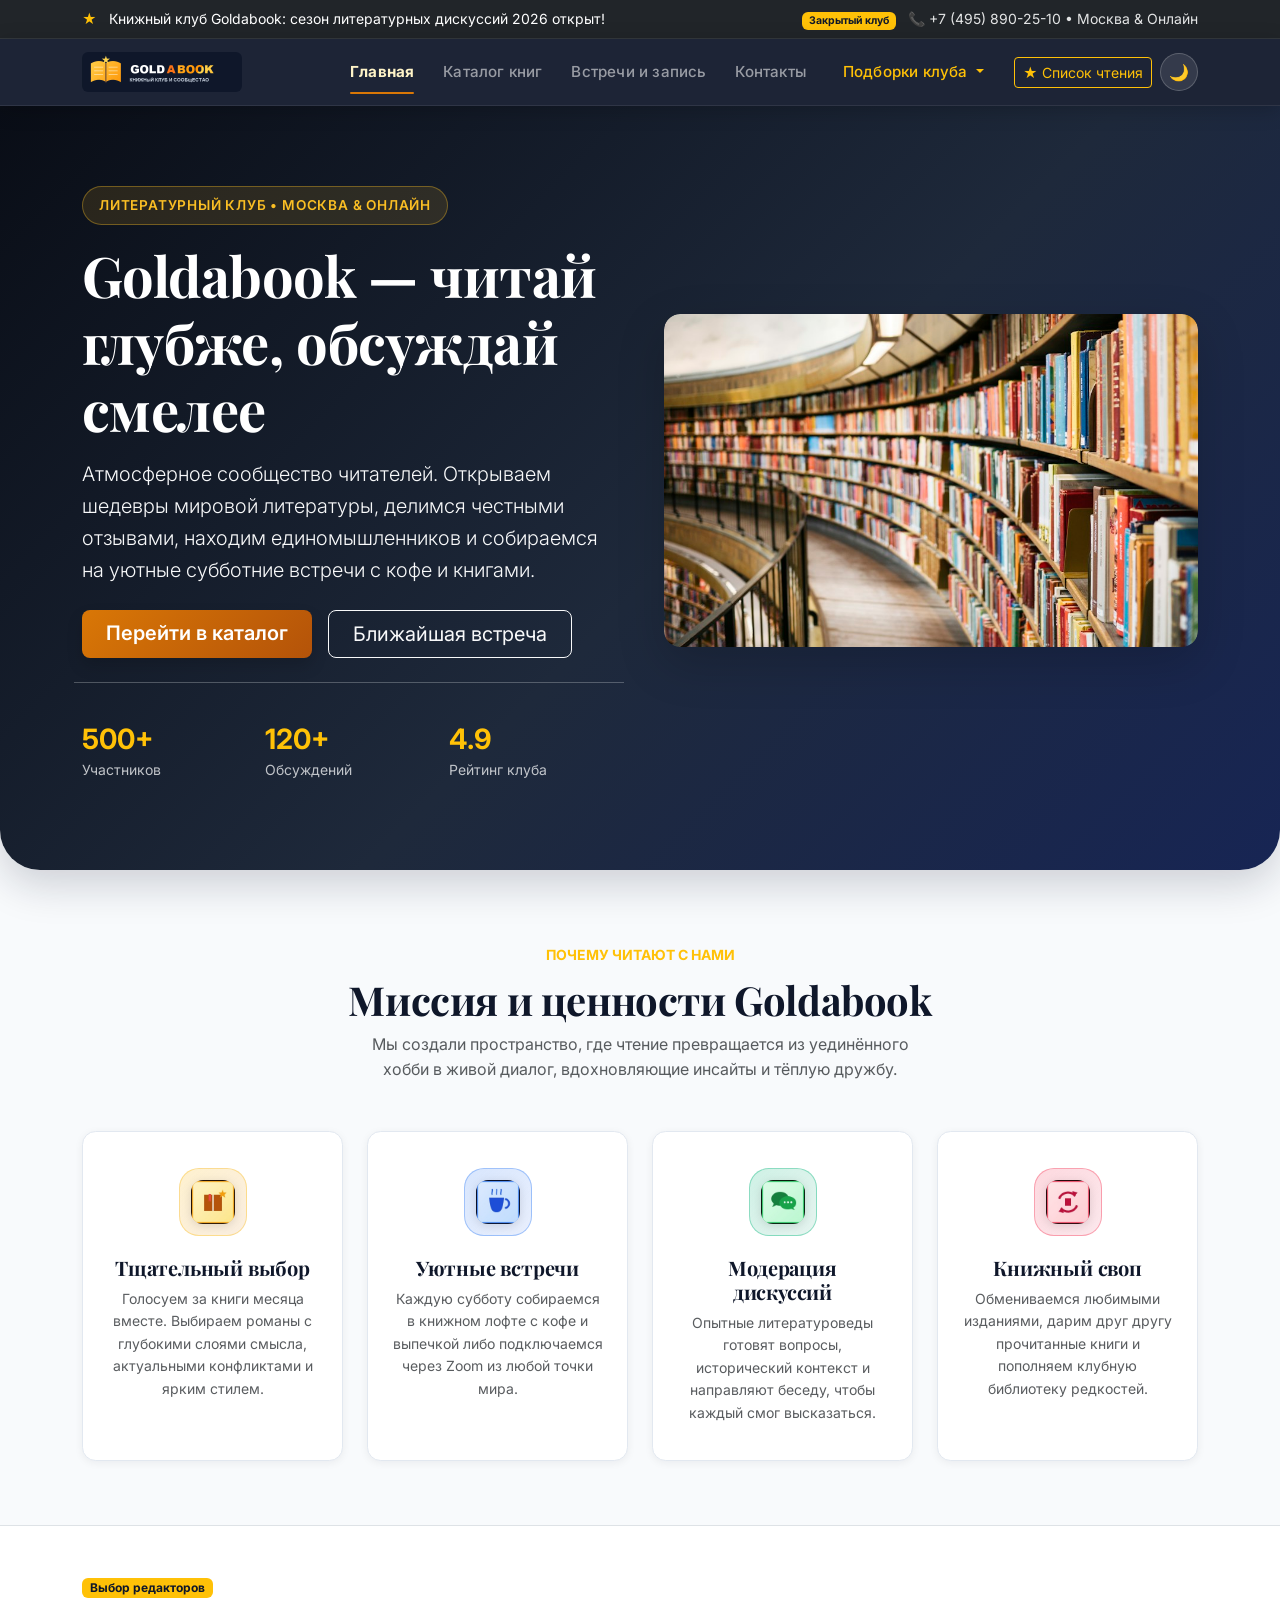
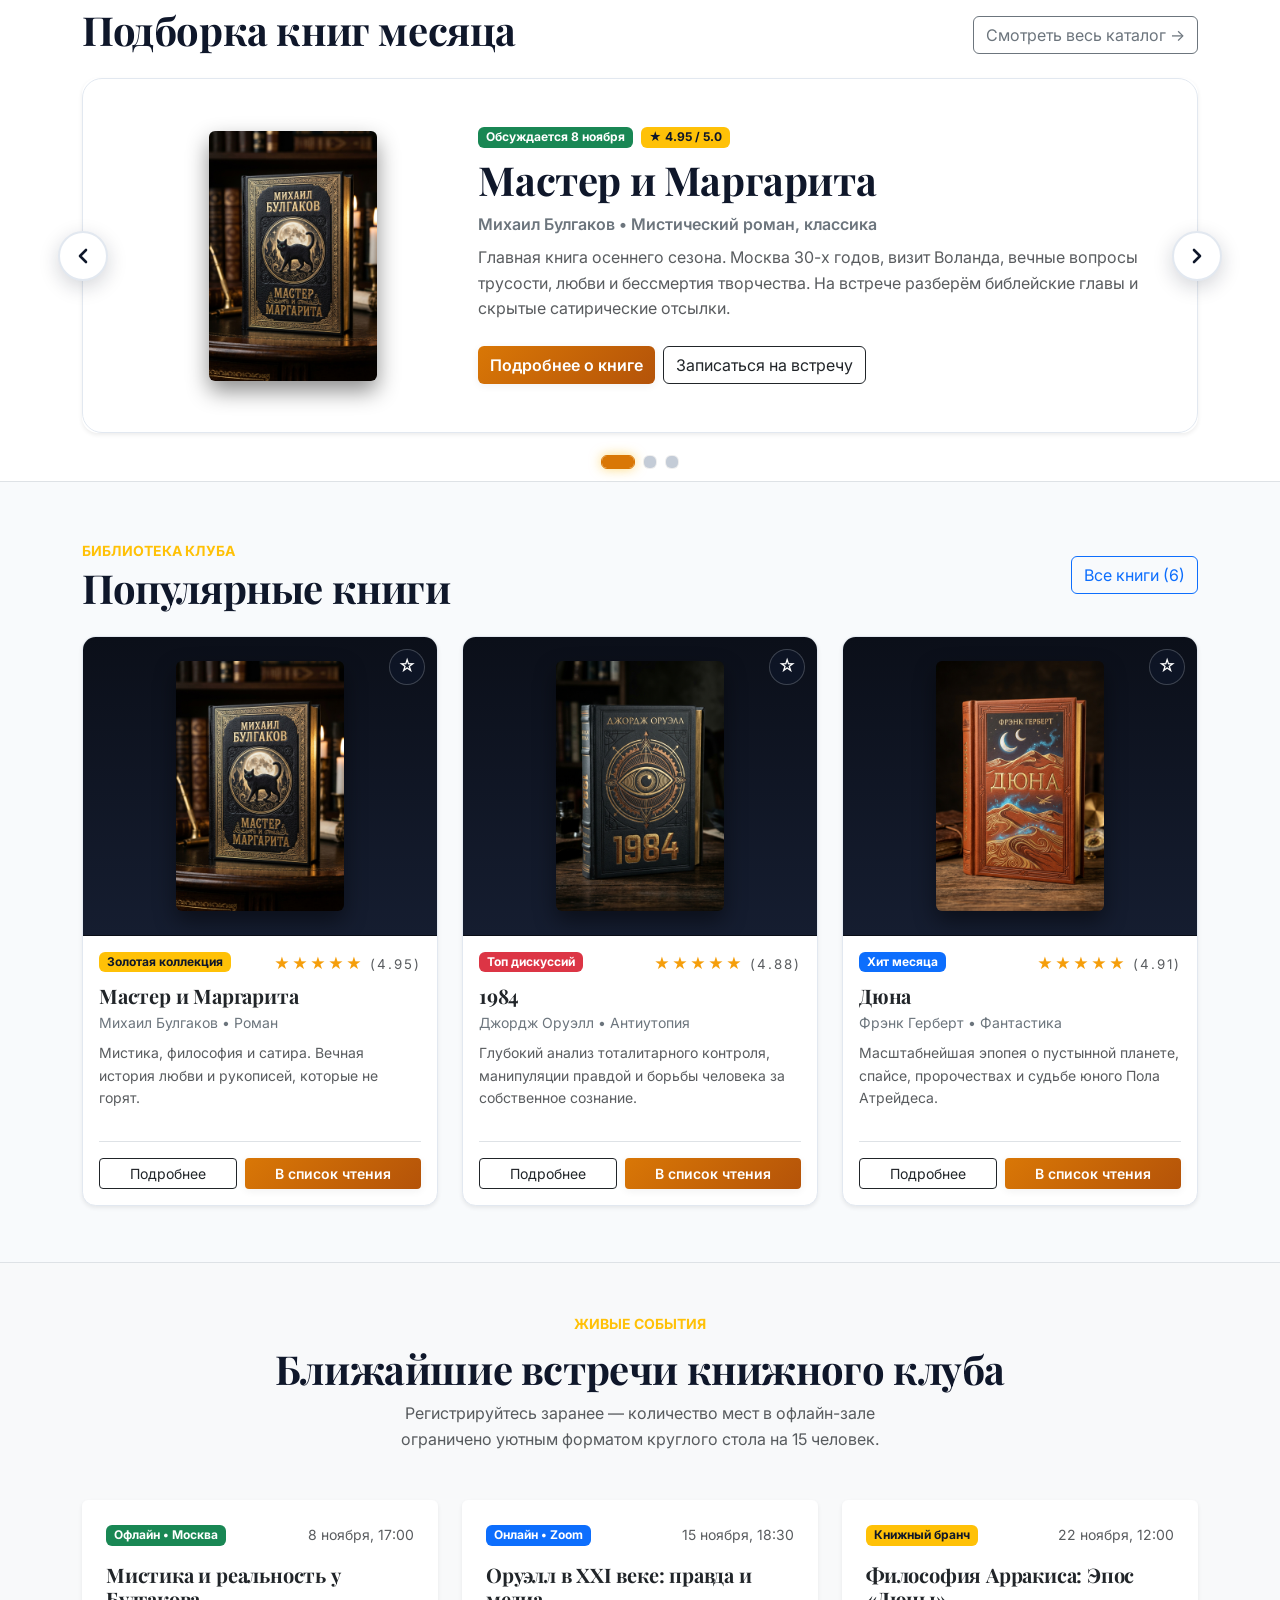
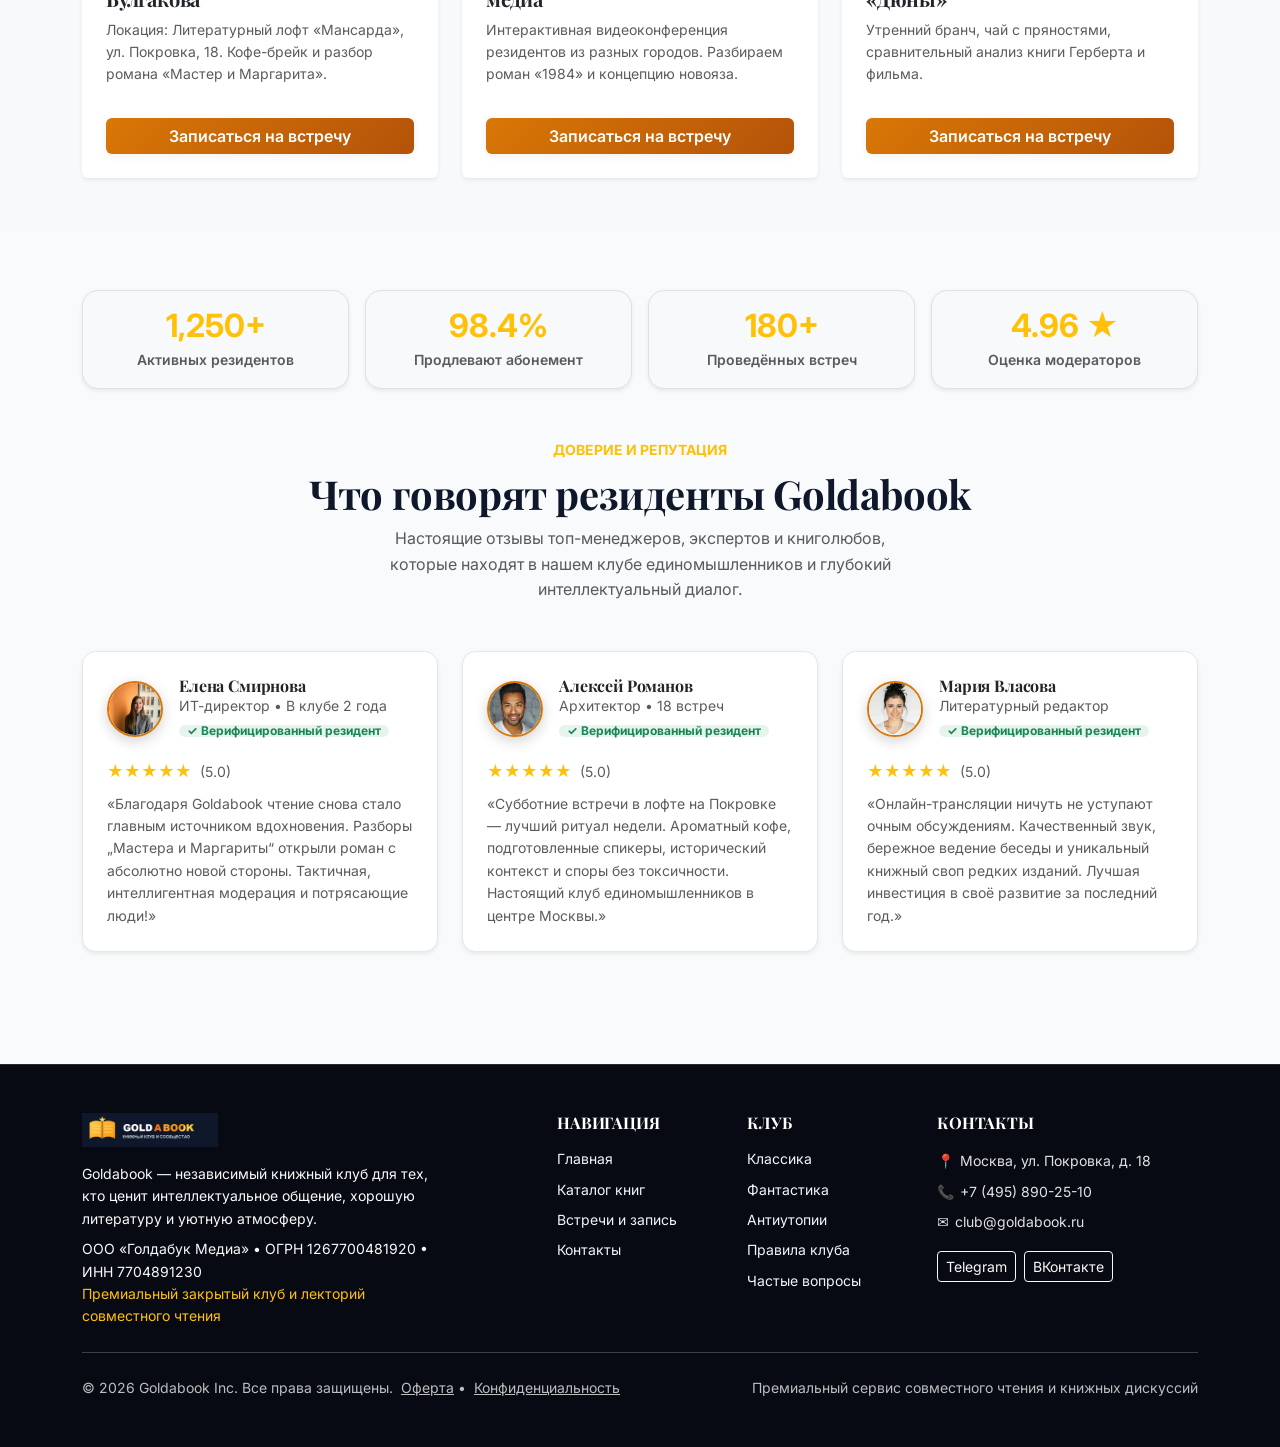
==== index.html @ 5cd73434 "feat(nav): make footer contact info and topbar phone clickable to navigate to contacts page" ====
﻿<!DOCTYPE html>
<html lang="ru">
<head>
  <meta charset="UTF-8">
  <meta name="viewport" content="width=device-width, initial-scale=1.0">
  <meta name="color-scheme" content="light dark">
  <!-- Предотвращение белой вспышки (Anti-FOUC): мгновенная установка темы ДО рендеринга стилей -->
  <script>
    (function() {
      try {
        var t = localStorage.getItem('goldabook-theme') || 
          (window.matchMedia('(prefers-color-scheme: dark)').matches ? 'dark' : 'light');
        document.documentElement.setAttribute('data-bs-theme', t);
      } catch(e) {}
    })();
  </script>
  <meta name="description" content="Goldabook — адаптивный сайт книжного клуба с подборками, рецензиями читателей и записью на регулярные встречи.">
  <meta name="author" content="Goldabook Inc.">
  <title>Goldabook — Главная | Книжный клуб и читательское сообщество</title>

  <!-- Локальное подключение Bootstrap (выполнение повышенного требования без CDN) -->
  <link rel="stylesheet" href="vendor/bootstrap/css/bootstrap.min.css">
  
  <!-- Собственные стили (подключаются строго после Bootstrap) -->
  <link rel="stylesheet" href="css/custom.css">
</head>
<body>
  <!-- Доступность: ссылка для быстрого перехода к контенту -->
  <a href="#main-content" class="skip-link">Перейти к основному содержимому</a>

  <!-- Верхняя информационная полоса (Хедер) -->
  <header class="bg-dark text-white py-2 border-bottom border-secondary border-opacity-25 small">
    <div class="container">
      <div class="row align-items-center g-2">
        <div class="col-12 col-md-7 text-center text-md-start">
          <span class="text-warning me-2">★</span>
          <span>Книжный клуб Goldabook: сезон литературных дискуссий 2026 открыт!</span>
        </div>
        <div class="col-12 col-md-5 text-center text-md-end">
          <span class="badge bg-warning text-dark me-2">Закрытый клуб</span>
          <a href="contacts.html" class="topbar-contact-link" title="Перейти на страницу контактов">📞 +7 (495) 890-25-10 • Москва &amp; Онлайн</a>
        </div>
      </div>
    </div>
  </header>

  <!-- Навигационная панель (Navbar) -->
  <nav class="navbar navbar-expand-lg navbar-dark bg-dark sticky-top" aria-label="Основная навигация">
    <div class="container">
      <a class="navbar-brand d-flex align-items-center gap-2" href="index.html">
        <img src="images/logo.jpg" alt="Логотип книжного клуба Goldabook" height="38">
      </a>
      
      <button 
        class="navbar-toggler" 
        type="button" 
        data-bs-toggle="collapse" 
        data-bs-target="#mainNavbar" 
        aria-controls="mainNavbar" 
        aria-expanded="false" 
        aria-label="Переключить навигацию"
      >
        <span class="navbar-toggler-icon"></span>
      </button>

      <div class="collapse navbar-collapse" id="mainNavbar">
        <ul class="navbar-nav ms-auto mb-2 mb-lg-0 align-items-lg-center">
          <li class="nav-item">
            <a class="nav-link active" aria-current="page" href="index.html">Главная</a>
          </li>
          <li class="nav-item">
            <a class="nav-link" href="catalog.html">Каталог книг</a>
          </li>
          
          <li class="nav-item">
            <a class="nav-link" href="order.html">Встречи и запись</a>
          </li>
          <li class="nav-item">
            <a class="nav-link" href="contacts.html">Контакты</a>
          </li>
          <li class="nav-item dropdown ms-lg-2">
            <a 
              class="nav-link dropdown-toggle btn btn-sm btn-outline-warning text-warning px-3 py-1 mt-2 mt-lg-0" 
              href="#" 
              id="navbarDropdown" 
              role="button" 
              data-bs-toggle="dropdown" 
              aria-expanded="false"
            >
              Подборки клуба
            </a>
            <ul class="dropdown-menu dropdown-menu-end shadow" aria-labelledby="navbarDropdown">
              <li><a class="dropdown-item" href="catalog.html?genre=classic">Золотая классика</a></li>
              <li><a class="dropdown-item" href="catalog.html?genre=scifi">Научная фантастика</a></li>
              <li><a class="dropdown-item" href="catalog.html?genre=dystopia">Антиутопии</a></li>
              <li><hr class="dropdown-divider"></li>
              <li><a class="dropdown-item" href="order.html">Расписание встреч</a></li>
              <li><a class="dropdown-item" href="#" data-bs-toggle="modal" data-bs-target="#quickOrderModal">Быстрая запись в клуб</a></li>
            </ul>
          </li>
          <li class="nav-item ms-lg-3 mt-2 mt-lg-0 d-flex align-items-center gap-2">
            <button class="btn btn-sm btn-outline-warning bookmarks-btn text-warning position-relative px-2 py-1" type="button" aria-label="Список чтения" title="Ваш список чтения">
              ★ <span class="d-none d-xl-inline">Список чтения</span>
              <span class="bookmarks-badge" style="display: none;">0</span>
            </button>
            <button class="theme-toggle-btn" type="button" aria-label="Переключить тему оформления" title="Светлая/Тёмная тема">
              🌙
            </button>
          </li>
        </ul>
      </div>
    </div>
  </nav>

  <!-- Основной контент страницы -->
  <main id="main-content">
    
    <!-- Hero-блок на 12-колоночной Bootstrap-сетке -->
    <section class="hero-section text-white">
      <div class="container">
        <div class="row align-items-center g-5">
          <div class="col-12 col-lg-6 text-center text-lg-start">
            <div class="mb-3">
              <span class="hero-badge">Литературный клуб • Москва &amp; Онлайн</span>
            </div>
            <h1 class="display-4 fw-bold mb-3">
              Goldabook — читай глубже, обсуждай смелее
            </h1>
            <p class="lead text-light opacity-90 mb-4">
              Атмосферное сообщество читателей. Открываем шедевры мировой литературы, 
              делимся честными отзывами, находим единомышленников и собираемся на уютные субботние встречи с кофе и книгами.
            </p>
            <div class="d-flex flex-column flex-sm-row gap-3 justify-content-center justify-content-lg-start hero-buttons">
              <a href="catalog.html" class="btn btn-gold btn-lg px-4 shadow">
                Перейти в каталог
              </a>
              <a href="order.html" class="btn btn-outline-light btn-lg px-4">
                Ближайшая встреча
              </a>
            </div>
            <!-- Быстрые метрики -->
            <div class="row pt-4 mt-4 border-top border-light border-opacity-25 text-center text-sm-start g-3">
              <div class="col-4">
                <div class="h3 fw-bold text-warning mb-0">500+</div>
                <small class="text-light opacity-75">Участников</small>
              </div>
              <div class="col-4">
                <div class="h3 fw-bold text-warning mb-0">120+</div>
                <small class="text-light opacity-75">Обсуждений</small>
              </div>
              <div class="col-4">
                <div class="h3 fw-bold text-warning mb-0">4.9</div>
                <small class="text-light opacity-75">Рейтинг клуба</small>
              </div>
            </div>
          </div>
          <div class="col-12 col-lg-6 text-center">
            <div class="position-relative d-inline-block shadow-lg rounded-4 overflow-hidden">
              <img 
                src="images/club-atmosphere.jpg" style="object-fit: cover; aspect-ratio: 16/10;" 
                alt="Атмосфера встреч книжного клуба Goldabook" 
                class="img-fluid rounded-4"
                width="560" 
                height="390"
              >
            </div>
          </div>
        </div>
      </div>
    </section>

    <!-- Миссия и преимущества клуба (блок колонок) -->
    <section class="container my-5 py-3" aria-labelledby="mission-heading">
      <div class="text-center mb-5">
        <span class="text-uppercase fw-bold text-warning small tracking-wide">Почему читают с нами</span>
        <h2 id="mission-heading" class="h1 fw-bold mt-2">Миссия и ценности Goldabook</h2>
        <p class="text-muted col-lg-6 mx-auto">
          Мы создали пространство, где чтение превращается из уединённого хобби в живой диалог, вдохновляющие инсайты и тёплую дружбу.
        </p>
      </div>

            <div class="row g-4">
        <div class="col-12 col-md-6 col-lg-3">
          <div class="feature-box text-center">
            <div class="feature-icon-circle icon-circle-gold mx-auto">
              <img src="images/icon-selection.jpg" alt="Иконка: Тщательный выбор" width="38" height="38" class="feature-icon-img" loading="lazy">
            </div>
            <h3 class="h5 fw-bold">Тщательный выбор</h3>
            <p class="text-muted small mb-0">
              Голосуем за книги месяца вместе. Выбираем романы с глубокими слоями смысла, актуальными конфликтами и ярким стилем.
            </p>
          </div>
        </div>

        <div class="col-12 col-md-6 col-lg-3">
          <div class="feature-box text-center">
            <div class="feature-icon-circle icon-circle-blue mx-auto">
              <img src="images/icon-coffee.jpg" alt="Иконка: Уютные встречи" width="38" height="38" class="feature-icon-img" loading="lazy">
            </div>
            <h3 class="h5 fw-bold">Уютные встречи</h3>
            <p class="text-muted small mb-0">
              Каждую субботу собираемся в книжном лофте с кофе и выпечкой либо подключаемся через Zoom из любой точки мира.
            </p>
          </div>
        </div>

        <div class="col-12 col-md-6 col-lg-3">
          <div class="feature-box text-center">
            <div class="feature-icon-circle icon-circle-green mx-auto">
              <img src="images/icon-discussion.jpg" alt="Иконка: Модерация дискуссий" width="38" height="38" class="feature-icon-img" loading="lazy">
            </div>
            <h3 class="h5 fw-bold">Модерация дискуссий</h3>
            <p class="text-muted small mb-0">
              Опытные литературоведы готовят вопросы, исторический контекст и направляют беседу, чтобы каждый смог высказаться.
            </p>
          </div>
        </div>

        <div class="col-12 col-md-6 col-lg-3">
          <div class="feature-box text-center">
            <div class="feature-icon-circle icon-circle-rose mx-auto">
              <img src="images/icon-swap.jpg" alt="Иконка: Книжный своп" width="38" height="38" class="feature-icon-img" loading="lazy">
            </div>
            <h3 class="h5 fw-bold">Книжный своп</h3>
            <p class="text-muted small mb-0">
              Обмениваемся любимыми изданиями, дарим друг другу прочитанные книги и пополняем клубную библиотеку редкостей.
            </p>
          </div>
        </div>
      </div>

    </section>

    <!-- Подборка месяца (Интерактивная Bootstrap Карусель) -->
    <section class="bg-white py-5 border-top border-bottom" aria-labelledby="carousel-heading">
      <div class="container">
        <div class="d-flex flex-column flex-md-row justify-content-between align-items-md-end mb-4">
          <div>
            <span class="badge bg-warning text-dark mb-2">Выбор редакторов</span>
            <h2 id="carousel-heading" class="h1 fw-bold mb-0">Подборка книг месяца</h2>
          </div>
          <a href="catalog.html" class="btn btn-outline-secondary mt-3 mt-md-0">
            Смотреть весь каталог &rarr;
          </a>
        </div>

        <!-- Bootstrap Carousel -->
        <div id="monthlyBooksCarousel" class="carousel slide" data-bs-ride="carousel">
          <div class="carousel-indicators">
            <button type="button" data-bs-target="#monthlyBooksCarousel" data-bs-slide-to="0" class="active" aria-current="true" aria-label="Слайд 1: Мастер и Маргарита"></button>
            <button type="button" data-bs-target="#monthlyBooksCarousel" data-bs-slide-to="1" aria-label="Слайд 2: 1984"></button>
            <button type="button" data-bs-target="#monthlyBooksCarousel" data-bs-slide-to="2" aria-label="Слайд 3: Дюна"></button>
          </div>

          <div class="carousel-inner shadow-sm rounded-4">
            <!-- Слайд 1 -->
            <div class="carousel-item active carousel-book-item">
              <div class="row align-items-center g-4 p-lg-4">
                <div class="col-12 col-md-4 text-center">
                  <img src="images/book-master.jpg" alt="Обложка книги Мастер и Маргарита" class="book-cover-img img-fluid">
                </div>
                <div class="col-12 col-md-8">
                  <div class="d-flex gap-2 mb-2">
                    <span class="badge bg-success">Обсуждается 8 ноября</span>
                    <span class="badge bg-warning text-dark">★ 4.95 / 5.0</span>
                  </div>
                  <h3 class="display-6 fw-bold">Мастер и Маргарита</h3>
                  <p class="text-secondary fw-semibold mb-2">Михаил Булгаков • Мистический роман, классика</p>
                  <p class="text-muted">
                    Главная книга осеннего сезона. Москва 30-х годов, визит Воланда, вечные вопросы трусости, 
                    любви и бессмертия творчества. На встрече разберём библейские главы и скрытые сатирические отсылки.
                  </p>
                  <div class="d-flex flex-wrap gap-2 mt-4">
                    <button type="button" class="btn btn-gold btn-open-book-modal" data-bs-toggle="modal" data-bs-target="#bookDetailsModal" data-book-id="master">Подробнее о книге</button>
                    <a href="order.html" class="btn btn-outline-dark">Записаться на встречу</a>
                  </div>
                </div>
              </div>
            </div>

            <!-- Слайд 2 -->
            <div class="carousel-item carousel-book-item">
              <div class="row align-items-center g-4 p-lg-4">
                <div class="col-12 col-md-4 text-center">
                  <img src="images/book-1984.jpg" alt="Обложка книги 1984" class="book-cover-img img-fluid">
                </div>
                <div class="col-12 col-md-8">
                  <div class="d-flex gap-2 mb-2">
                    <span class="badge bg-danger">Обсуждается 15 ноября</span>
                    <span class="badge bg-warning text-dark">★ 4.88 / 5.0</span>
                  </div>
                  <h3 class="display-6 fw-bold">1984</h3>
                  <p class="text-secondary fw-semibold mb-2">Джордж Оруэлл • Антиутопия, социально-политический роман</p>
                  <p class="text-muted">
                    Культовое предупреждение человечеству о контроле мыслей, двоемыслии и цензуре. 
                    На встрече обсудим, как оруэлловские метафоры отзываются в цифровую эпоху XXI века.
                  </p>
                  <div class="d-flex flex-wrap gap-2 mt-4">
                    <button type="button" class="btn btn-gold btn-open-book-modal" data-bs-toggle="modal" data-bs-target="#bookDetailsModal" data-book-id="master">Подробнее о книге</button>
                    <a href="order.html" class="btn btn-outline-dark">Записаться на встречу</a>
                  </div>
                </div>
              </div>
            </div>

            <!-- Слайд 3 -->
            <div class="carousel-item carousel-book-item">
              <div class="row align-items-center g-4 p-lg-4">
                <div class="col-12 col-md-4 text-center">
                  <img src="images/book-dune.jpg" alt="Обложка книги Дюна" class="book-cover-img img-fluid">
                </div>
                <div class="col-12 col-md-8">
                  <div class="d-flex gap-2 mb-2">
                    <span class="badge bg-primary">Обсуждается 22 ноября</span>
                    <span class="badge bg-warning text-dark">★ 4.91 / 5.0</span>
                  </div>
                  <h3 class="display-6 fw-bold">Дюна</h3>
                  <p class="text-secondary fw-semibold mb-2">Фрэнк Герберт • Научная фантастика, эпос</p>
                  <p class="text-muted">
                    Великая космоопера об экологии Арракиса, политических интригах Великих Домов и природе лидерства. 
                    Сравним первоисточник с экранизациями Дени Вильнёва.
                  </p>
                  <div class="d-flex flex-wrap gap-2 mt-4">
                    <button type="button" class="btn btn-gold btn-open-book-modal" data-bs-toggle="modal" data-bs-target="#bookDetailsModal" data-book-id="master">Подробнее о книге</button>
                    <a href="order.html" class="btn btn-outline-dark">Записаться на встречу</a>
                  </div>
                </div>
              </div>
            </div>
          </div>

          <!-- Кнопки управления каруселью -->
          <button class="carousel-control-prev" type="button" data-bs-target="#monthlyBooksCarousel" data-bs-slide="prev" aria-label="Предыдущая книга">
            <svg xmlns="http://www.w3.org/2000/svg" width="24" height="24" viewBox="0 0 24 24" fill="none" stroke="currentColor" stroke-width="2.5" stroke-linecap="round" stroke-linejoin="round" aria-hidden="true">
              <polyline points="15 18 9 12 15 6"></polyline>
            </svg>
            <span class="visually-hidden">Предыдущий</span>
          </button>
          <button class="carousel-control-next" type="button" data-bs-target="#monthlyBooksCarousel" data-bs-slide="next" aria-label="Следующая книга">
            <svg xmlns="http://www.w3.org/2000/svg" width="24" height="24" viewBox="0 0 24 24" fill="none" stroke="currentColor" stroke-width="2.5" stroke-linecap="round" stroke-linejoin="round" aria-hidden="true">
              <polyline points="9 18 15 12 9 6"></polyline>
            </svg>
            <span class="visually-hidden">Следующий</span>
          </button>
        </div>
      </div>
    </section>

    <!-- Сетка популярных книг (компоненты Bootstrap Card) -->
    <section class="container my-5 py-2" aria-labelledby="popular-heading">
      <div class="d-flex justify-content-between align-items-center mb-4">
        <div>
          <span class="text-uppercase fw-bold text-warning small tracking-wide">Библиотека клуба</span>
          <h2 id="popular-heading" class="h1 fw-bold mb-0">Популярные книги</h2>
        </div>
        <a href="catalog.html" class="btn btn-outline-primary">
          Все книги (6)
        </a>
      </div>

      <div class="row g-4">
        <!-- Карточка 1 -->
        <div class="col-12 col-md-6 col-lg-4">
          <article class="card h-100 shadow-sm book-card"><div class="book-cover-wrap"><button class="btn-bookmark" data-book-id="master" data-book-title="Мастер и Маргарита" type="button" aria-label="Добавить в список чтения" title="В список чтения">☆</button><img src="images/book-master.jpg" class="book-cover-img" alt="Обложка: Мастер и Маргарита">
            </div>
            <div class="card-body d-flex flex-column">
              <div class="d-flex justify-content-between align-items-start mb-2">
                <span class="badge bg-warning text-dark">Золотая коллекция</span>
                <span class="rating-stars">★★★★★ <small class="text-muted">(4.95)</small></span>
              </div>
              <h3 class="card-title h5 fw-bold mb-1">Мастер и Маргарита</h3>
              <p class="text-secondary small mb-2">Михаил Булгаков • Роман</p>
              <p class="card-text text-muted small flex-grow-1">
                Мистика, философия и сатира. Вечная история любви и рукописей, которые не горят.
              </p>
              <div class="d-flex gap-2 mt-3 pt-3 border-top">
                <button type="button" class="btn btn-outline-dark btn-sm flex-fill btn-open-book-modal" data-bs-toggle="modal" data-bs-target="#bookDetailsModal">Подробнее</button>
                <button 
                  type="button" 
                  class="btn btn-gold btn-sm flex-fill" 
                  data-bs-toggle="modal" 
                  data-bs-target="#quickOrderModal"
                  data-book="Мастер и Маргарита"
                >
                  В список чтения
                </button>
              </div>
            </div>
          </article>
        </div>

        <!-- Карточка 2 -->
        <div class="col-12 col-md-6 col-lg-4">
          <article class="card h-100 shadow-sm book-card"><div class="book-cover-wrap"><button class="btn-bookmark" data-book-id="1984" data-book-title="1984" type="button" aria-label="Добавить в список чтения" title="В список чтения">☆</button><img src="images/book-1984.jpg" class="book-cover-img" alt="Обложка: 1984">
            </div>
            <div class="card-body d-flex flex-column">
              <div class="d-flex justify-content-between align-items-start mb-2">
                <span class="badge bg-danger">Топ дискуссий</span>
                <span class="rating-stars">★★★★★ <small class="text-muted">(4.88)</small></span>
              </div>
              <h3 class="card-title h5 fw-bold mb-1">1984</h3>
              <p class="text-secondary small mb-2">Джордж Оруэлл • Антиутопия</p>
              <p class="card-text text-muted small flex-grow-1">
                Глубокий анализ тоталитарного контроля, манипуляции правдой и борьбы человека за собственное сознание.
              </p>
              <div class="d-flex gap-2 mt-3 pt-3 border-top">
                <button type="button" class="btn btn-outline-dark btn-sm flex-fill btn-open-book-modal" data-bs-toggle="modal" data-bs-target="#bookDetailsModal">Подробнее</button>
                <button 
                  type="button" 
                  class="btn btn-gold btn-sm flex-fill" 
                  data-bs-toggle="modal" 
                  data-bs-target="#quickOrderModal"
                  data-book="1984"
                >
                  В список чтения
                </button>
              </div>
            </div>
          </article>
        </div>

        <!-- Карточка 3 -->
        <div class="col-12 col-md-6 col-lg-4">
          <article class="card h-100 shadow-sm book-card"><div class="book-cover-wrap"><button class="btn-bookmark" data-book-id="dune" data-book-title="Дюна" type="button" aria-label="Добавить в список чтения" title="В список чтения">☆</button><img src="images/book-dune.jpg" class="book-cover-img" alt="Обложка: Дюна">
            </div>
            <div class="card-body d-flex flex-column">
              <div class="d-flex justify-content-between align-items-start mb-2">
                <span class="badge bg-primary">Хит месяца</span>
                <span class="rating-stars">★★★★★ <small class="text-muted">(4.91)</small></span>
              </div>
              <h3 class="card-title h5 fw-bold mb-1">Дюна</h3>
              <p class="text-secondary small mb-2">Фрэнк Герберт • Фантастика</p>
              <p class="card-text text-muted small flex-grow-1">
                Масштабнейшая эпопея о пустынной планете, спайсе, пророчествах и судьбе юного Пола Атрейдеса.
              </p>
              <div class="d-flex gap-2 mt-3 pt-3 border-top">
                <button type="button" class="btn btn-outline-dark btn-sm flex-fill btn-open-book-modal" data-bs-toggle="modal" data-bs-target="#bookDetailsModal">Подробнее</button>
                <button 
                  type="button" 
                  class="btn btn-gold btn-sm flex-fill" 
                  data-bs-toggle="modal" 
                  data-bs-target="#quickOrderModal"
                  data-book="Дюна"
                >
                  В список чтения
                </button>
              </div>
            </div>
          </article>
        </div>
      </div>
    </section>

    <!-- Ближайшие встречи клуба -->
    <section class="bg-light py-5 border-top" aria-labelledby="meetings-heading">
      <div class="container">
        <div class="text-center mb-5">
          <span class="text-uppercase fw-bold text-warning small tracking-wide">Живые события</span>
          <h2 id="meetings-heading" class="h1 fw-bold mt-2">Ближайшие встречи книжного клуба</h2>
          <p class="text-muted col-lg-6 mx-auto">
            Регистрируйтесь заранее — количество мест в офлайн-зале ограничено уютным форматом круглого стола на 15 человек.
          </p>
        </div>

        <div class="row g-4">
          <div class="col-12 col-lg-4">
            <div class="card h-100 border-0 shadow-sm p-4">
              <div class="d-flex justify-content-between align-items-center mb-3">
                <span class="badge bg-success">Офлайн • Москва</span>
                <span class="text-muted small">8 ноября, 17:00</span>
              </div>
              <h3 class="h5 fw-bold">Мистика и реальность у Булгакова</h3>
              <p class="text-muted small">
                Локация: Литературный лофт «Мансарда», ул. Покровка, 18. Кофе-брейк и разбор романа «Мастер и Маргарита».
              </p>
              <div class="mt-auto pt-3">
                <a href="order.html" class="btn btn-gold w-100">Записаться на встречу</a>
              </div>
            </div>
          </div>

          <div class="col-12 col-lg-4">
            <div class="card h-100 border-0 shadow-sm p-4">
              <div class="d-flex justify-content-between align-items-center mb-3">
                <span class="badge bg-primary">Онлайн • Zoom</span>
                <span class="text-muted small">15 ноября, 18:30</span>
              </div>
              <h3 class="h5 fw-bold">Оруэлл в XXI веке: правда и медиа</h3>
              <p class="text-muted small">
                Интерактивная видеоконференция резидентов из разных городов. Разбираем роман «1984» и концепцию новояза.
              </p>
              <div class="mt-auto pt-3">
                <a href="order.html" class="btn btn-gold w-100">Записаться на встречу</a>
              </div>
            </div>
          </div>

          <div class="col-12 col-lg-4">
            <div class="card h-100 border-0 shadow-sm p-4">
              <div class="d-flex justify-content-between align-items-center mb-3">
                <span class="badge bg-warning text-dark">Книжный бранч</span>
                <span class="text-muted small">22 ноября, 12:00</span>
              </div>
              <h3 class="h5 fw-bold">Философия Арракиса: Эпос «Дюны»</h3>
              <p class="text-muted small">
                Утренний бранч, чай с пряностями, сравнительный анализ книги Герберта и фильма.
              </p>
              <div class="mt-auto pt-3">
                <a href="order.html" class="btn btn-gold w-100">Записаться на встречу</a>
              </div>
            </div>
          </div>
        </div>
      </div>
    </section>

    <!-- Блок доверия и отзывы резидентов клуба (Trust & Social Proof) -->
    <section class="container my-5 py-3" aria-labelledby="reviews-heading">
      
      <!-- Метрики доверия клуба -->
      <div class="row g-3 mb-5 text-center">
        <div class="col-6 col-md-3">
          <div class="p-3 rounded-4 bg-light h-100 border shadow-sm">
            <div class="h2 fw-bold text-warning mb-1">1,250+</div>
            <div class="small fw-semibold text-muted">Активных резидентов</div>
          </div>
        </div>
        <div class="col-6 col-md-3">
          <div class="p-3 rounded-4 bg-light h-100 border shadow-sm">
            <div class="h2 fw-bold text-warning mb-1">98.4%</div>
            <div class="small fw-semibold text-muted">Продлевают абонемент</div>
          </div>
        </div>
        <div class="col-6 col-md-3">
          <div class="p-3 rounded-4 bg-light h-100 border shadow-sm">
            <div class="h2 fw-bold text-warning mb-1">180+</div>
            <div class="small fw-semibold text-muted">Проведённых встреч</div>
          </div>
        </div>
        <div class="col-6 col-md-3">
          <div class="p-3 rounded-4 bg-light h-100 border shadow-sm">
            <div class="h2 fw-bold text-warning mb-1">4.96 ★</div>
            <div class="small fw-semibold text-muted">Оценка модераторов</div>
          </div>
        </div>
      </div>

      <div class="text-center mb-5">
        <span class="text-uppercase fw-bold text-warning small tracking-wide">Доверие и репутация</span>
        <h2 id="reviews-heading" class="h1 fw-bold mt-2">Что говорят резиденты Goldabook</h2>
        <p class="text-muted col-lg-6 mx-auto">
          Настоящие отзывы топ-менеджеров, экспертов и книголюбов, которые находят в нашем клубе единомышленников и глубокий интеллектуальный диалог.
        </p>
      </div>

      <!-- Карточки отзывов с реальными фотографиями -->
      <div class="row g-4">
        <!-- Отзыв 1 -->
        <div class="col-12 col-md-4">
          <div class="card h-100 shadow-sm p-4 review-card">
            <div class="d-flex align-items-center gap-3 mb-3">
              <img src="images/avatar-1.jpg" alt="Фото: Елена Смирнова" class="avatar-img" width="56" height="56">
              <div>
                <h3 class="h6 fw-bold mb-0">Елена Смирнова</h3>
                <small class="text-muted d-block">ИТ-директор • В клубе 2 года</small>
                <span class="badge bg-success bg-opacity-10 text-success small px-2 py-0">✓ Верифицированный резидент</span>
              </div>
            </div>
            <div class="text-warning mb-2 fs-6">★★★★★ <small class="text-muted ms-1">(5.0)</small></div>
            <p class="text-muted small mb-0">
              «Благодаря Goldabook чтение снова стало главным источником вдохновения. Разборы „Мастера и Маргариты“ открыли роман с абсолютно новой стороны. Тактичная, интеллигентная модерация и потрясающие люди!»
            </p>
          </div>
        </div>

        <!-- Отзыв 2 -->
        <div class="col-12 col-md-4">
          <div class="card h-100 shadow-sm p-4 review-card">
            <div class="d-flex align-items-center gap-3 mb-3">
              <img src="images/avatar-2.jpg" alt="Фото: Алексей Романов" class="avatar-img" width="56" height="56">
              <div>
                <h3 class="h6 fw-bold mb-0">Алексей Романов</h3>
                <small class="text-muted d-block">Архитектор • 18 встреч</small>
                <span class="badge bg-success bg-opacity-10 text-success small px-2 py-0">✓ Верифицированный резидент</span>
              </div>
            </div>
            <div class="text-warning mb-2 fs-6">★★★★★ <small class="text-muted ms-1">(5.0)</small></div>
            <p class="text-muted small mb-0">
              «Субботние встречи в лофте на Покровке — лучший ритуал недели. Ароматный кофе, подготовленные спикеры, исторический контекст и споры без токсичности. Настоящий клуб единомышленников в центре Москвы.»
            </p>
          </div>
        </div>

        <!-- Отзыв 3 -->
        <div class="col-12 col-md-4">
          <div class="card h-100 shadow-sm p-4 review-card">
            <div class="d-flex align-items-center gap-3 mb-3">
              <img src="images/avatar-3.jpg" alt="Фото: Мария Власова" class="avatar-img" width="56" height="56">
              <div>
                <h3 class="h6 fw-bold mb-0">Мария Власова</h3>
                <small class="text-muted d-block">Литературный редактор</small>
                <span class="badge bg-success bg-opacity-10 text-success small px-2 py-0">✓ Верифицированный резидент</span>
              </div>
            </div>
            <div class="text-warning mb-2 fs-6">★★★★★ <small class="text-muted ms-1">(5.0)</small></div>
            <p class="text-muted small mb-0">
              «Онлайн-трансляции ничуть не уступают очным обсуждениям. Качественный звук, бережное ведение беседы и уникальный книжный своп редких изданий. Лучшая инвестиция в своё развитие за последний год.»
            </p>
          </div>
        </div>
      </div>
    </section>

  </main>

  <!-- Модальное окно быстрой заявки (Bootstrap Modal) -->
  <div 
    class="modal fade" 
    id="quickOrderModal" 
    tabindex="-1" 
    aria-labelledby="quickOrderModalLabel" 
    aria-hidden="true"
  >
    <div class="modal-dialog modal-dialog-centered">
      <div class="modal-content shadow">
        <div class="modal-header bg-dark text-white">
          <h2 class="modal-title h5" id="quickOrderModalLabel">Быстрая запись в клуб Goldabook</h2>
          <button type="button" class="btn-close btn-close-white" data-bs-dismiss="modal" aria-label="Закрыть"></button>
        </div>
        <div class="modal-body p-4">
          <div class="alert alert-info py-2 small" role="alert">
            Оставьте контакты, и куратор клуба свяжется с вами в течение часа для подтверждения записи.
          </div>
          <form action="order.html" method="get">
            <div class="mb-3">
              <label for="quick-name" class="form-label">Ваше имя *</label>
              <input type="text" class="form-control" id="quick-name" name="name" placeholder="Например, Михаил" required>
            </div>
            <div class="mb-3">
              <label for="quick-phone" class="form-label">Телефон *</label>
              <div class="input-group">
                <span class="input-group-text">+7</span>
                <input type="tel" class="form-control" id="quick-phone" name="phone" placeholder="999 123-45-67" required>
              </div>
            </div>
            <div class="mb-3">
              <label for="quick-format" class="form-label">Формат участия</label>
              <select class="form-select" id="quick-format" name="format">
                <option value="offline" selected>Офлайн в Москве (Покровка, 18)</option>
                <option value="online">Онлайн-дискуссия в Zoom</option>
                <option value="reading-list">Только добавление в список чтения</option>
              </select>
            </div>
            <div class="form-check mb-3">
              <input class="form-check-input" type="checkbox" id="quick-agree" required checked>
              <label class="form-check-label small" for="quick-agree">
                Согласен(на) на обработку персональных данных
              </label>
            </div>
            <div class="d-flex justify-content-end gap-2">
              <button type="button" class="btn btn-secondary" data-bs-dismiss="modal">Отмена</button>
              <button type="submit" class="btn btn-gold">Подтвердить заявку</button>
            </div>
          </form>
        </div>
      </div>
    </div>
  </div>

  <!-- Подвал сайта (Footer на Bootstrap-сетке) -->
  <footer class="py-5 mt-5">
    <div class="container">
      <div class="row g-4 align-items-start">
        <div class="col-12 col-md-4">
          <img src="images/logo.jpg" alt="Goldabook" height="34" class="mb-3">
          <p class="small text-light text-opacity-90 mb-2">
            Goldabook — независимый книжный клуб для тех, кто ценит интеллектуальное общение, хорошую литературу и уютную атмосферу.
          </p>
          <p class="small text-light text-opacity-90 mb-0">
            ООО «Голдабук Медиа» • ОГРН 1267700481920 • ИНН 7704891230<br>
            <span class="text-warning">Премиальный закрытый клуб и лекторий совместного чтения</span>
          </p>
        </div>
        <div class="col-6 col-md-2 offset-md-1">
          <h3 class="h6 text-white text-uppercase fw-bold mb-3">Навигация</h3>
          <ul class="list-unstyled small mb-0">
            <li class="mb-2"><a href="index.html">Главная</a></li>
            <li class="mb-2"><a href="catalog.html">Каталог книг</a></li>
                        <li class="mb-2"><a href="order.html">Встречи и запись</a></li>
            <li class="mb-2"><a href="contacts.html">Контакты</a></li>
          </ul>
        </div>
        <div class="col-6 col-md-2">
          <h3 class="h6 text-white text-uppercase fw-bold mb-3">Клуб</h3>
          <ul class="list-unstyled small mb-0">
            <li class="mb-2"><a href="catalog.html?genre=classic">Классика</a></li>
            <li class="mb-2"><a href="catalog.html?genre=scifi">Фантастика</a></li>
            <li class="mb-2"><a href="catalog.html?genre=dystopia">Антиутопии</a></li>
            <li class="mb-2"><a href="order.html">Правила клуба</a></li>
            <li class="mb-2"><a href="contacts.html#faq">Частые вопросы</a></li>
          </ul>
        </div>
                <div class="col-12 col-md-3">
          <h3 class="h6 text-uppercase fw-bold mb-3">
            <a href="contacts.html" class="footer-contact-title" title="Перейти на страницу контактов">Контакты</a>
          </h3>
          <ul class="list-unstyled small mb-3">
            <li class="mb-1">
              <a href="contacts.html" class="footer-contact-link" title="Перейти на страницу контактов (адрес лофта)">
                <span>📍</span>
                <span>Москва, ул. Покровка, д. 18</span>
              </a>
            </li>
            <li class="mb-1">
              <a href="contacts.html" class="footer-contact-link" title="Перейти на страницу контактов (телефон)">
                <span>📞</span>
                <span>+7 (495) 890-25-10</span>
              </a>
            </li>
            <li class="mb-1">
              <a href="contacts.html" class="footer-contact-link" title="Перейти на страницу контактов (электронная почта)">
                <span>✉️</span>
                <span>club@goldabook.ru</span>
              </a>
            </li>
          </ul>
          <div class="d-flex gap-2">
            <a href="https://telegram.org" class="btn btn-outline-light btn-sm" target="_blank" rel="noopener">Telegram</a>
            <a href="https://vk.com" class="btn btn-outline-light btn-sm" target="_blank" rel="noopener">ВКонтакте</a>
          </div>
        </div>
      </div>
      <div class="pt-4 mt-4 border-top border-secondary border-opacity-50 d-flex flex-column flex-sm-row justify-content-between align-items-center small text-light text-opacity-75">
        <p class="mb-0">&copy; 2026 Goldabook Inc. Все права защищены. <a href="order.html" class="text-light text-opacity-75 text-decoration-underline ms-1">Оферта</a> • <a href="contacts.html" class="text-light text-opacity-75 text-decoration-underline ms-1">Конфиденциальность</a></p>
        <p class="mb-0 mt-2 mt-sm-0">Премиальный сервис совместного чтения и книжных дискуссий</p>
      </div>
    </div>
  </footer>

  <!-- Локальное подключение скрипта Bootstrap Bundle (включает Popper) -->
  <script src="vendor/bootstrap/js/bootstrap.bundle.min.js"></script>
  <script src="js/app.js"></script>
  <!-- ==============================================================================
       Модальное окно: Детальная карточка книги (Bootstrap Modal XL)
       Включает: Nav-Tabs (темы, отзывы, цитаты), Table-Responsive, Accordion (FAQ)
       ============================================================================== -->
  <div class="modal fade" id="bookDetailsModal" tabindex="-1" aria-labelledby="bookDetailsModalLabel" aria-hidden="true">
    <div class="modal-dialog modal-xl modal-dialog-centered modal-dialog-scrollable">
      <div class="modal-content shadow-lg border-0">
        <div class="modal-header bg-dark text-white border-bottom border-warning border-2">
          <div class="d-flex align-items-center gap-2">
            <span class="badge bg-warning text-dark text-uppercase">Клубное издание</span>
            <h2 class="modal-title h5 mb-0" id="bookDetailsModalLabel">Мастер и Маргарита — М. А. Булгаков</h2>
          </div>
          <button type="button" class="btn-close btn-close-white" data-bs-dismiss="modal" aria-label="Закрыть"></button>
        </div>

        <div class="modal-body p-4 bg-light">
          <!-- Верхний блок книги: Обложка и аннотация -->
          <div class="row g-4 align-items-center mb-4 bg-white p-3 p-md-4 rounded-3 shadow-sm border">
            <div class="col-12 col-md-4 text-center">
              <div class="book-cover-wrap rounded-3 position-relative d-inline-block shadow">
                <img 
                  id="modal-book-img"
                  src="images/book-master.jpg" 
                  alt="Обложка книги" 
                  class="img-fluid rounded" 
                  style="max-height: 380px; width: auto; object-fit: cover;"
                >
              </div>
              <div class="d-flex justify-content-between align-items-center mt-3 px-2">
                <span class="badge bg-success" id="modal-book-status">В библиотеке клуба (8 экз.)</span>
                <span class="rating-stars text-warning fw-bold" id="modal-book-rating">★★★★★ 4.95</span>
              </div>
            </div>

            <div class="col-12 col-md-8">
              <div class="d-flex flex-wrap gap-2 mb-2">
                <span class="badge bg-warning text-dark" id="modal-book-badge1">Книга месяца (Ноябрь 2026)</span>
                <span class="badge bg-dark" id="modal-book-badge2">Золотая коллекция</span>
                <span class="badge bg-secondary" id="modal-book-genre">Классика XX века</span>
              </div>

              <h3 class="display-6 fw-bold mb-1" id="modal-book-title">Мастер и Маргарита</h3>
              <p class="h5 text-muted fw-normal mb-3" id="modal-book-author">Михаил Афанасьевич Булгаков</p>

              <!-- Alert о встрече -->
              <div class="alert alert-warning border-warning border-opacity-50 d-flex align-items-center gap-2 mb-3 py-2" role="alert">
                <span class="fs-4">☕</span>
                <div class="small">
                  <strong>Ближайшая встреча клуба:</strong> Суббота в 17:00 (Москва, ул. Покровка, 18).
                  Осталось <strong id="modal-book-seats">4 свободных места</strong> за круглым столом.
                </div>
              </div>

              <p class="text-secondary mb-4" id="modal-book-desc">
                Вершина отечественной прозы XX столетия. Загадочный роман, сочетающий в себе евангельскую историю Понтия Пилата, 
                колкую сатиру на советскую Москву 1930-х годов, трагическую любовь Мастера и пронзительную верность Маргариты.
              </p>

              <!-- Кнопки действий -->
              <div class="d-flex flex-wrap gap-2 pt-2 border-top">
                <a href="order.html" class="btn btn-gold px-4 shadow-sm">
                  Записаться на обсуждение
                </a>
                <button type="button" class="btn btn-outline-dark px-3 modal-bookmark-toggle">
                  ★ В список чтения
                </button>
                <button type="button" class="btn btn-outline-secondary px-3" data-bs-dismiss="modal">
                  Закрыть
                </button>
              </div>
            </div>
          </div>

          <!-- Интерактивные вкладки (Bootstrap Nav-Tabs) -->
          <div class="card shadow-sm border-0 mb-4 bg-white">
            <div class="card-header bg-white pt-3 border-bottom-0">
              <ul class="nav nav-tabs card-header-tabs" id="modalDetailTabs" role="tablist">
                <li class="nav-item" role="presentation">
                  <button class="nav-link active" id="modal-desc-tab" data-bs-toggle="tab" data-bs-target="#modal-desc-pane" type="button" role="tab" aria-controls="modal-desc-pane" aria-selected="true">
                    Темы для обсуждения
                  </button>
                </li>
                <li class="nav-item" role="presentation">
                  <button class="nav-link" id="modal-reviews-tab" data-bs-toggle="tab" data-bs-target="#modal-reviews-pane" type="button" role="tab" aria-controls="modal-reviews-pane" aria-selected="false">
                    Отзывы читателей (3)
                  </button>
                </li>
                <li class="nav-item" role="presentation">
                  <button class="nav-link" id="modal-quotes-tab" data-bs-toggle="tab" data-bs-target="#modal-quotes-pane" type="button" role="tab" aria-controls="modal-quotes-pane" aria-selected="false">
                    Цитаты и тезисы
                  </button>
                </li>
              </ul>
            </div>

            <div class="card-body p-4">
              <div class="tab-content" id="modalDetailTabsContent">
                <!-- Вкладка 1: Темы для обсуждения -->
                <div class="tab-pane fade show active" id="modal-desc-pane" role="tabpanel" aria-labelledby="modal-desc-tab">
                  <h4 class="h6 fw-bold mb-3">Вопросы, подготовленные модератором к субботней встрече:</h4>
                  <ol class="text-secondary small lh-lg mb-3">
                    <li><strong>Природа зла у Воланда:</strong> Почему сатана в трактовке Булгакова выступает скорее блюстителем космической справедливости, чем источником хаоса?</li>
                    <li><strong>Трусость как главный порок:</strong> Почему в романе именно трусость Понтия Пилата названа самым тяжким грехом?</li>
                    <li><strong>Судьба Мастера:</strong> Заслужил ли Мастер свет или покой? В чём глубинная разница между этими состояниями?</li>
                    <li><strong>Москва 30-х годов:</strong> Сеанс в Варьете как проверка человеческой природы — что изменилось сегодня?</li>
                    <li><strong>Сила Маргариты:</strong> Жертвенность, ведьминский полёт или отчаянная попытка спасти творца?</li>
                  </ol>
                  <div class="alert alert-light border small text-muted mb-0">
                    💡 Совет куратора: обратите особое внимание на 2-ю и 16-ю главы (Суд Пилата и Казнь).
                  </div>
                </div>

                <!-- Вкладка 2: Отзывы читателей -->
                <div class="tab-pane fade" id="modal-reviews-pane" role="tabpanel" aria-labelledby="modal-reviews-tab">
                  <div class="d-flex flex-column gap-3">
                    <div class="p-3 rounded bg-light border-start border-warning border-4">
                      <div class="d-flex align-items-center gap-3 mb-2">
                        <img src="images/avatar-4.jpg" alt="Фото: Константин Лазарев" class="avatar-img" width="42" height="42" style="width: 42px; height: 42px;">
                        <div>
                          <strong class="d-block small">Константин Лазарев</strong>
                          <small class="text-muted">Обсуждали в октябре • Член клуба 2 года</small>
                        </div>
                        <span class="rating-stars small ms-auto text-warning">★★★★★ 5.0</span>
                      </div>
                      <p class="mb-0 small text-secondary">
                        «Перечитывал роман в четвёртый раз специально к встрече. Разбор Пилатовых глав был просто потрясающим!»
                      </p>
                    </div>

                    <div class="p-3 rounded bg-light border-start border-warning border-4">
                      <div class="d-flex align-items-center gap-3 mb-2">
                        <img src="images/avatar-1.jpg" alt="Фото: Анна Васильева" class="avatar-img" width="42" height="42" style="width: 42px; height: 42px;">
                        <div>
                          <strong class="d-block small">Анна Васильева</strong>
                          <small class="text-muted">Резидент • 12 встреч</small>
                        </div>
                        <span class="rating-stars small ms-auto text-warning">★★★★★ 5.0</span>
                      </div>
                      <p class="mb-0 small text-secondary">
                        «Очень боялась, что не смогу сформулировать мысли, но беседа выстроена так бережно, что чувствуешь уверенность.»
                      </p>
                    </div>

                    <div class="p-3 rounded bg-light border-start border-warning border-4">
                      <div class="d-flex align-items-center gap-3 mb-2">
                        <img src="images/avatar-2.jpg" alt="Фото: Дмитрий Серов" class="avatar-img" width="42" height="42" style="width: 42px; height: 42px;">
                        <div>
                          <strong class="d-block small">Дмитрий Серов</strong>
                          <small class="text-muted">Архитектор • Резидент</small>
                        </div>
                        <span class="rating-stars small ms-auto text-warning">★★★★☆ 4.8</span>
                      </div>
                      <p class="mb-0 small text-secondary">
                        «Великолепный литературный вечер! Отдельное спасибо за чай с пряниками и проекцию архивных фото Москвы.»
                      </p>
                    </div>
                  </div>
                </div>

                <!-- Вкладка 3: Цитаты и тезисы -->
                <div class="tab-pane fade" id="modal-quotes-pane" role="tabpanel" aria-labelledby="modal-quotes-tab">
                  <div class="d-flex flex-column gap-2">
                    <blockquote class="blockquote p-3 bg-light rounded border-start border-warning border-4 mb-2">
                      <p class="mb-1 fst-italic small">«Рукописи не горят.»</p>
                      <footer class="blockquote-footer small mt-1">Воланд, глава 24</footer>
                      <button class="btn btn-sm btn-outline-warning btn-copy-quote mt-2" type="button" data-quote="Рукописи не горят. — М. Булгаков">
                        Копировать цитату
                      </button>
                    </blockquote>

                    <blockquote class="blockquote p-3 bg-light rounded border-start border-warning border-4 mb-2">
                      <p class="mb-1 fst-italic small">«Трусость, несомненно, один из самых страшных пороков... это самый страшный порок.»</p>
                      <footer class="blockquote-footer small mt-1">Иешуа и Понтий Пилат</footer>
                      <button class="btn btn-sm btn-outline-warning btn-copy-quote mt-2" type="button" data-quote="Трусость, несомненно, один из самых страшных пороков. — М. Булгаков">
                        Копировать цитату
                      </button>
                    </blockquote>

                    <blockquote class="blockquote p-3 bg-light rounded border-start border-warning border-4 mb-0">
                      <p class="mb-1 fst-italic small">«Никогда и ничего не просите! Сами предложат и сами всё дадут!»</p>
                      <footer class="blockquote-footer small mt-1">Воланд Маргарите</footer>
                      <button class="btn btn-sm btn-outline-warning btn-copy-quote mt-2" type="button" data-quote="Никогда и ничего не просите! Сами предложат и сами всё дадут! — М. Булгаков">
                        Копировать цитату
                      </button>
                    </blockquote>
                  </div>
                </div>
              </div>
            </div>
          </div>

          <!-- Таблица характеристик (Bootstrap Table-Responsive) -->
          <div class="card shadow-sm border-0 mb-4 bg-white p-3">
            <h4 class="h6 fw-bold mb-3">Паспорт клубного издания и регламент</h4>
            <div class="table-responsive">
              <table class="table table-sm table-striped table-bordered align-middle mb-0">
                <tbody class="small">
                  <tr>
                    <th scope="row" style="width: 35%;">Автор</th>
                    <td id="modal-spec-author">Михаил Афанасьевич Булгаков</td>
                  </tr>
                  <tr>
                    <th scope="row">Жанр</th>
                    <td id="modal-spec-genre">Философский роман, мистика, магический реализм</td>
                  </tr>
                  <tr>
                    <th scope="row">Формат издания</th>
                    <td>Твёрдый переплёт, коллекционная серия Goldabook (480 стр.)</td>
                  </tr>
                  <tr>
                    <th scope="row">Дата ближайшей встречи</th>
                    <td class="text-warning fw-bold">Суббота, 17:00 (Москва, лофт на Покровке, 18)</td>
                  </tr>
                  <tr>
                    <th scope="row">Модератор</th>
                    <td>Алексей Романов (филолог, выпускник МГУ)</td>
                  </tr>
                </tbody>
              </table>
            </div>
          </div>

          <!-- Аккордеон: FAQ по встрече (Bootstrap Accordion) -->
          <div class="card shadow-sm border-0 bg-white p-3">
            <h4 class="h6 fw-bold mb-3">Частые вопросы по встрече книжного клуба</h4>
            <div class="accordion accordion-flush" id="modalAccordionFaq">
              
              <div class="accordion-item">
                <h5 class="accordion-header" id="modalFaqHead1">
                  <button class="accordion-button collapsed py-2 small fw-semibold" type="button" data-bs-toggle="collapse" data-bs-target="#modalFaqCol1" aria-expanded="false" aria-controls="modalFaqCol1">
                    1. Что делать, если я не успел(а) дочитать книгу до конца?
                  </button>
                </h5>
                <div id="modalFaqCol1" class="accordion-collapse collapse" aria-labelledby="modalFaqHead1" data-bs-parent="#modalAccordionFaq">
                  <div class="accordion-body text-secondary small pt-1 pb-3">
                    Приходите обязательно! Первые 30 минут посвящены общей историко-культурной концепции эпохи и разбору первых глав, поэтому вы легко включитесь в общую беседу.
                  </div>
                </div>
              </div>

              <div class="accordion-item">
                <h5 class="accordion-header" id="modalFaqHead2">
                  <button class="accordion-button collapsed py-2 small fw-semibold" type="button" data-bs-toggle="collapse" data-bs-target="#modalFaqCol2" aria-expanded="false" aria-controls="modalFaqCol2">
                    2. Обязательно ли высказываться публично перед всеми?
                  </button>
                </h5>
                <div id="modalFaqCol2" class="accordion-collapse collapse" aria-labelledby="modalFaqHead2" data-bs-parent="#modalAccordionFaq">
                  <div class="accordion-body text-secondary small pt-1 pb-3">
                    Нет, у нас свободный и бережный формат. Вы можете просто слушать других резидентов, пить авторский кофе и вступить в диалог только тогда, когда почувствуете желание поделиться мыслью.
                  </div>
                </div>
              </div>

              <div class="accordion-item">
                <h5 class="accordion-header" id="modalFaqHead3">
                  <button class="accordion-button collapsed py-2 small fw-semibold" type="button" data-bs-toggle="collapse" data-bs-target="#modalFaqCol3" aria-expanded="false" aria-controls="modalFaqCol3">
                    3. Что входит в билет и нужно ли что-то брать с собой?
                  </button>
                </h5>
                <div id="modalFaqCol3" class="accordion-collapse collapse" aria-labelledby="modalFaqHead3" data-bs-parent="#modalAccordionFaq">
                  <div class="accordion-body text-secondary small pt-1 pb-3">
                    В билет включено всё: участие в 2,5-часовой сессии с модератором, свежесваренный кофе, листовой чай, угощения и памятка с вопросами. С собой возьмите только экземпляр книги (бумажный или электронный) и хорошее настроение.
                  </div>
                </div>
              </div>

              <div class="accordion-item">
                <h5 class="accordion-header" id="modalFaqHead4">
                  <button class="accordion-button collapsed py-2 small fw-semibold" type="button" data-bs-toggle="collapse" data-bs-target="#modalFaqCol4" aria-expanded="false" aria-controls="modalFaqCol4">
                    4. Предоставляет ли клуб печатный экземпляр произведения?
                  </button>
                </h5>
                <div id="modalFaqCol4" class="accordion-collapse collapse" aria-labelledby="modalFaqHead4" data-bs-parent="#modalAccordionFaq">
                  <div class="accordion-body text-secondary small pt-1 pb-3">
                    Да, в нашей библиотеке хранится от 6 до 10 экземпляров каждого обсуждаемого романа. Резиденты могут заранее зарезервировать экземпляр или приобрести коллекционное издание со скидкой 15%.
                  </div>
                </div>
              </div>

              <div class="accordion-item">
                <h5 class="accordion-header" id="modalFaqHead5">
                  <button class="accordion-button collapsed py-2 small fw-semibold" type="button" data-bs-toggle="collapse" data-bs-target="#modalFaqCol5" aria-expanded="false" aria-controls="modalFaqCol5">
                    5. Будут ли спойлеры во время дискуссии?
                  </button>
                </h5>
                <div id="modalFaqCol5" class="accordion-collapse collapse" aria-labelledby="modalFaqHead5" data-bs-parent="#modalAccordionFaq">
                  <div class="accordion-body text-secondary small pt-1 pb-3">
                    В первой части встречи (до кофе-брейка) дискуссия строится строго без спойлеров финала. Во второй части мы анализируем развязку произведения, о чём модератор обязательно предупреждает участников заранее.
                  </div>
                </div>
              </div>

            </div>
          </div>

        </div>

        <div class="modal-footer bg-white border-top">
          <button type="button" class="btn btn-secondary" data-bs-dismiss="modal">Закрыть</button>
          <a href="order.html" class="btn btn-gold">Забронировать место на встрече</a>
        </div>
      </div>
    </div>
  </div>

</body>
</html>
---- css/custom.css ----
﻿/* ==========================================================================
   Goldabook Pro -- Intellectual Book Club & Literary Platform
   Design System & High Contrast WCAG AAA Styles
   Commercial Edition: Goldabook Media Platform (c) 2026
   ========================================================================== */

@import url('https://fonts.googleapis.com/css2?family=Inter:wght@300;400;500;600;700&family=Playfair+Display:ital,wght@0,500;0,600;0,700;1,400;1,600&display=swap');

:root {
  --gb-font-heading: 'Playfair Display', Georgia, 'Times New Roman', serif;
  --gb-font-body: 'Inter', system-ui, -apple-system, sans-serif;

  /* Фирменная палитра: глубокий грифель + золотой янтарь */
  --gb-gold: #d97706;
  --gb-gold-hover: #b45309;
  --gb-gold-light: #fef3c7;
  --gb-gold-glow: rgba(217, 119, 6, 0.25);
  --gb-gold-border: rgba(217, 119, 6, 0.4);

  /* Светлая тема (Light Mode): Четкий визуальный контраст между фоном и карточками */
  --gb-bg-body: #f8fafc;
  --gb-card-bg: #ffffff;
  --gb-card-border: #e2e8f0;
  --gb-text-main: #0f172a;       /* Slate 900 - глубокий темный цвет для текста */
  --gb-text-muted: #475569;      /* Slate 600 - контрастность 5.5:1 (WCAG AA) */
  --gb-subtle-bg: #f1f5f9;

  --gb-radius: 0.85rem;
  --gb-radius-sm: 0.5rem;
  --gb-radius-lg: 1.25rem;

  --gb-shadow-sm: 0 2px 8px rgba(15, 23, 42, 0.06);
  --gb-shadow-md: 0 8px 24px rgba(15, 23, 42, 0.09);
  --gb-shadow-lg: 0 16px 36px rgba(15, 23, 42, 0.14);
}

/* ==========================================================================
   Тёмная тема (Dark Mode): Чёткие границы, яркий текст, никакого слияния
   ========================================================================== */
[data-bs-theme="dark"] {
  --gb-bg-body: #090d16;          /* Полночный грифель */
  --gb-card-bg: #131b2e;          /* Темный индиго для карточек */
  --gb-card-border: rgba(255, 255, 255, 0.12);
  --gb-text-main: #f8fafc;        /* Белоснежный четкий текст */
  --gb-text-muted: #94a3b8;       /* Светло-серый Slate 400 */
  --gb-subtle-bg: rgba(255, 255, 255, 0.05);

  --gb-gold: #fbbf24;             /* Яркий золотой для идеальной читаемости на темном */
  --gb-gold-hover: #f59e0b;
  --gb-gold-light: rgba(251, 191, 36, 0.18);
  --gb-gold-glow: rgba(251, 191, 36, 0.3);
  --gb-gold-border: rgba(251, 191, 36, 0.5);

  background-color: var(--gb-bg-body) !important;
  color: var(--gb-text-main) !important;
}

/* ==========================================================================
   Базовые стили и типографика
   ========================================================================== */
html {
  color-scheme: light dark;
}

html[data-bs-theme="dark"] {
  background-color: #090d16 !important;
  color-scheme: dark;
}

html[data-bs-theme="light"] {
  background-color: #f8fafc !important;
  color-scheme: light;
}

body {
  min-height: 100vh;
  display: flex;
  flex-direction: column;
  background-color: var(--gb-bg-body);
  color: var(--gb-text-main);
  font-family: var(--gb-font-body);
  font-size: 1rem;
  line-height: 1.6;
  scroll-behavior: smooth;
}

/* Плавная анимация только при ручном переключении пользователем, не при загрузке страницы */
body.theme-animating {
  transition: background-color 0.25s ease, color 0.25s ease;
}

h1, h2, h3, h4, .display-4, .display-5, .navbar-brand {
  font-family: var(--gb-font-heading);
  letter-spacing: -0.01em;
}

main {
  flex: 1 0 auto;
}

/* Доступность: видимый фокус */
a:focus-visible,
button:focus-visible,
input:focus-visible,
select:focus-visible,
textarea:focus-visible {
  outline: 3px solid var(--gb-gold) !important;
  outline-offset: 3px !important;
  box-shadow: 0 0 0 4px var(--gb-gold-glow) !important;
}

.skip-link {
  position: absolute;
  top: -100px;
  left: 1rem;
  background: var(--gb-gold);
  color: #ffffff;
  padding: 0.6rem 1.25rem;
  z-index: 9999;
  font-weight: 600;
  border-radius: 0 0 8px 8px;
  text-decoration: none;
  box-shadow: var(--gb-shadow-md);
  transition: top 0.25s cubic-bezier(0.16, 1, 0.3, 1);
}

.skip-link:focus {
  top: 0;
}

/* ==========================================================================
   Устранение слияния цветов в Тёмной теме (Dark Theme Fixes)
   ========================================================================== */
[data-bs-theme="dark"] body {
  background-color: var(--gb-bg-body) !important;
  color: var(--gb-text-main) !important;
}

/* Карточки */
[data-bs-theme="dark"] .bg-white,
[data-bs-theme="dark"] .card {
  background-color: var(--gb-card-bg) !important;
  color: var(--gb-text-main) !important;
  border-color: var(--gb-card-border) !important;
}

/* Ссылки заголовков книг в каталоге и на главной */
.book-title-link {
  color: var(--gb-text-main);
  text-decoration: none;
  transition: color 0.2s ease;
}

.book-title-link:hover {
  color: var(--gb-gold);
}

[data-bs-theme="dark"] .book-title-link {
  color: #f8fafc !important;
}

[data-bs-theme="dark"] .book-title-link:hover {
  color: var(--gb-gold) !important;
}

/* Устраняем невидимый черный текст (.text-dark) в темной теме */
[data-bs-theme="dark"] .text-dark:not(.badge):not(.btn-warning):not(.btn-gold) {
  color: #f8fafc !important;
}

[data-bs-theme="dark"] a.text-dark {
  color: #f8fafc !important;
}

[data-bs-theme="dark"] a.text-dark:hover {
  color: var(--gb-gold) !important;
}

/* Сохраняем читаемость на светлых желтых бейджах */
.badge.bg-warning.text-dark,
.badge.bg-info.text-dark {
  color: #0f172a !important;
  font-weight: 700;
}

/* Кнопки btn-outline-dark на темном фоне */
[data-bs-theme="dark"] .btn-outline-dark {
  color: #e2e8f0 !important;
  border-color: rgba(255, 255, 255, 0.3) !important;
  background-color: transparent !important;
}

[data-bs-theme="dark"] .btn-outline-dark:hover {
  background-color: rgba(255, 255, 255, 0.12) !important;
  color: var(--gb-gold) !important;
  border-color: var(--gb-gold) !important;
}

[data-bs-theme="dark"] .btn-outline-warning.text-dark {
  color: var(--gb-gold) !important;
  border-color: var(--gb-gold) !important;
}

/* Информационные плашки bg-light */
[data-bs-theme="dark"] .bg-light {
  background-color: var(--gb-subtle-bg) !important;
  color: #cbd5e1 !important;
  border: 1px solid rgba(255, 255, 255, 0.08) !important;
}

[data-bs-theme="dark"] .bg-light strong {
  color: #f8fafc !important;
}

/* Секции сайта */
[data-bs-theme="dark"] section.bg-white,
[data-bs-theme="dark"] section.bg-light {
  background-color: var(--gb-bg-body) !important;
  border-color: rgba(255, 255, 255, 0.08) !important;
}

/* Поля ввода и формы */
[data-bs-theme="dark"] .form-control,
[data-bs-theme="dark"] .form-select {
  background-color: #0f172a !important;
  border-color: rgba(255, 255, 255, 0.2) !important;
  color: #f8fafc !important;
}

[data-bs-theme="dark"] .form-control:focus,
[data-bs-theme="dark"] .form-select:focus {
  border-color: var(--gb-gold) !important;
  box-shadow: 0 0 0 0.25rem var(--gb-gold-glow) !important;
}

[data-bs-theme="dark"] .form-control::placeholder {
  color: #64748b !important;
}

[data-bs-theme="dark"] .input-group-text {
  background-color: #1e293b !important;
  border-color: rgba(255, 255, 255, 0.2) !important;
  color: #e2e8f0 !important;
}

/* Хлебные крошки */
[data-bs-theme="dark"] nav[aria-label="breadcrumb"],
[data-bs-theme="dark"] .breadcrumb {
  background-color: #0f172a !important;
  border-color: rgba(255, 255, 255, 0.08) !important;
}

[data-bs-theme="dark"] .breadcrumb-item a {
  color: #94a3b8 !important;
}

[data-bs-theme="dark"] .breadcrumb-item.active {
  color: #f8fafc !important;
}

/* Таблицы */
[data-bs-theme="dark"] .table {
  color: #e2e8f0 !important;
}

[data-bs-theme="dark"] .table-gold th {
  background-color: #1e293b !important;
  color: #f8fafc !important;
  border-color: rgba(255, 255, 255, 0.1) !important;
}

[data-bs-theme="dark"] .table td {
  background-color: var(--gb-card-bg) !important;
  color: #e2e8f0 !important;
  border-color: rgba(255, 255, 255, 0.08) !important;
}

/* Аккордеон */
[data-bs-theme="dark"] .accordion-item {
  background-color: var(--gb-card-bg) !important;
  border-color: var(--gb-card-border) !important;
}

[data-bs-theme="dark"] .accordion-button {
  background-color: var(--gb-card-bg) !important;
  color: #f8fafc !important;
}

[data-bs-theme="dark"] .accordion-button:not(.collapsed) {
  background-color: var(--gb-gold-light) !important;
  color: var(--gb-gold) !important;
}

[data-bs-theme="dark"] .accordion-body {
  color: #cbd5e1 !important;
}

/* Выпадающие меню */
[data-bs-theme="dark"] .dropdown-menu {
  background-color: #1e293b !important;
  border-color: rgba(255, 255, 255, 0.15) !important;
  color: #f8fafc !important;
}

[data-bs-theme="dark"] .dropdown-item {
  color: #cbd5e1 !important;
}

[data-bs-theme="dark"] .dropdown-item:hover,
[data-bs-theme="dark"] .dropdown-item:focus {
  background-color: rgba(251, 191, 36, 0.15) !important;
  color: var(--gb-gold) !important;
}

/* Модальные окна */
[data-bs-theme="dark"] .modal-content {
  background-color: var(--gb-card-bg) !important;
  color: var(--gb-text-main) !important;
  border: 1px solid rgba(255, 255, 255, 0.15) !important;
}

/* ==========================================================================
   Навигация (Navbar)
   ========================================================================== */
.navbar {
  background-color: rgba(15, 23, 42, 0.94) !important;
  backdrop-filter: blur(12px);
  -webkit-backdrop-filter: blur(12px);
  box-shadow: 0 4px 20px rgba(0, 0, 0, 0.2);
  border-bottom: 1px solid rgba(255, 255, 255, 0.08);
}

.navbar-brand img {
  height: 40px;
  width: auto;
  border-radius: 6px;
  transition: transform 0.25s ease;
}

.navbar-brand:hover img {
  transform: scale(1.05);
}

.nav-link {
  font-family: var(--gb-font-body);
  font-weight: 500;
  font-size: 0.95rem;
  letter-spacing: 0.2px;
  padding: 0.6rem 0.9rem !important;
  border-radius: 6px;
  transition: color 0.2s ease, background-color 0.2s ease;
}

.nav-link:hover {
  color: #fbbf24 !important;
}

.nav-link.active {
  color: #fef3c7 !important;
  font-weight: 700;
  position: relative;
}

.nav-link.active::after {
  content: '';
  position: absolute;
  bottom: 0;
  left: 0.9rem;
  right: 0.9rem;
  height: 2px;
  background-color: var(--gb-gold);
  border-radius: 2px;
}

/* Кнопка переключения темы */
.theme-toggle-btn {
  background: rgba(255, 255, 255, 0.1);
  border: 1px solid rgba(255, 255, 255, 0.2);
  color: #f8fafc;
  width: 38px;
  height: 38px;
  border-radius: 50%;
  display: inline-flex;
  align-items: center;
  justify-content: center;
  cursor: pointer;
  transition: all 0.2s ease;
}

.theme-toggle-btn:hover {
  background: rgba(255, 255, 255, 0.25);
  transform: rotate(15deg);
  color: #fbbf24;
}

/* Кнопка закладок в шапке */
.bookmarks-btn {
  position: relative;
  transition: transform 0.2s ease;
}

.bookmarks-btn:hover {
  transform: scale(1.05);
}

.bookmarks-badge {
  position: absolute;
  top: -4px;
  right: -6px;
  background-color: var(--gb-gold);
  color: #ffffff;
  font-size: 0.7rem;
  font-weight: 700;
  padding: 0.2em 0.5em;
  border-radius: 10px;
}

/* ==========================================================================
   Hero-секция
   ========================================================================== */
.hero-section {
  background: linear-gradient(135deg, #090d16 0%, #1e293b 55%, #172554 100%);
  color: #ffffff;
  padding: 5rem 0 5.5rem;
  border-radius: 0 0 2.5rem 2.5rem;
  margin-bottom: 3.5rem;
  box-shadow: 0 15px 40px rgba(15, 23, 42, 0.18);
  position: relative;
  overflow: hidden;
}

.hero-badge {
  background: rgba(251, 191, 36, 0.12);
  color: #fbbf24;
  border: 1px solid rgba(251, 191, 36, 0.35);
  font-size: 0.85rem;
  font-weight: 600;
  letter-spacing: 0.8px;
  text-transform: uppercase;
  padding: 0.45rem 1rem;
  border-radius: 2rem;
  display: inline-flex;
  align-items: center;
  gap: 0.4rem;
}


/* ==========================================================================
   Миссия и ценности: Карточки преимуществ (Feature Box)
   ========================================================================== */
.feature-box {
  background: var(--gb-card-bg);
  border: 1px solid var(--gb-card-border);
  border-radius: var(--gb-radius);
  padding: 2.25rem 1.5rem;
  height: 100%;
  display: flex;
  flex-direction: column;
  align-items: center;
  text-align: center;
  transition: transform 0.28s cubic-bezier(0.16, 1, 0.3, 1), box-shadow 0.28s ease, border-color 0.28s ease;
  position: relative;
  overflow: hidden;
  box-shadow: var(--gb-shadow-sm);
}

.feature-box:hover {
  transform: translateY(-6px);
  box-shadow: 0 16px 32px rgba(15, 23, 42, 0.08);
  border-color: rgba(251, 191, 36, 0.45);
}

[data-bs-theme="dark"] .feature-box {
  background: var(--gb-card-bg);
  border-color: var(--gb-card-border);
}

[data-bs-theme="dark"] .feature-box:hover {
  box-shadow: 0 18px 40px rgba(0, 0, 0, 0.5), 0 0 20px rgba(251, 191, 36, 0.12);
  border-color: rgba(251, 191, 36, 0.4);
}

.feature-icon-circle {
  width: 68px;
  height: 68px;
  border-radius: 20px;
  display: inline-flex;
  align-items: center;
  justify-content: center;
  margin-bottom: 1.25rem;
  transition: transform 0.32s cubic-bezier(0.34, 1.56, 0.64, 1), box-shadow 0.3s ease;
}

.feature-box:hover .feature-icon-circle {
  transform: scale(1.1) rotate(-3deg);
}

.feature-icon-img {
  width: 44px;
  height: 44px;
  border-radius: 12px;
  display: block;
  object-fit: cover;
  filter: drop-shadow(0 2px 5px rgba(0, 0, 0, 0.12));
}

.icon-circle-gold {
  background: linear-gradient(135deg, rgba(251, 191, 36, 0.22), rgba(217, 119, 6, 0.12));
  border: 1px solid rgba(251, 191, 36, 0.4);
}
.feature-box:hover .icon-circle-gold {
  box-shadow: 0 8px 24px rgba(251, 191, 36, 0.35);
}

.icon-circle-blue {
  background: linear-gradient(135deg, rgba(59, 130, 246, 0.2), rgba(37, 99, 235, 0.1));
  border: 1px solid rgba(59, 130, 246, 0.4);
}
.feature-box:hover .icon-circle-blue {
  box-shadow: 0 8px 24px rgba(59, 130, 246, 0.35);
}

.icon-circle-green {
  background: linear-gradient(135deg, rgba(16, 185, 129, 0.2), rgba(5, 150, 105, 0.1));
  border: 1px solid rgba(16, 185, 129, 0.4);
}
.feature-box:hover .icon-circle-green {
  box-shadow: 0 8px 24px rgba(16, 185, 129, 0.35);
}

.icon-circle-rose {
  background: linear-gradient(135deg, rgba(244, 63, 94, 0.2), rgba(225, 29, 72, 0.1));
  border: 1px solid rgba(244, 63, 94, 0.4);
}
.feature-box:hover .icon-circle-rose {
  box-shadow: 0 8px 24px rgba(244, 63, 94, 0.35);
}

/* ==========================================================================
   Карусель подборки месяца
   ========================================================================== */
#monthlyBooksCarousel {
  position: relative;
}

.carousel-book-item {
  background: var(--gb-card-bg);
  border-radius: 1.25rem;
  border: 1px solid var(--gb-card-border);
  padding: 1.5rem;
  transition: all 0.3s ease;
}

[data-bs-theme="dark"] .carousel-book-item {
  background: var(--gb-card-bg) !important;
  border-color: var(--gb-card-border) !important;
}

/* Индикаторы слайдов */
.carousel-indicators {
  margin-bottom: -2.25rem;
  gap: 0.5rem;
  align-items: center;
}

.carousel-indicators [data-bs-target] {
  background-color: #94a3b8 !important;
  width: 12px;
  height: 12px;
  border-radius: 6px;
  margin: 0;
  border: 1px solid rgba(0, 0, 0, 0.12);
  opacity: 0.55;
  transition: width 0.3s cubic-bezier(0.16, 1, 0.3, 1), background-color 0.25s ease, opacity 0.25s ease, transform 0.25s ease;
}

.carousel-indicators [data-bs-target].active {
  background-color: var(--gb-gold) !important;
  width: 32px;
  border-radius: 6px;
  opacity: 1 !important;
  border-color: var(--gb-gold);
  box-shadow: 0 0 12px rgba(251, 191, 36, 0.6);
}

[data-bs-theme="dark"] .carousel-indicators [data-bs-target] {
  background-color: rgba(255, 255, 255, 0.3) !important;
  border: 1px solid rgba(255, 255, 255, 0.4);
}

[data-bs-theme="dark"] .carousel-indicators [data-bs-target].active {
  background-color: var(--gb-gold) !important;
  border-color: var(--gb-gold);
  box-shadow: 0 0 16px rgba(251, 191, 36, 0.7);
}

/* Кнопки перелистывания (Стрелки карусели) */
.carousel-control-prev,
.carousel-control-next {
  position: absolute;
  top: 50%;
  transform: translateY(-50%);
  bottom: auto;
  width: 50px;
  height: 50px;
  border-radius: 50%;
  background-color: #ffffff !important;
  border: 2px solid var(--gb-card-border) !important;
  color: #0f172a !important;
  box-shadow: 0 6px 20px rgba(15, 23, 42, 0.18) !important;
  opacity: 1 !important;
  z-index: 10;
  display: inline-flex;
  align-items: center;
  justify-content: center;
  padding: 0;
  cursor: pointer;
  transition: transform 0.25s cubic-bezier(0.16, 1, 0.3, 1), background-color 0.2s ease, border-color 0.2s ease, box-shadow 0.2s ease, color 0.2s ease;
}

.carousel-control-prev {
  left: -24px;
}

.carousel-control-next {
  right: -24px;
}

.carousel-control-prev svg,
.carousel-control-next svg {
  width: 24px;
  height: 24px;
  stroke: currentColor;
  stroke-width: 2.6;
  transition: transform 0.2s ease;
}

.carousel-control-prev:hover svg {
  transform: translateX(-3px);
}

.carousel-control-next:hover svg {
  transform: translateX(3px);
}

.carousel-control-prev:hover,
.carousel-control-next:hover,
.carousel-control-prev:focus,
.carousel-control-next:focus {
  background-color: var(--gb-gold) !important;
  border-color: var(--gb-gold) !important;
  color: #ffffff !important;
  transform: translateY(-50%) scale(1.12);
  box-shadow: 0 10px 28px rgba(217, 119, 6, 0.5) !important;
  opacity: 1 !important;
}

/* Кнопки перелистывания в тёмной теме */
[data-bs-theme="dark"] .carousel-control-prev,
[data-bs-theme="dark"] .carousel-control-next {
  background-color: #1e293b !important;
  border: 2px solid rgba(251, 191, 36, 0.55) !important;
  color: #f8fafc !important;
  box-shadow: 0 8px 24px rgba(0, 0, 0, 0.55), 0 0 16px rgba(251, 191, 36, 0.25) !important;
}

[data-bs-theme="dark"] .carousel-control-prev:hover,
[data-bs-theme="dark"] .carousel-control-next:hover,
[data-bs-theme="dark"] .carousel-control-prev:focus,
[data-bs-theme="dark"] .carousel-control-next:focus {
  background-color: var(--gb-gold) !important;
  border-color: var(--gb-gold) !important;
  color: #0f172a !important;
  box-shadow: 0 12px 32px rgba(251, 191, 36, 0.6), 0 0 24px rgba(251, 191, 36, 0.45) !important;
}

/* Мобильная адаптивность */
@media (max-width: 991.98px) {
  .carousel-control-prev {
    left: 8px;
    width: 42px;
    height: 42px;
  }
  .carousel-control-next {
    right: 8px;
    width: 42px;
    height: 42px;
  }
  .carousel-control-prev svg,
  .carousel-control-next svg {
    width: 20px;
    height: 20px;
  }
}
/* ==========================================================================
   Карточки книг (Book Card)
   ========================================================================== */
.book-card {
  position: relative;
  transition: transform 0.3s cubic-bezier(0.16, 1, 0.3, 1), box-shadow 0.3s ease, border-color 0.3s ease;
  border-radius: var(--gb-radius);
  border: 1px solid var(--gb-card-border);
  overflow: hidden;
  background: var(--gb-card-bg);
  box-shadow: var(--gb-shadow-sm);
}

.book-card:hover {
  transform: translateY(-8px) scale(1.01);
  box-shadow: var(--gb-shadow-lg), 0 0 20px rgba(217, 119, 6, 0.15) !important;
  border-color: var(--gb-gold-border);
}

.book-cover-wrap {
  background: linear-gradient(180deg, #0b0f19 0%, #151d30 100%);
  padding: 1.5rem 1rem;
  display: flex;
  align-items: center;
  justify-content: center;
  position: relative;
  overflow: hidden;
  border-bottom: 1px solid rgba(0, 0, 0, 0.08);
}

.book-cover-img {
  max-height: 250px;
  width: auto;
  border-radius: 6px;
  box-shadow: 0 10px 22px rgba(0, 0, 0, 0.45);
  transition: transform 0.35s cubic-bezier(0.16, 1, 0.3, 1);
}

.book-card:hover .book-cover-img {
  transform: scale(1.06) rotate(-1deg);
}

.book-cover-large {
  max-height: 440px;
  width: auto;
  border-radius: 12px;
  box-shadow: 0 14px 34px rgba(0, 0, 0, 0.45);
}

/* Кнопка закладки */
.btn-bookmark {
  position: absolute;
  top: 12px;
  right: 12px;
  background: rgba(15, 23, 42, 0.7);
  backdrop-filter: blur(8px);
  border: 1px solid rgba(255, 255, 255, 0.2);
  color: #ffffff;
  width: 36px;
  height: 36px;
  border-radius: 50%;
  display: flex;
  align-items: center;
  justify-content: center;
  font-size: 1.1rem;
  cursor: pointer;
  z-index: 5;
  transition: all 0.2s ease;
}

.btn-bookmark:hover {
  background: var(--gb-gold);
  color: #ffffff;
  transform: scale(1.1);
}

.btn-bookmark.active {
  background: var(--gb-gold);
  color: #ffffff;
  box-shadow: 0 0 12px rgba(217, 119, 6, 0.6);
}

/* ==========================================================================
   Кнопки
   ========================================================================== */
.btn-gold {
  background: linear-gradient(135deg, #d97706 0%, #b45309 100%);
  color: #ffffff !important;
  border: none;
  font-weight: 600;
  box-shadow: var(--gb-shadow-sm);
}

.btn-gold:hover,
.btn-gold:focus {
  background: linear-gradient(135deg, #b45309 0%, #92400e 100%);
  color: #ffffff !important;
  transform: translateY(-2px);
  box-shadow: 0 8px 20px rgba(217, 119, 6, 0.35);
}

.btn-outline-gold {
  color: var(--gb-gold);
  border: 2px solid var(--gb-gold);
  background: transparent;
  font-weight: 600;
}

.btn-outline-gold:hover,
.btn-outline-gold:focus {
  background-color: var(--gb-gold);
  color: #ffffff !important;
  transform: translateY(-2px);
  box-shadow: 0 8px 20px rgba(217, 119, 6, 0.35);
}

.rating-stars {
  color: #f59e0b;
  letter-spacing: 2px;
  font-size: 0.95rem;
}

/* ==========================================================================
   Интерактивная пагинация (Pagination)
   ========================================================================== */
.pagination {
  gap: 8px;
}

.page-link {
  color: var(--gb-text-main) !important;
  background-color: var(--gb-card-bg) !important;
  border: 1px solid var(--gb-card-border) !important;
  border-radius: 8px !important;
  font-weight: 600;
  padding: 0.6rem 1.1rem;
  transition: all 0.2s ease;
  min-width: 44px;
  text-align: center;
}

.page-link:hover {
  background-color: var(--gb-gold) !important;
  border-color: var(--gb-gold) !important;
  color: #ffffff !important;
  transform: translateY(-2px);
  box-shadow: 0 4px 14px rgba(217, 119, 6, 0.35);
}

.page-item.active .page-link {
  background-color: var(--gb-gold) !important;
  border-color: var(--gb-gold) !important;
  color: #ffffff !important;
  font-weight: 700;
  box-shadow: 0 4px 16px rgba(217, 119, 6, 0.45);
}

.page-item.disabled .page-link {
  opacity: 0.4;
  pointer-events: none;
  background-color: transparent !important;
  border-color: var(--gb-card-border) !important;
}

[data-bs-theme="dark"] .page-link {
  color: #f8fafc !important;
  background-color: #131b2e !important;
  border-color: rgba(255, 255, 255, 0.15) !important;
}

[data-bs-theme="dark"] .page-item.active .page-link {
  background-color: #d97706 !important;
  border-color: #d97706 !important;
  color: #ffffff !important;
}

/* ==========================================================================
   Цитаты и билеты
   ========================================================================== */
.quote-card {
  position: relative;
  background: var(--gb-card-bg);
  border-left: 4px solid var(--gb-gold);
  padding: 1.5rem;
  border-radius: var(--gb-radius-sm);
  box-shadow: var(--gb-shadow-sm);
  margin-bottom: 1.25rem;
}

.quote-copy-btn {
  position: absolute;
  top: 1rem;
  right: 1rem;
  font-size: 0.85rem;
}

.ticket-card {
  border: 2px dashed var(--gb-gold);
  background: linear-gradient(135deg, #fef3c7 0%, #ffffff 100%);
  border-radius: var(--gb-radius);
  padding: 2rem;
  color: #1e293b;
  position: relative;
}

[data-bs-theme="dark"] .ticket-card {
  background: linear-gradient(135deg, #1e293b 0%, #0f172a 100%);
  color: #f8fafc;
  border-color: #fbbf24;
}

.ticket-barcode {
  font-family: monospace;
  letter-spacing: 5px;
  font-weight: 700;
  color: var(--gb-gold);
  font-size: 1.1rem;
}

/* Кнопка «Наверх» */
.back-to-top-btn {
  position: fixed;
  bottom: 24px;
  right: 24px;
  width: 46px;
  height: 46px;
  border-radius: 50%;
  background: #0f172a;
  color: #fbbf24;
  border: 1px solid rgba(251, 191, 36, 0.35);
  box-shadow: var(--gb-shadow-lg);
  display: flex;
  align-items: center;
  justify-content: center;
  font-size: 1.2rem;
  cursor: pointer;
  opacity: 0;
  visibility: hidden;
  transform: translateY(15px);
  transition: all 0.3s cubic-bezier(0.16, 1, 0.3, 1);
  z-index: 1040;
}

.back-to-top-btn.visible {
  opacity: 1;
  visibility: visible;
  transform: translateY(0);
}

.back-to-top-btn:hover {
  background: var(--gb-gold);
  color: #ffffff;
  transform: translateY(-4px);
}

/* Подвал */
footer {
  background-color: #070a12 !important;
  color: #e2e8f0;
  border-top: 1px solid rgba(255, 255, 255, 0.12);
  margin-top: auto;
}

footer .text-muted {
  color: #94a3b8 !important;
}

footer a {
  color: #f1f5f9;
  text-decoration: none;
  transition: color 0.2s ease;
}

footer a:hover,
footer a:focus {
  color: #fbbf24;
}
/* Кликабельные контакты */
.footer-contact-title {
  color: #ffffff !important;
  text-decoration: none;
  transition: color 0.2s ease;
  display: inline-block;
}

.footer-contact-title:hover,
.footer-contact-title:focus {
  color: #fbbf24 !important;
}

.footer-contact-link {
  color: rgba(248, 249, 250, 0.9) !important;
  display: inline-flex;
  align-items: center;
  gap: 0.4rem;
  text-decoration: none;
  transition: color 0.2s ease, transform 0.2s ease;
  padding: 2px 0;
}

.footer-contact-link:hover,
.footer-contact-link:focus {
  color: #fbbf24 !important;
  transform: translateX(4px);
}

.topbar-contact-link {
  color: rgba(248, 249, 250, 0.9) !important;
  text-decoration: none;
  transition: color 0.2s ease;
}

.topbar-contact-link:hover,
.topbar-contact-link:focus {
  color: #fbbf24 !important;
}

@media (max-width: 767.98px) {
  .hero-section {
    padding: 3.5rem 0 4rem;
    text-align: center;
  }
  .hero-buttons {
    display: flex;
    flex-direction: column;
    gap: 0.75rem;
  }
  .hero-buttons .btn {
    width: 100%;
  }
}

/* ==========================================================================
   Блок доверия и отзывы (Trust & Social Proof)
   ========================================================================== */
.review-card {
  background: var(--gb-card-bg);
  border: 1px solid var(--gb-card-border);
  border-radius: var(--gb-radius);
  transition: transform 0.28s cubic-bezier(0.16, 1, 0.3, 1), box-shadow 0.28s ease, border-color 0.28s ease;
  position: relative;
  overflow: hidden;
}

.review-card:hover {
  transform: translateY(-6px);
  box-shadow: 0 16px 32px rgba(15, 23, 42, 0.1);
  border-color: rgba(251, 191, 36, 0.45);
}

[data-bs-theme="dark"] .review-card {
  background: var(--gb-card-bg);
  border-color: var(--gb-card-border);
}

[data-bs-theme="dark"] .review-card:hover {
  box-shadow: 0 18px 36px rgba(0, 0, 0, 0.5), 0 0 20px rgba(251, 191, 36, 0.12);
  border-color: rgba(251, 191, 36, 0.4);
}

.avatar-img {
  width: 56px;
  height: 56px;
  border-radius: 50%;
  object-fit: cover;
  border: 2px solid var(--gb-gold);
  box-shadow: 0 4px 14px rgba(0, 0, 0, 0.18);
  flex-shrink: 0;
  transition: transform 0.25s ease, box-shadow 0.25s ease;
}

.review-card:hover .avatar-img {
  transform: scale(1.08);
  box-shadow: 0 6px 18px rgba(217, 119, 6, 0.35);
}
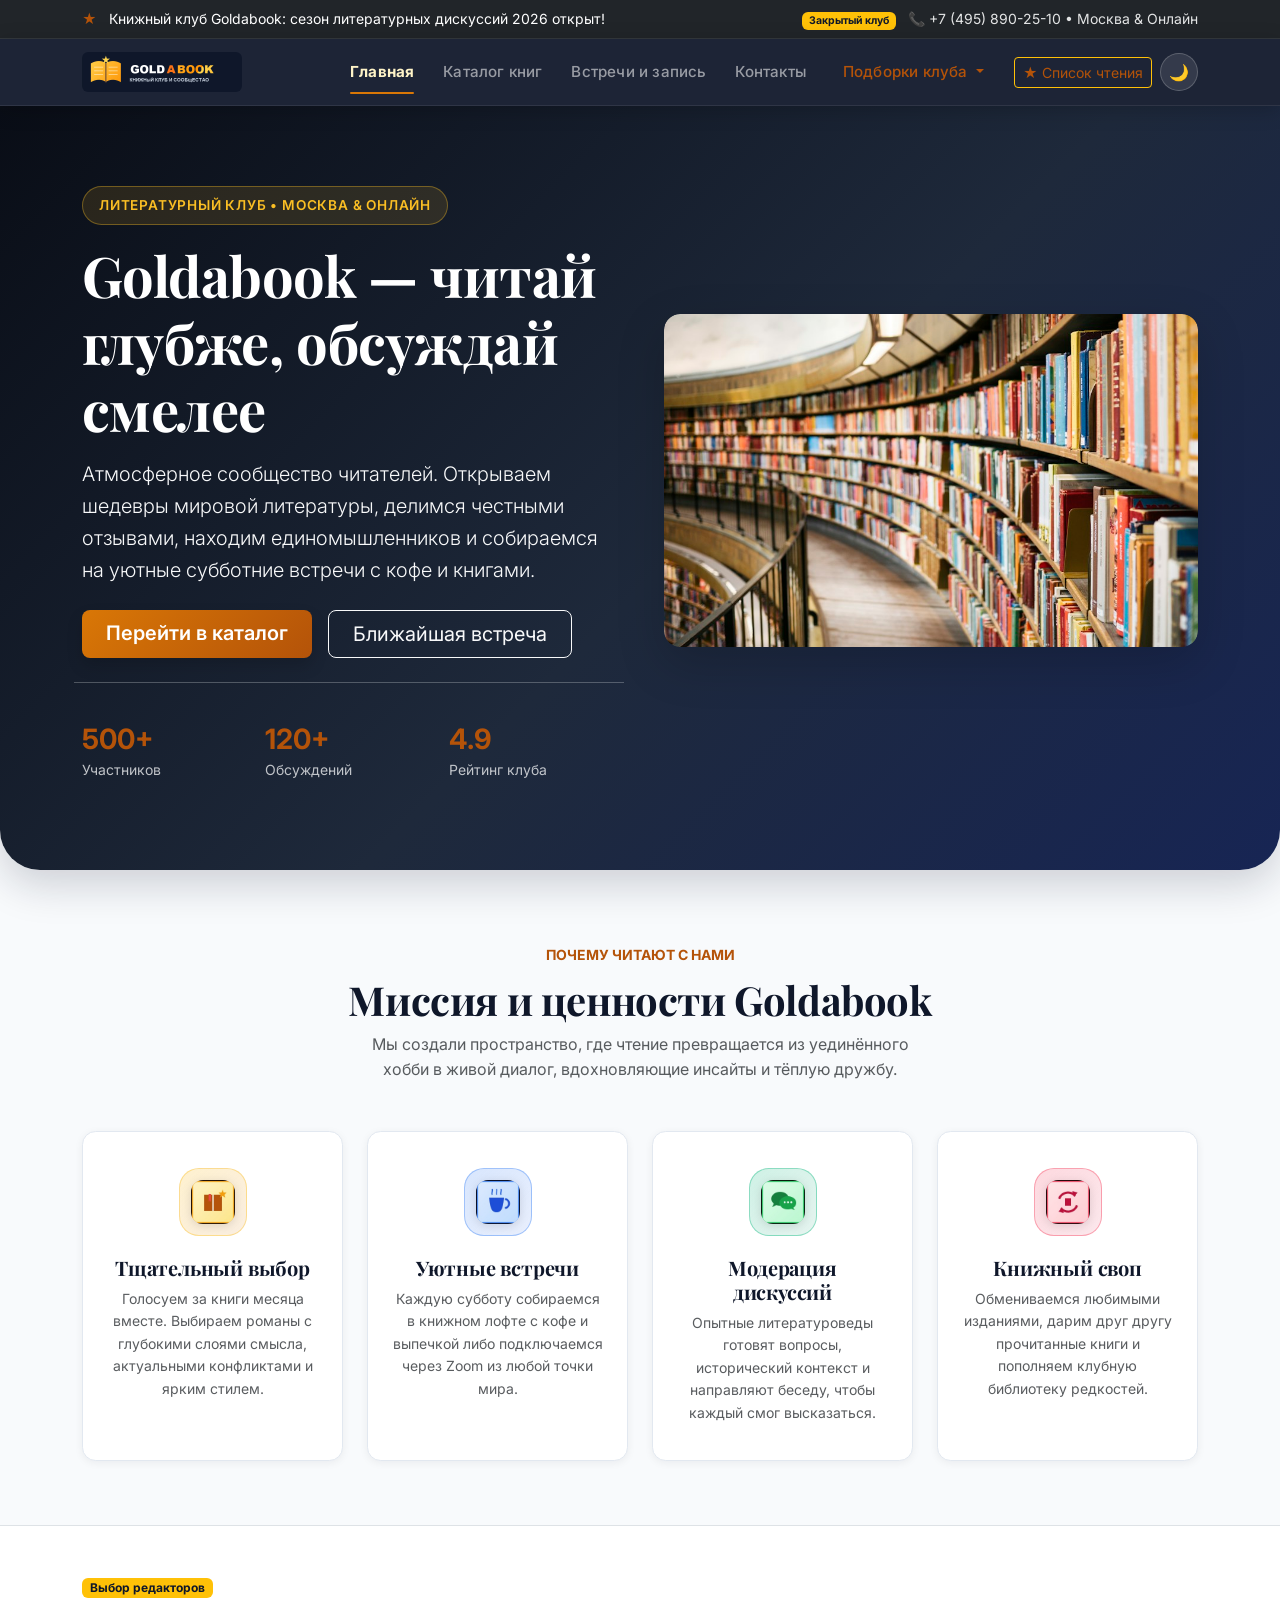
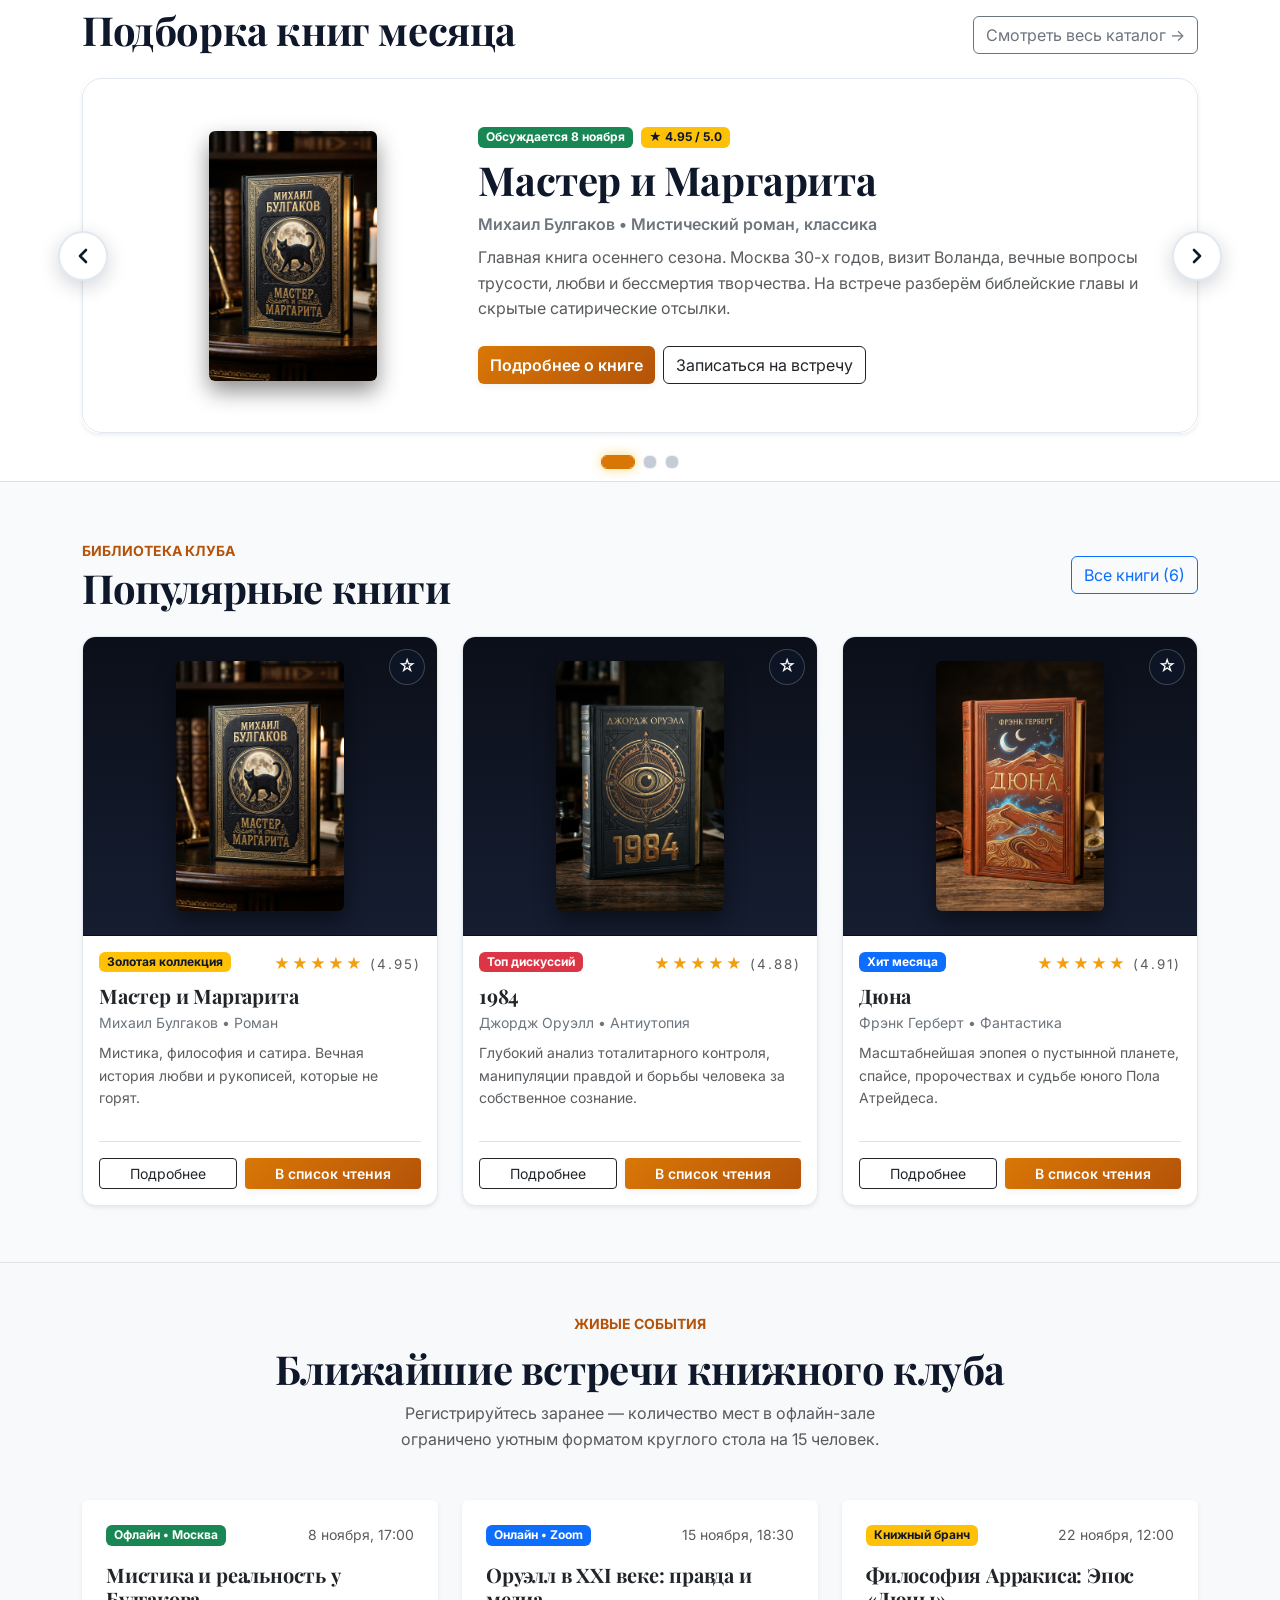
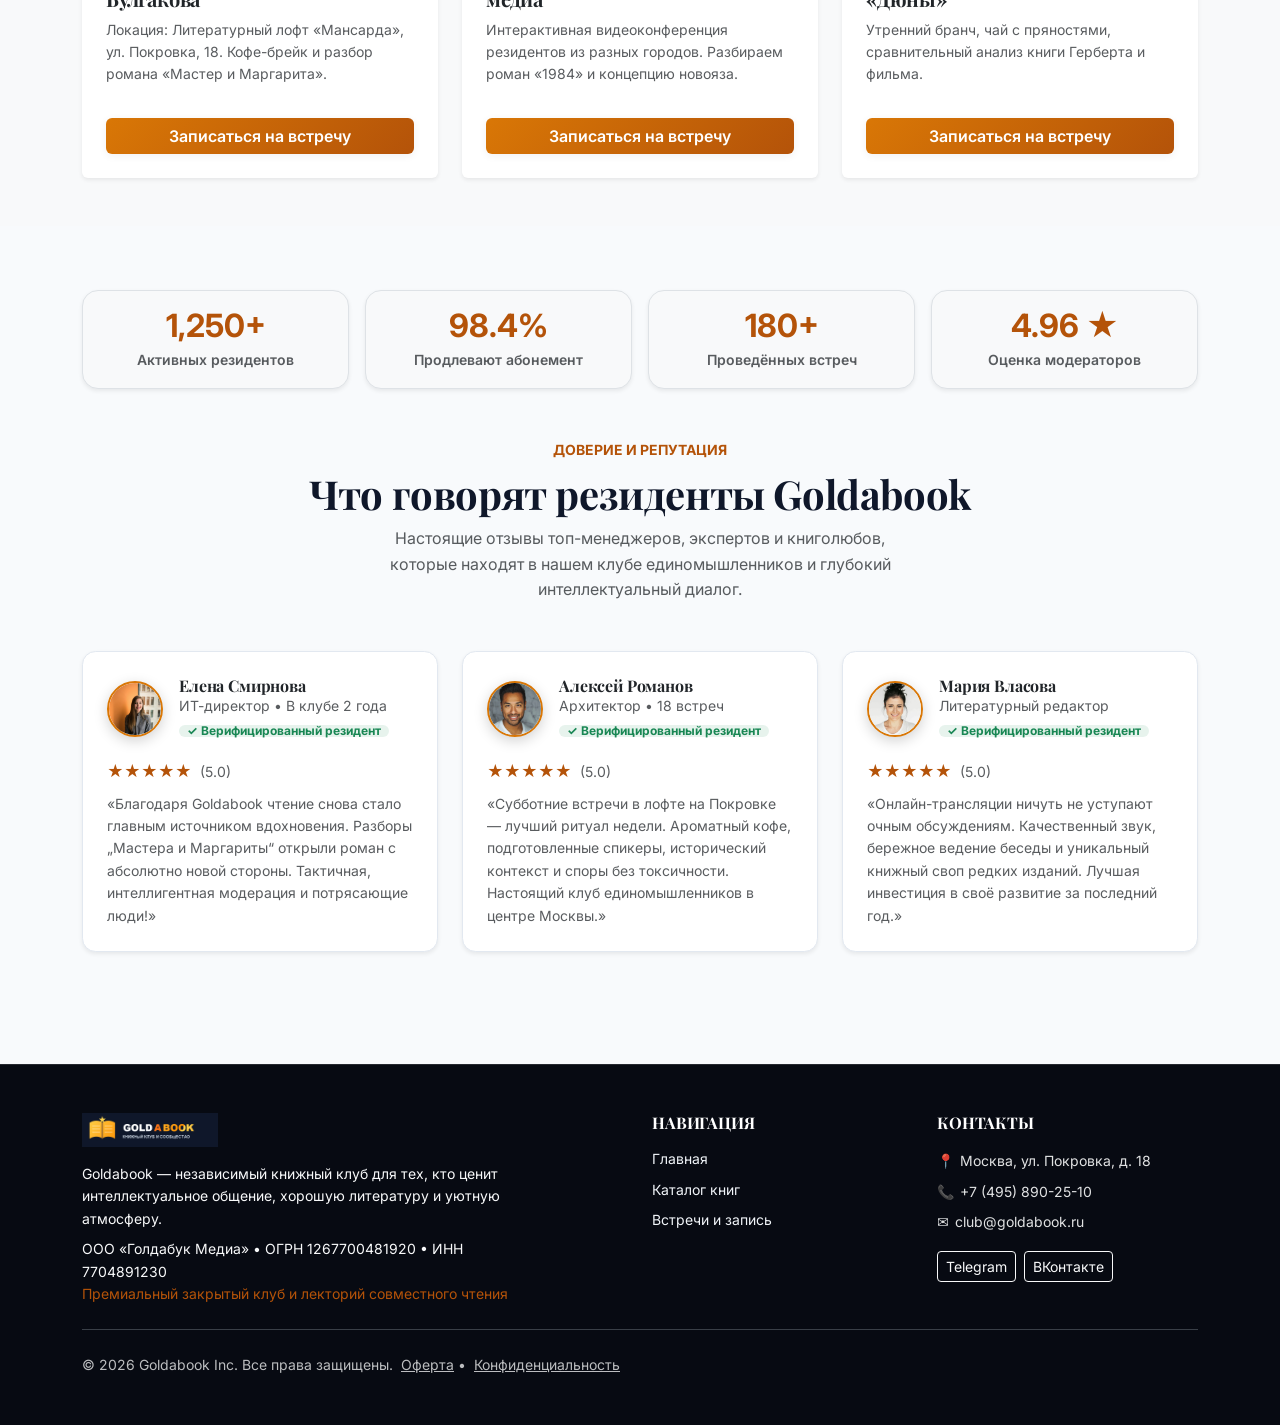
==== commit 01d41272: "refactor(footer): remove circled footer elements, raise back-to-top button with white border and pap" ====
--- a/index.html
+++ b/index.html
@@ -670,8 +670,8 @@
   <!-- Подвал сайта (Footer на Bootstrap-сетке) -->
   <footer class="py-5 mt-5">
     <div class="container">
-      <div class="row g-4 align-items-start">
-        <div class="col-12 col-md-4">
+            <div class="row g-4 justify-content-between align-items-start">
+        <div class="col-12 col-md-5">
           <img src="images/logo.jpg" alt="Goldabook" height="34" class="mb-3">
           <p class="small text-light text-opacity-90 mb-2">
             Goldabook — независимый книжный клуб для тех, кто ценит интеллектуальное общение, хорошую литературу и уютную атмосферу.
@@ -681,26 +681,15 @@
             <span class="text-warning">Премиальный закрытый клуб и лекторий совместного чтения</span>
           </p>
         </div>
-        <div class="col-6 col-md-2 offset-md-1">
+        <div class="col-6 col-md-3 offset-lg-1">
           <h3 class="h6 text-white text-uppercase fw-bold mb-3">Навигация</h3>
           <ul class="list-unstyled small mb-0">
             <li class="mb-2"><a href="index.html">Главная</a></li>
             <li class="mb-2"><a href="catalog.html">Каталог книг</a></li>
-                        <li class="mb-2"><a href="order.html">Встречи и запись</a></li>
-            <li class="mb-2"><a href="contacts.html">Контакты</a></li>
+            <li class="mb-2"><a href="order.html">Встречи и запись</a></li>
           </ul>
         </div>
-        <div class="col-6 col-md-2">
-          <h3 class="h6 text-white text-uppercase fw-bold mb-3">Клуб</h3>
-          <ul class="list-unstyled small mb-0">
-            <li class="mb-2"><a href="catalog.html?genre=classic">Классика</a></li>
-            <li class="mb-2"><a href="catalog.html?genre=scifi">Фантастика</a></li>
-            <li class="mb-2"><a href="catalog.html?genre=dystopia">Антиутопии</a></li>
-            <li class="mb-2"><a href="order.html">Правила клуба</a></li>
-            <li class="mb-2"><a href="contacts.html#faq">Частые вопросы</a></li>
-          </ul>
-        </div>
-                <div class="col-12 col-md-3">
+        <div class="col-12 col-md-3">
           <h3 class="h6 text-uppercase fw-bold mb-3">
             <a href="contacts.html" class="footer-contact-title" title="Перейти на страницу контактов">Контакты</a>
           </h3>
@@ -732,7 +721,7 @@
       </div>
       <div class="pt-4 mt-4 border-top border-secondary border-opacity-50 d-flex flex-column flex-sm-row justify-content-between align-items-center small text-light text-opacity-75">
         <p class="mb-0">&copy; 2026 Goldabook Inc. Все права защищены. <a href="order.html" class="text-light text-opacity-75 text-decoration-underline ms-1">Оферта</a> • <a href="contacts.html" class="text-light text-opacity-75 text-decoration-underline ms-1">Конфиденциальность</a></p>
-        <p class="mb-0 mt-2 mt-sm-0">Премиальный сервис совместного чтения и книжных дискуссий</p>
+        
       </div>
     </div>
   </footer>
@@ -1045,6 +1034,14 @@
     </div>
   </div>
 
+
+  <!-- Кнопка «Наверх» с бумажным самолётиком -->
+  <button class="back-to-top-btn" type="button" aria-label="Вернуться наверх страницы" title="Наверх">
+    <svg width="22" height="22" viewBox="0 0 24 24" fill="none" stroke="#ffffff" stroke-width="2" stroke-linecap="round" stroke-linejoin="round" class="plane-icon" aria-hidden="true">
+      <path d="M22 2L11 13"></path>
+      <path d="M22 2L15 22L11 13L2 9L22 2Z" fill="rgba(255, 255, 255, 0.25)"></path>
+    </svg>
+  </button>
 </body>
 </html>
 
--- a/css/custom.css
+++ b/css/custom.css
@@ -85,7 +85,7 @@
 }
 
 /* Плавная анимация только при ручном переключении пользователем, не при загрузке страницы */
-body.theme-animating {
+body.theme-animating, body.theme-animating *, body.theme-animating *::before, body.theme-animating *::after {
   transition: background-color 0.25s ease, color 0.25s ease;
 }
 
@@ -269,6 +269,7 @@
   border-color: rgba(255, 255, 255, 0.1) !important;
 }
 
+[data-bs-theme="dark"] .table th,
 [data-bs-theme="dark"] .table td {
   background-color: var(--gb-card-bg) !important;
   color: #e2e8f0 !important;
@@ -341,7 +342,7 @@
   transform: scale(1.05);
 }
 
-.nav-link {
+.navbar .nav-link {
   font-family: var(--gb-font-body);
   font-weight: 500;
   font-size: 0.95rem;
@@ -351,17 +352,17 @@
   transition: color 0.2s ease, background-color 0.2s ease;
 }
 
-.nav-link:hover {
+.navbar .nav-link:hover {
   color: #fbbf24 !important;
 }
 
-.nav-link.active {
+.navbar .nav-link.active {
   color: #fef3c7 !important;
   font-weight: 700;
   position: relative;
 }
 
-.nav-link.active::after {
+.navbar .nav-link.active::after {
   content: '';
   position: absolute;
   bottom: 0;
@@ -370,6 +371,44 @@
   height: 2px;
   background-color: var(--gb-gold);
   border-radius: 2px;
+}
+
+/* Вкладки (Nav-Tabs) для модального окна и детального просмотра */
+.nav-tabs .nav-link {
+  color: var(--gb-text-muted);
+  font-weight: 500;
+  border: 1px solid transparent;
+  border-bottom: 2px solid transparent;
+  padding: 0.5rem 1rem !important;
+  border-radius: 0.375rem 0.375rem 0 0;
+  transition: color 0.2s ease, border-color 0.2s ease;
+}
+
+.nav-tabs .nav-link:hover {
+  color: var(--gb-gold);
+  border-color: transparent;
+}
+
+.nav-tabs .nav-link.active {
+  color: var(--gb-gold) !important;
+  font-weight: 700;
+  background-color: transparent !important;
+  border-color: transparent transparent var(--gb-gold) transparent !important;
+  border-bottom: 2px solid var(--gb-gold) !important;
+}
+
+[data-bs-theme="dark"] .nav-tabs {
+  border-bottom-color: rgba(255, 255, 255, 0.12);
+}
+
+[data-bs-theme="dark"] .nav-tabs .nav-link {
+  color: #94a3b8;
+}
+
+[data-bs-theme="dark"] .nav-tabs .nav-link.active {
+  color: #fbbf24 !important;
+  background-color: transparent !important;
+  border-bottom-color: #fbbf24 !important;
 }
 
 /* Кнопка переключения темы */
@@ -911,22 +950,21 @@
   font-size: 1.1rem;
 }
 
-/* Кнопка «Наверх» */
+/* Кнопка «Наверх» (поднята выше, с белой обводкой и бумажным самолётиком) */
 .back-to-top-btn {
   position: fixed;
-  bottom: 24px;
-  right: 24px;
-  width: 46px;
-  height: 46px;
+  bottom: 36px;
+  right: 28px;
+  width: 48px;
+  height: 48px;
   border-radius: 50%;
   background: #0f172a;
-  color: #fbbf24;
-  border: 1px solid rgba(251, 191, 36, 0.35);
-  box-shadow: var(--gb-shadow-lg);
+  color: #ffffff;
+  border: 2px solid #ffffff !important;
+  box-shadow: 0 8px 24px rgba(0, 0, 0, 0.45), 0 0 14px rgba(255, 255, 255, 0.25);
   display: flex;
   align-items: center;
   justify-content: center;
-  font-size: 1.2rem;
   cursor: pointer;
   opacity: 0;
   visibility: hidden;
@@ -935,6 +973,13 @@
   z-index: 1040;
 }
 
+.back-to-top-btn .plane-icon {
+  width: 22px;
+  height: 22px;
+  transform: rotate(-45deg) translate(1px, -1px);
+  transition: transform 0.25s ease;
+}
+
 .back-to-top-btn.visible {
   opacity: 1;
   visibility: visible;
@@ -943,12 +988,18 @@
 
 .back-to-top-btn:hover {
   background: var(--gb-gold);
+  border-color: #ffffff !important;
   color: #ffffff;
   transform: translateY(-4px);
+  box-shadow: 0 12px 28px rgba(217, 119, 6, 0.5), 0 0 16px rgba(255, 255, 255, 0.4);
+}
+
+.back-to-top-btn:hover .plane-icon {
+  transform: rotate(-45deg) translate(3px, -3px);
 }
 
 /* Подвал */
-footer {
+footer:not(.blockquote-footer) {
   background-color: #070a12 !important;
   color: #e2e8f0;
   border-top: 1px solid rgba(255, 255, 255, 0.12);
@@ -1066,4 +1117,51 @@
 .review-card:hover .avatar-img {
   transform: scale(1.08);
   box-shadow: 0 6px 18px rgba(217, 119, 6, 0.35);
+}
+/* ==========================================================================
+   Улучшения контраста и компонентов для Светлой и Тёмной тем
+   ========================================================================== */
+.blockquote-footer {
+  background-color: transparent !important;
+  border-top: none !important;
+  color: var(--gb-text-muted) !important;
+  margin-top: 0.35rem;
+}
+
+/* Аккордеон в светлой теме */
+.accordion-button:not(.collapsed) {
+  background-color: var(--gb-gold-light);
+  color: var(--gb-gold);
+}
+
+.accordion-button:focus {
+  border-color: var(--gb-gold-border);
+  box-shadow: 0 0 0 0.25rem var(--gb-gold-glow);
+}
+
+/* Чекбоксы и радио-кнопки */
+.form-check-input:checked {
+  background-color: var(--gb-gold) !important;
+  border-color: var(--gb-gold) !important;
+}
+
+.form-check-input:focus {
+  border-color: var(--gb-gold) !important;
+  box-shadow: 0 0 0 0.25rem var(--gb-gold-glow) !important;
+}
+
+[data-bs-theme="dark"] .form-check-input {
+  background-color: #0f172a;
+  border-color: rgba(255, 255, 255, 0.25);
+}
+
+/* Высокий контраст золотистого текста в светлой и тёмной темах (WCAG AA) */
+[data-bs-theme="light"] a.text-warning,
+[data-bs-theme="light"] .text-warning:not(.badge) {
+  color: #b45309 !important;
+}
+
+[data-bs-theme="dark"] a.text-warning,
+[data-bs-theme="dark"] .text-warning:not(.badge) {
+  color: #fbbf24 !important;
 }
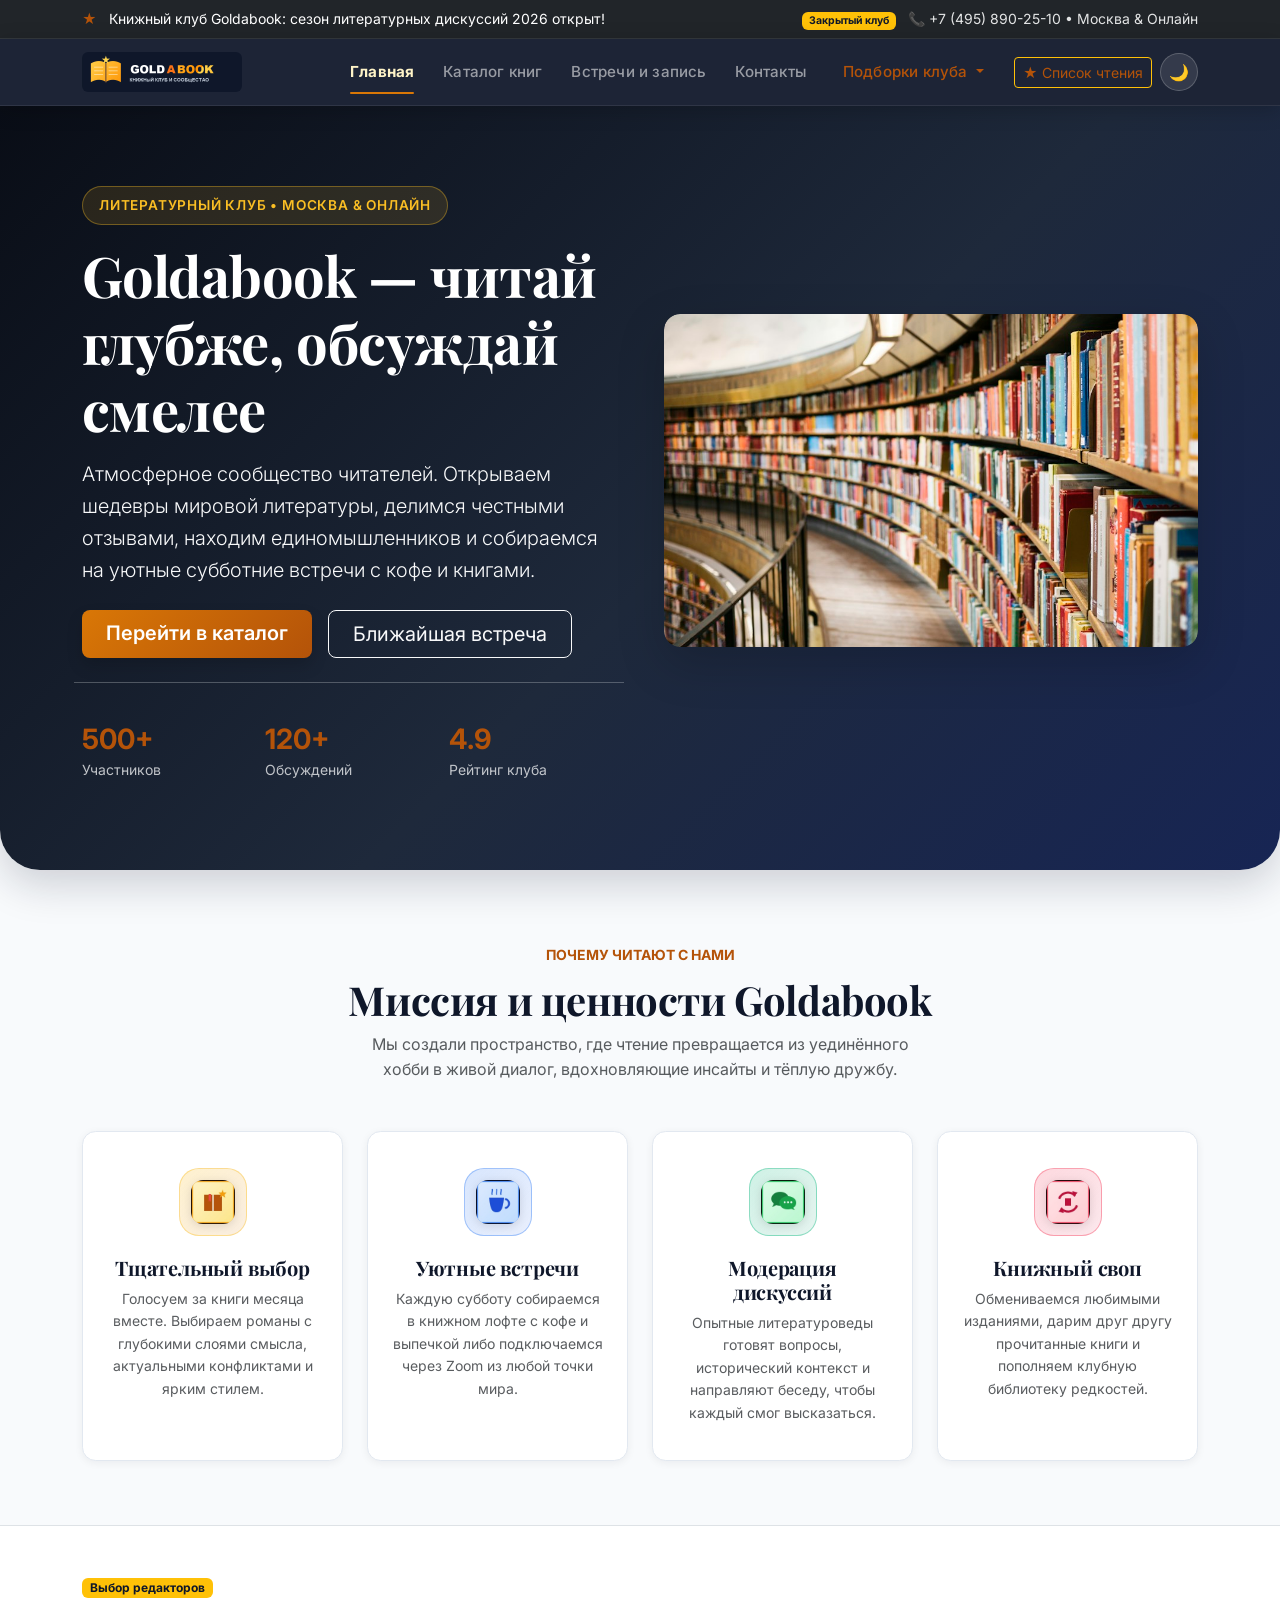
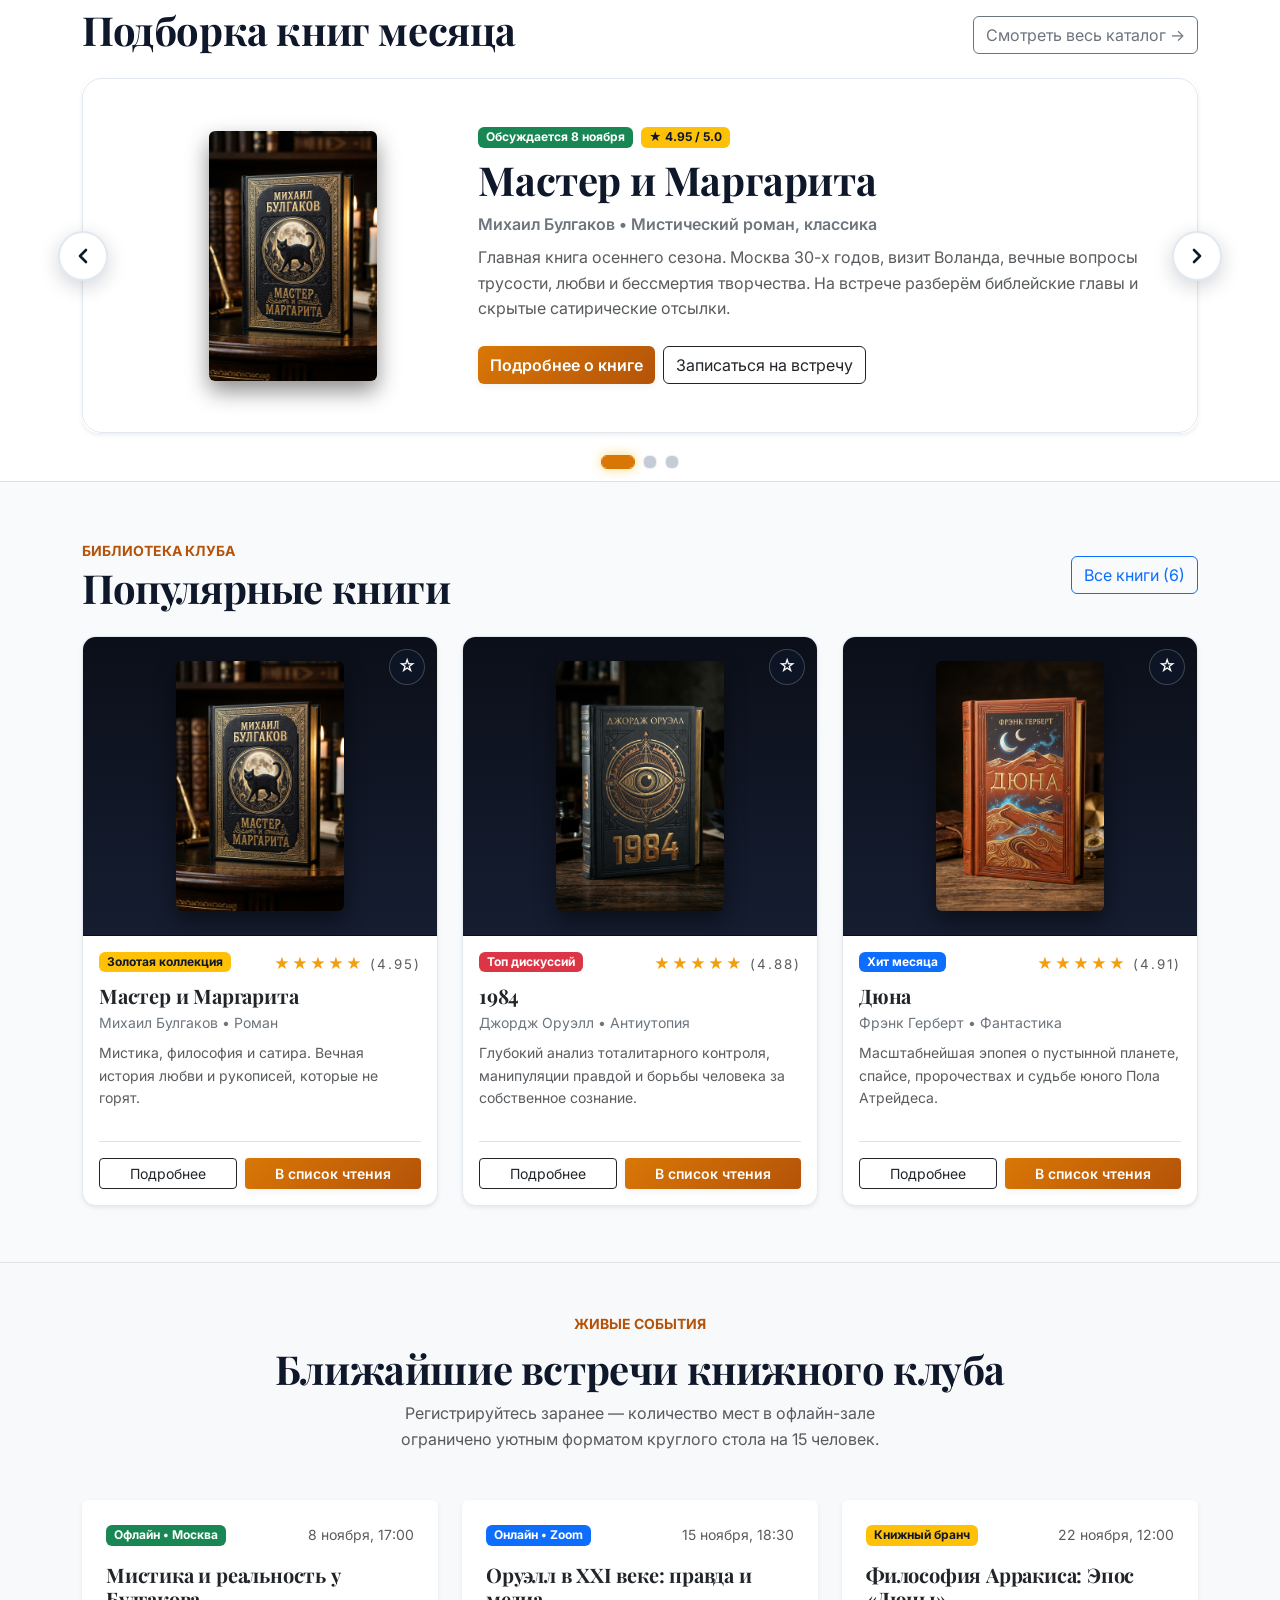
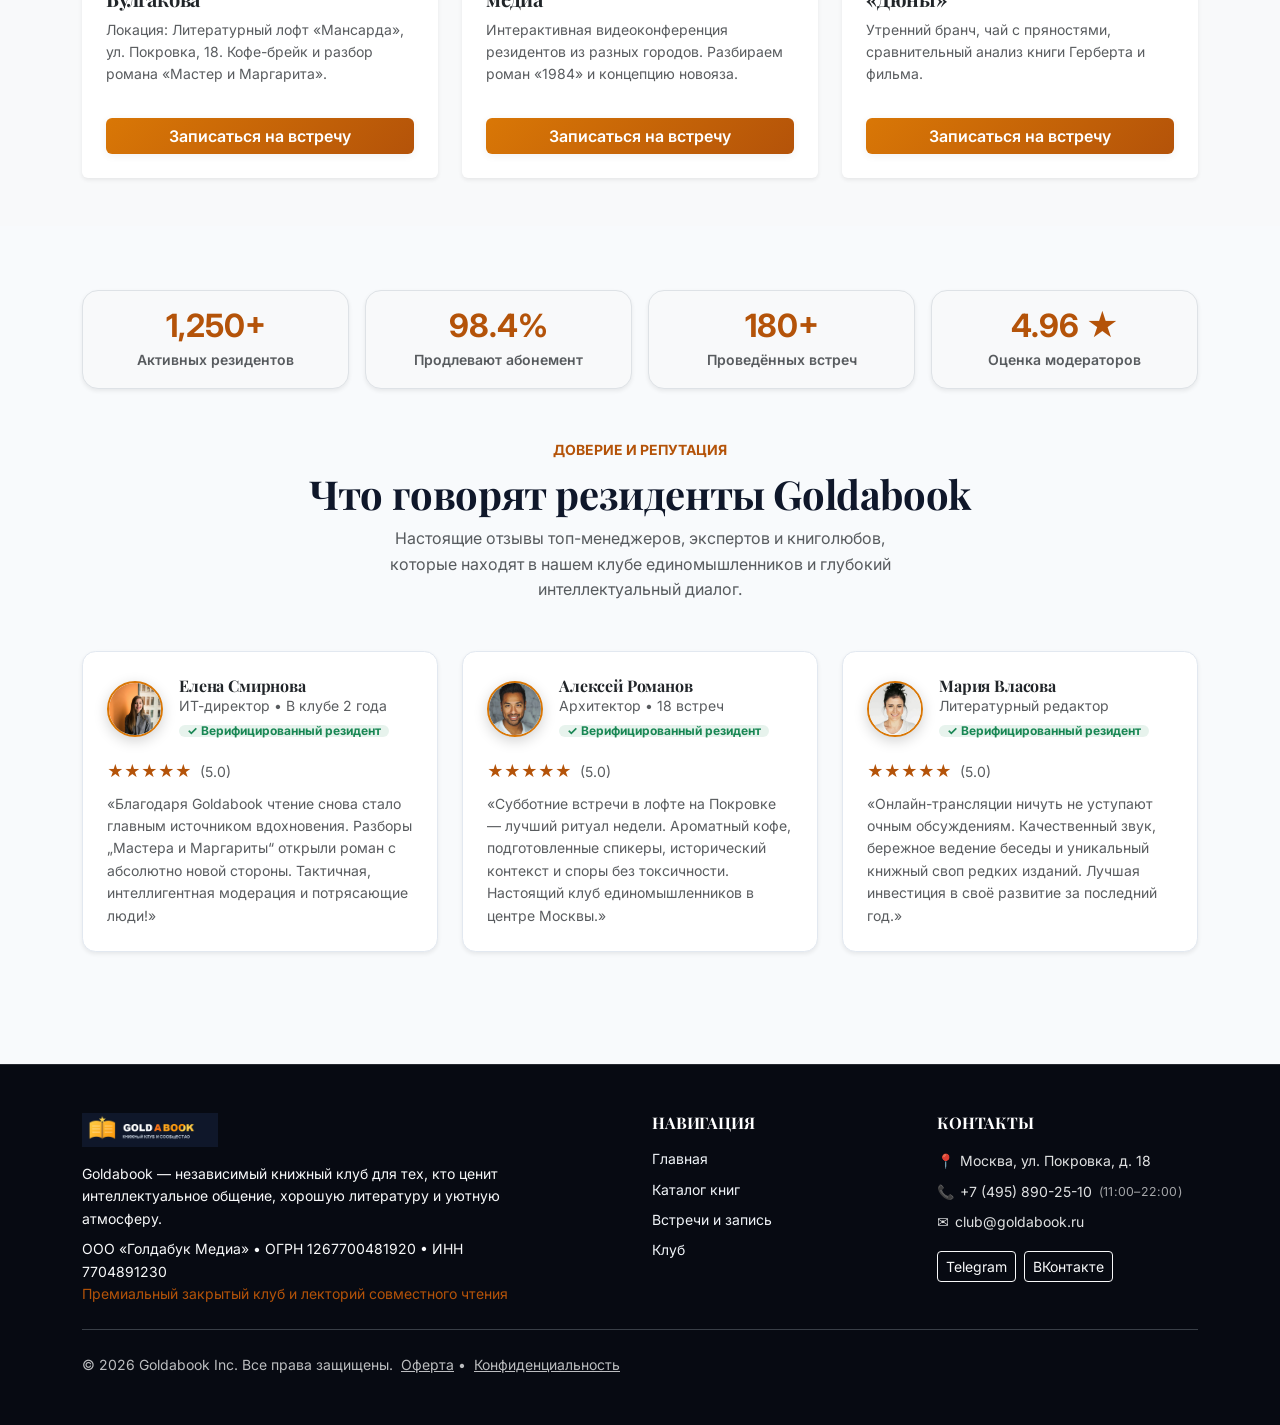
==== commit 99a6aded: "feat(footer): add Club selection link in navigation and working hours next to phone" ====
--- a/index.html
+++ b/index.html
@@ -232,7 +232,7 @@
     </section>
 
     <!-- Подборка месяца (Интерактивная Bootstrap Карусель) -->
-    <section class="bg-white py-5 border-top border-bottom" aria-labelledby="carousel-heading">
+    <section id="monthly-books" class="bg-white py-5 border-top border-bottom" aria-labelledby="carousel-heading">
       <div class="container">
         <div class="d-flex flex-column flex-md-row justify-content-between align-items-md-end mb-4">
           <div>
@@ -687,6 +687,7 @@
             <li class="mb-2"><a href="index.html">Главная</a></li>
             <li class="mb-2"><a href="catalog.html">Каталог книг</a></li>
             <li class="mb-2"><a href="order.html">Встречи и запись</a></li>
+            <li class="mb-2"><a href="index.html#monthly-books">Клуб</a></li>
           </ul>
         </div>
         <div class="col-12 col-md-3">
@@ -704,6 +705,7 @@
               <a href="contacts.html" class="footer-contact-link" title="Перейти на страницу контактов (телефон)">
                 <span>📞</span>
                 <span>+7 (495) 890-25-10</span>
+                <span class="footer-work-hours">(11:00–22:00)</span>
               </a>
             </li>
             <li class="mb-1">
@@ -1037,9 +1039,10 @@
 
   <!-- Кнопка «Наверх» с бумажным самолётиком -->
   <button class="back-to-top-btn" type="button" aria-label="Вернуться наверх страницы" title="Наверх">
-    <svg width="22" height="22" viewBox="0 0 24 24" fill="none" stroke="#ffffff" stroke-width="2" stroke-linecap="round" stroke-linejoin="round" class="plane-icon" aria-hidden="true">
-      <path d="M22 2L11 13"></path>
-      <path d="M22 2L15 22L11 13L2 9L22 2Z" fill="rgba(255, 255, 255, 0.25)"></path>
+    <svg width="24" height="24" viewBox="0 0 24 24" fill="none" class="plane-icon" aria-hidden="true">
+      <path d="M12 2L3 21L12 17Z" fill="rgba(255, 255, 255, 0.45)" stroke="#ffffff" stroke-width="1.8" stroke-linejoin="round"></path>
+      <path d="M12 2L21 21L12 17Z" fill="#ffffff" stroke="#ffffff" stroke-width="1.8" stroke-linejoin="round"></path>
+      <path d="M12 2V17" stroke="#ffffff" stroke-width="1.8" stroke-linecap="round"></path>
     </svg>
   </button>
 </body>
--- a/css/custom.css
+++ b/css/custom.css
@@ -950,18 +950,19 @@
   font-size: 1.1rem;
 }
 
-/* Кнопка «Наверх» (поднята выше, с белой обводкой и бумажным самолётиком) */
+/* Кнопка «Наверх» (белая обводка, самолётик смотрит ровно вверх) */
 .back-to-top-btn {
   position: fixed;
   bottom: 36px;
   right: 28px;
-  width: 48px;
-  height: 48px;
+  width: 50px;
+  height: 50px;
   border-radius: 50%;
   background: #0f172a;
   color: #ffffff;
   border: 2px solid #ffffff !important;
-  box-shadow: 0 8px 24px rgba(0, 0, 0, 0.45), 0 0 14px rgba(255, 255, 255, 0.25);
+  outline: none;
+  box-shadow: 0 8px 24px rgba(0, 0, 0, 0.5), 0 0 12px rgba(255, 255, 255, 0.35);
   display: flex;
   align-items: center;
   justify-content: center;
@@ -974,9 +975,10 @@
 }
 
 .back-to-top-btn .plane-icon {
-  width: 22px;
-  height: 22px;
-  transform: rotate(-45deg) translate(1px, -1px);
+  width: 24px;
+  height: 24px;
+  display: block;
+  transform: none; /* смотрит строго ровно вверх без наклона */
   transition: transform 0.25s ease;
 }
 
@@ -986,16 +988,19 @@
   transform: translateY(0);
 }
 
-.back-to-top-btn:hover {
+.back-to-top-btn:hover,
+.back-to-top-btn:focus {
   background: var(--gb-gold);
+  border: 2px solid #ffffff !important;
   border-color: #ffffff !important;
   color: #ffffff;
   transform: translateY(-4px);
-  box-shadow: 0 12px 28px rgba(217, 119, 6, 0.5), 0 0 16px rgba(255, 255, 255, 0.4);
-}
-
-.back-to-top-btn:hover .plane-icon {
-  transform: rotate(-45deg) translate(3px, -3px);
+  box-shadow: 0 12px 28px rgba(217, 119, 6, 0.55), 0 0 18px rgba(255, 255, 255, 0.5);
+}
+
+.back-to-top-btn:hover .plane-icon,
+.back-to-top-btn:focus .plane-icon {
+  transform: translateY(-3px); /* взлетает строго вверх */
 }
 
 /* Подвал */
@@ -1047,6 +1052,23 @@
 .footer-contact-link:focus {
   color: #fbbf24 !important;
   transform: translateX(4px);
+}
+
+.footer-work-hours {
+  opacity: 0.72;
+  font-size: 0.88em;
+  white-space: nowrap;
+  letter-spacing: 0.02em;
+  transition: opacity 0.2s ease;
+}
+
+.footer-contact-link:hover .footer-work-hours,
+.footer-contact-link:focus .footer-work-hours {
+  opacity: 1;
+}
+
+#monthly-books {
+  scroll-margin-top: 80px;
 }
 
 .topbar-contact-link {
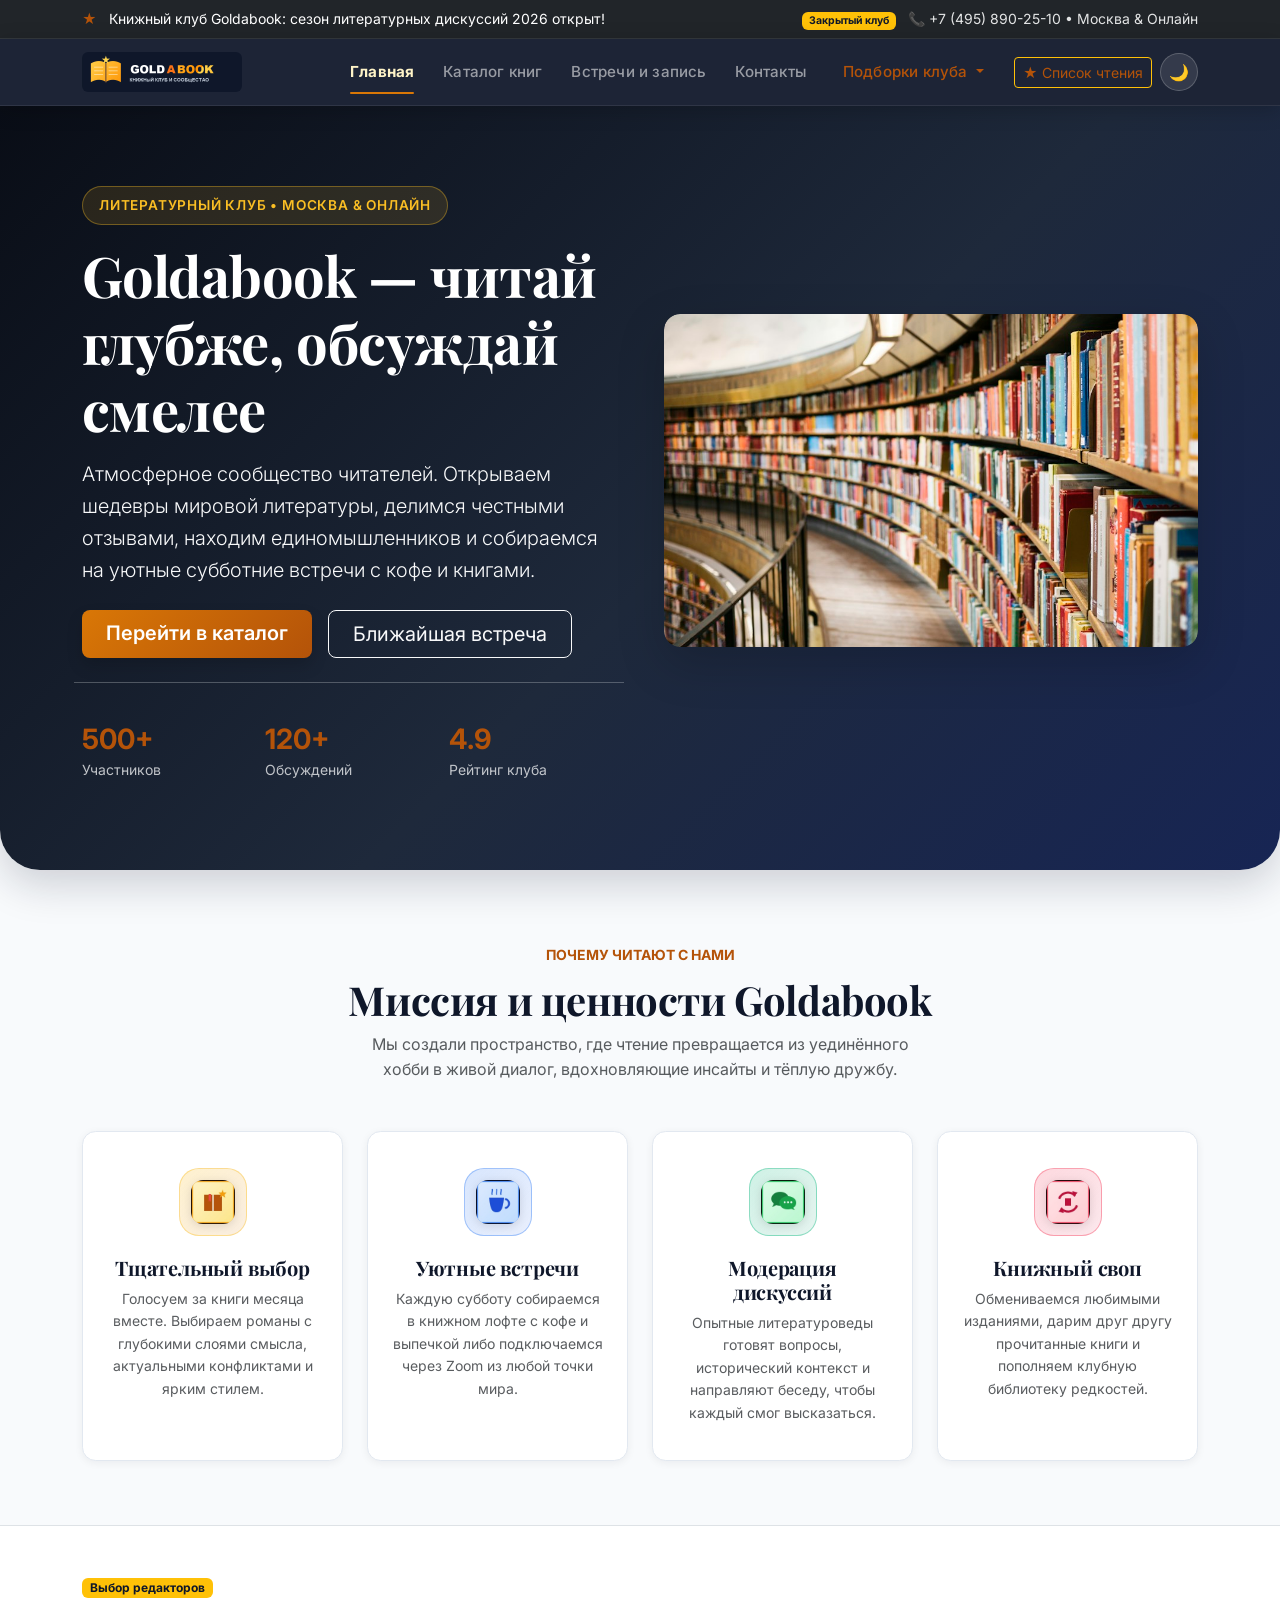
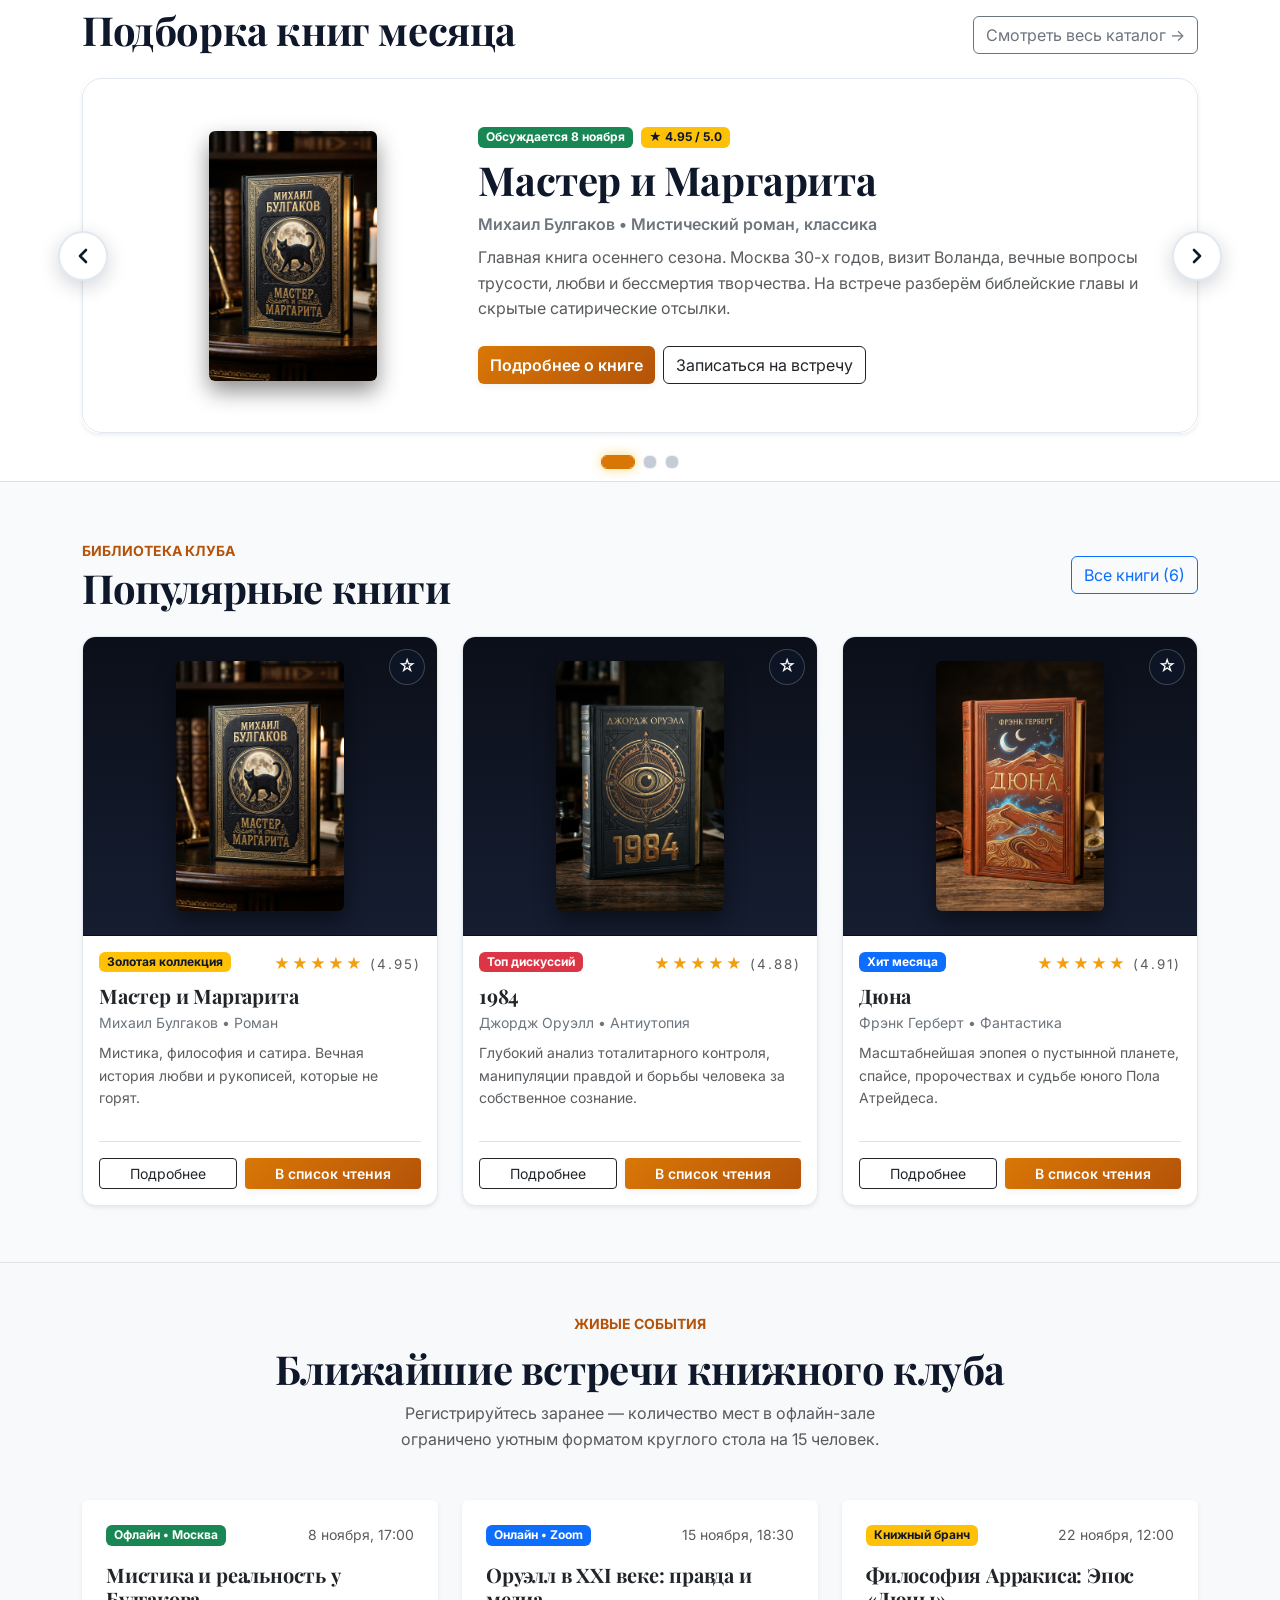
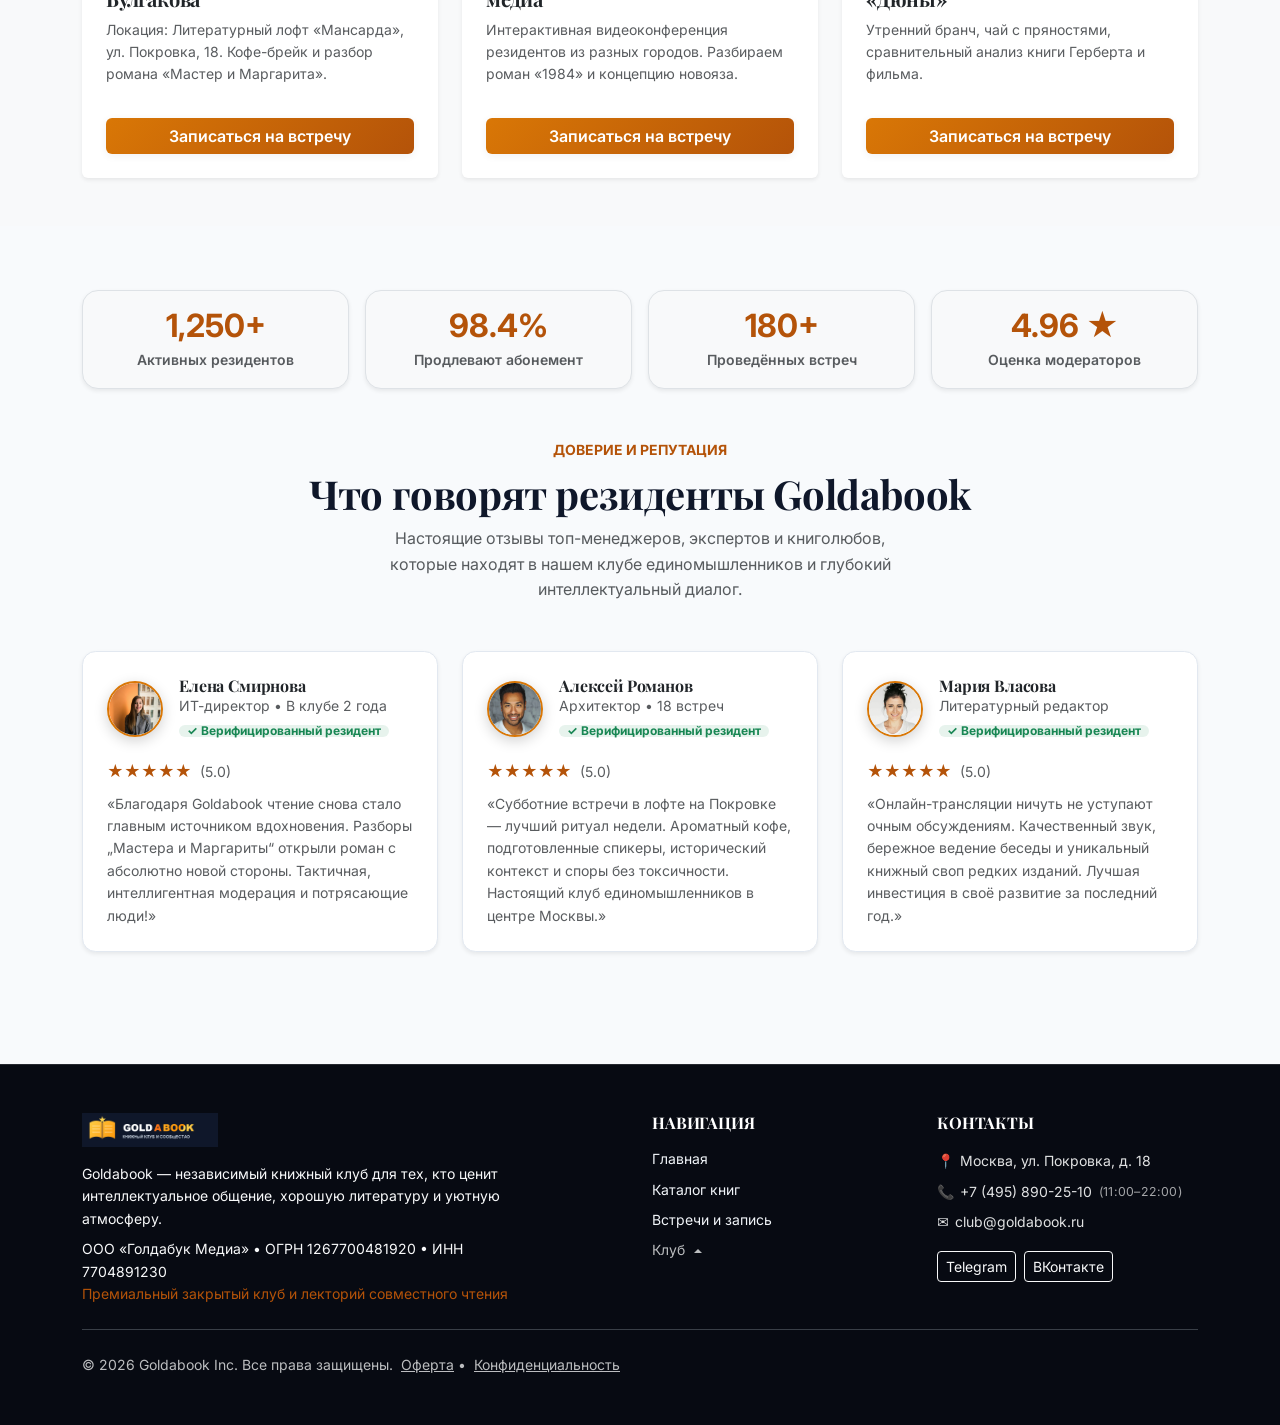
==== commit 60f41446: "feat(footer): turn Club into dropdown menu mirroring Club Collections from header" ====
--- a/index.html
+++ b/index.html
@@ -687,7 +687,20 @@
             <li class="mb-2"><a href="index.html">Главная</a></li>
             <li class="mb-2"><a href="catalog.html">Каталог книг</a></li>
             <li class="mb-2"><a href="order.html">Встречи и запись</a></li>
-            <li class="mb-2"><a href="index.html#monthly-books">Клуб</a></li>
+            <li class="mb-2 dropup">
+              <a class="dropdown-toggle text-decoration-none footer-club-toggle" href="#" role="button" id="footerClubDropdown" data-bs-toggle="dropdown" aria-expanded="false" title="Подборки клуба">
+                Клуб
+              </a>
+              <ul class="dropdown-menu dropdown-menu-dark footer-club-menu shadow" aria-labelledby="footerClubDropdown">
+                <li><h6 class="dropdown-header text-warning fw-bold">Подборки клуба</h6></li>
+                <li><a class="dropdown-item" href="catalog.html?genre=classic">Золотая классика</a></li>
+                <li><a class="dropdown-item" href="catalog.html?genre=scifi">Научная фантастика</a></li>
+                <li><a class="dropdown-item" href="catalog.html?genre=dystopia">Антиутопии</a></li>
+                <li><hr class="dropdown-divider"></li>
+                <li><a class="dropdown-item" href="order.html">Расписание встреч</a></li>
+                <li><a class="dropdown-item" href="#" data-bs-toggle="modal" data-bs-target="#quickOrderModal">Быстрая запись в клуб</a></li>
+              </ul>
+            </li>
           </ul>
         </div>
         <div class="col-12 col-md-3">
--- a/css/custom.css
+++ b/css/custom.css
@@ -1071,6 +1071,44 @@
   scroll-margin-top: 80px;
 }
 
+/* Выпадающее меню «Подборки клуба» в футере */
+.footer-club-toggle {
+  color: rgba(248, 249, 250, 0.75) !important;
+  text-decoration: none;
+  display: inline-flex;
+  align-items: center;
+  gap: 0.35rem;
+  transition: color 0.2s ease;
+  cursor: pointer;
+}
+
+.footer-club-toggle:hover,
+.footer-club-toggle:focus,
+.footer-club-toggle[aria-expanded="true"] {
+  color: #fbbf24 !important;
+}
+
+.footer-club-menu {
+  background-color: #1e293b !important;
+  border: 1px solid rgba(255, 255, 255, 0.15) !important;
+  min-width: 220px;
+  box-shadow: 0 10px 25px -5px rgba(0, 0, 0, 0.5) !important;
+  margin-bottom: 0.5rem;
+}
+
+.footer-club-menu .dropdown-item {
+  color: #cbd5e1 !important;
+  font-size: 0.875rem;
+  padding: 0.45rem 1rem;
+  transition: background-color 0.15s ease, color 0.15s ease;
+}
+
+.footer-club-menu .dropdown-item:hover,
+.footer-club-menu .dropdown-item:focus {
+  background-color: rgba(251, 191, 36, 0.15) !important;
+  color: var(--gb-gold) !important;
+}
+
 .topbar-contact-link {
   color: rgba(248, 249, 250, 0.9) !important;
   text-decoration: none;
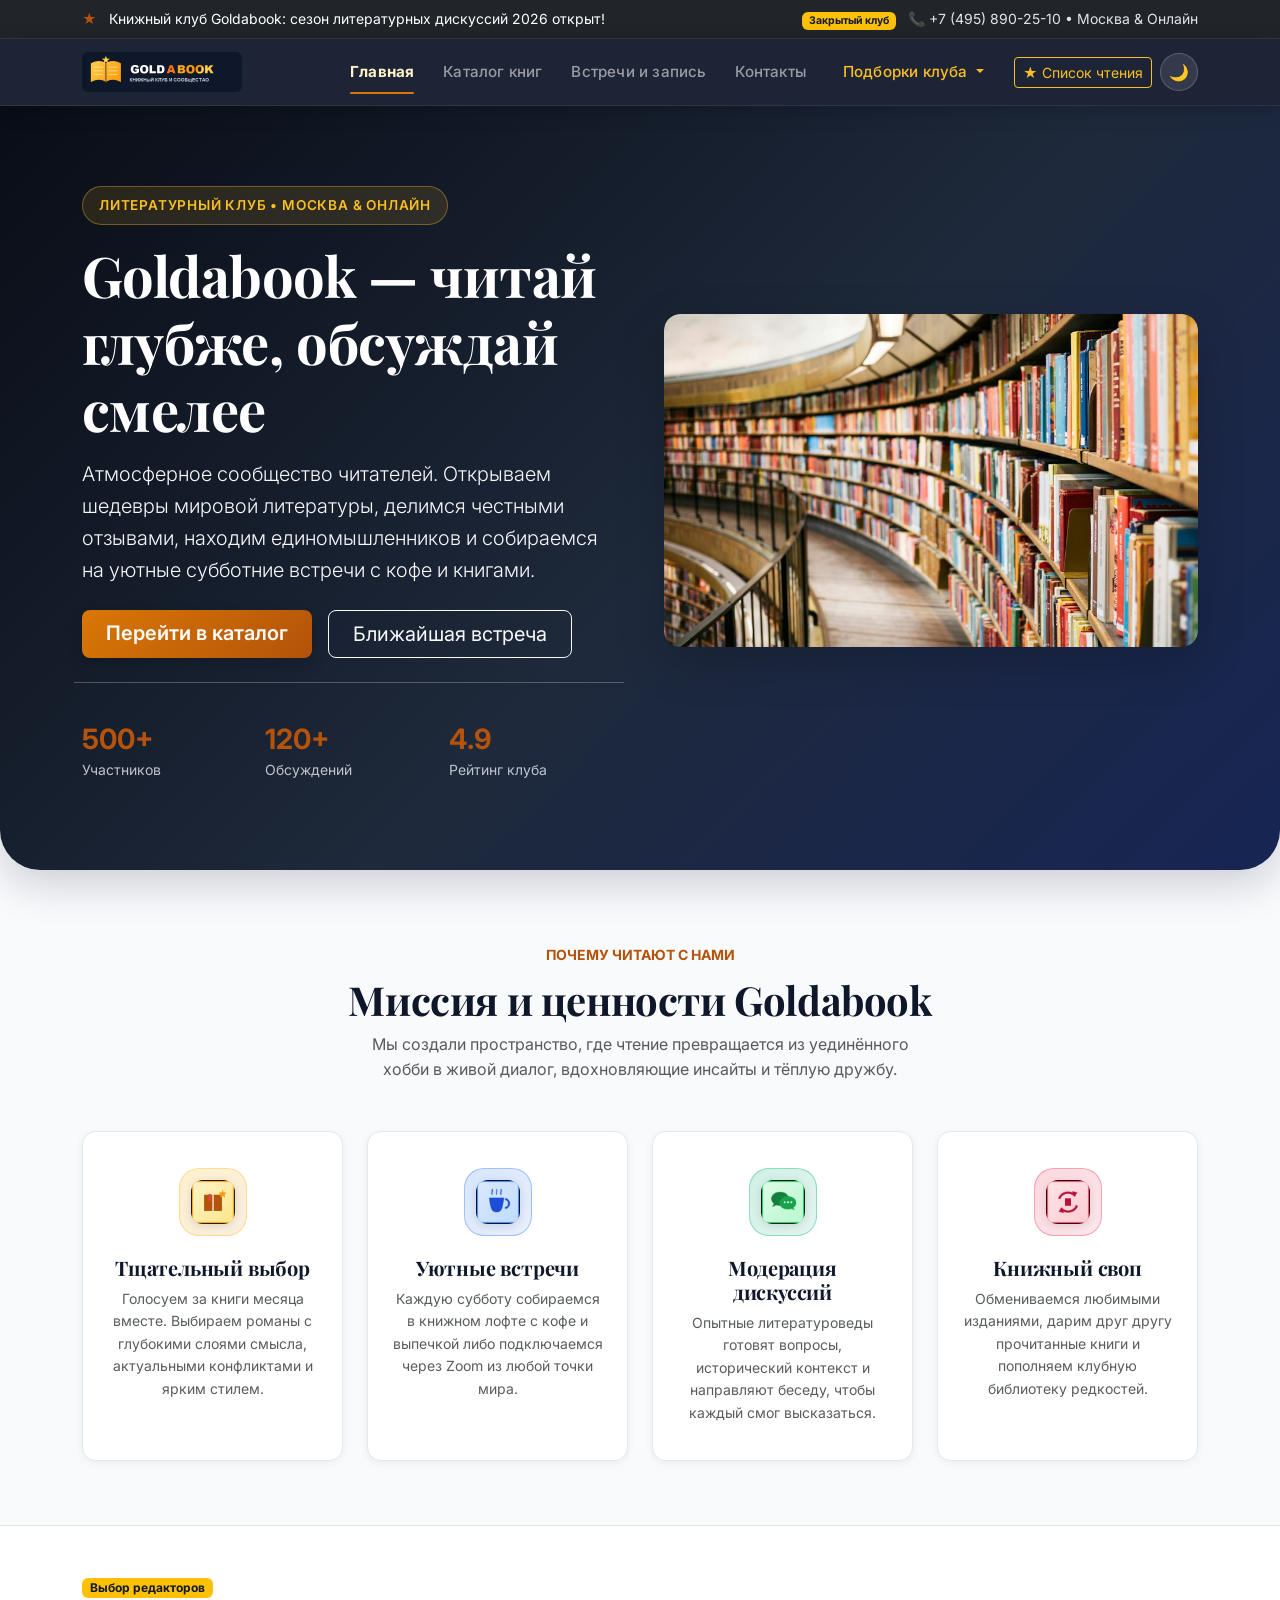
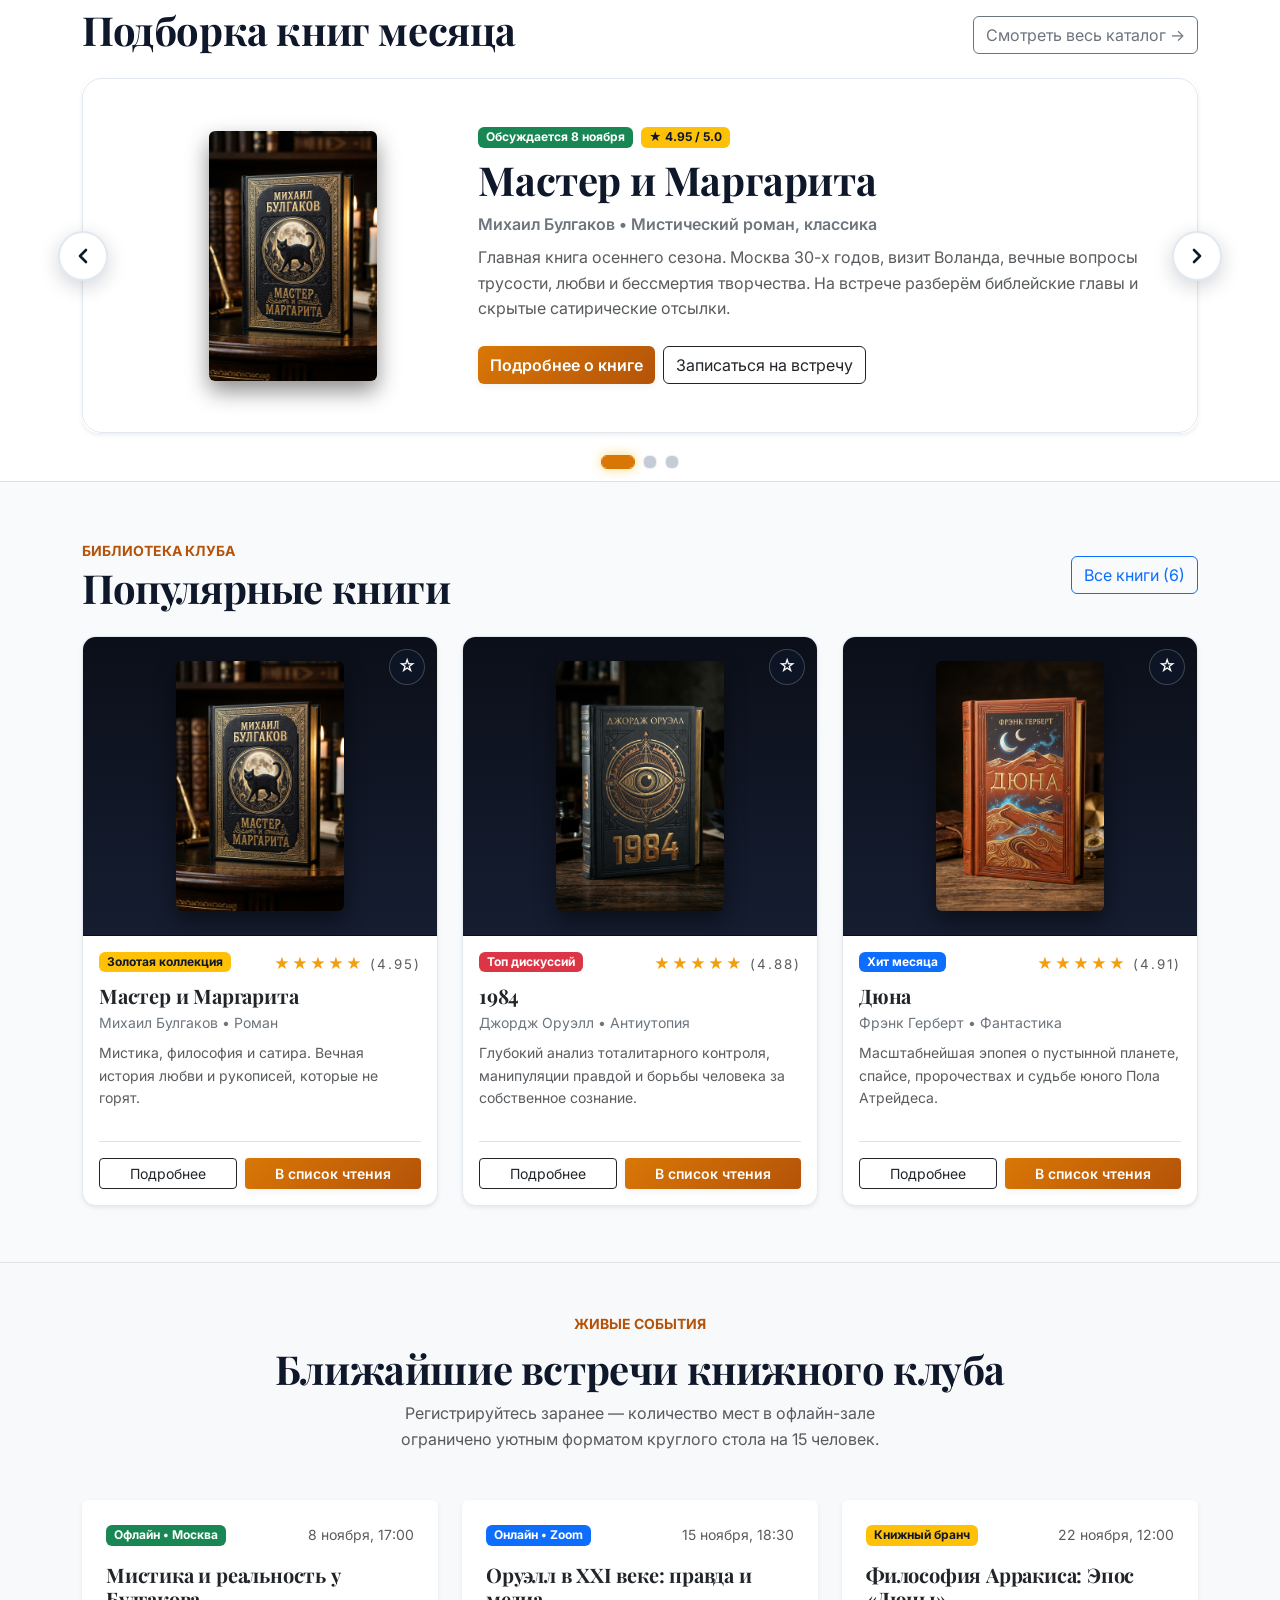
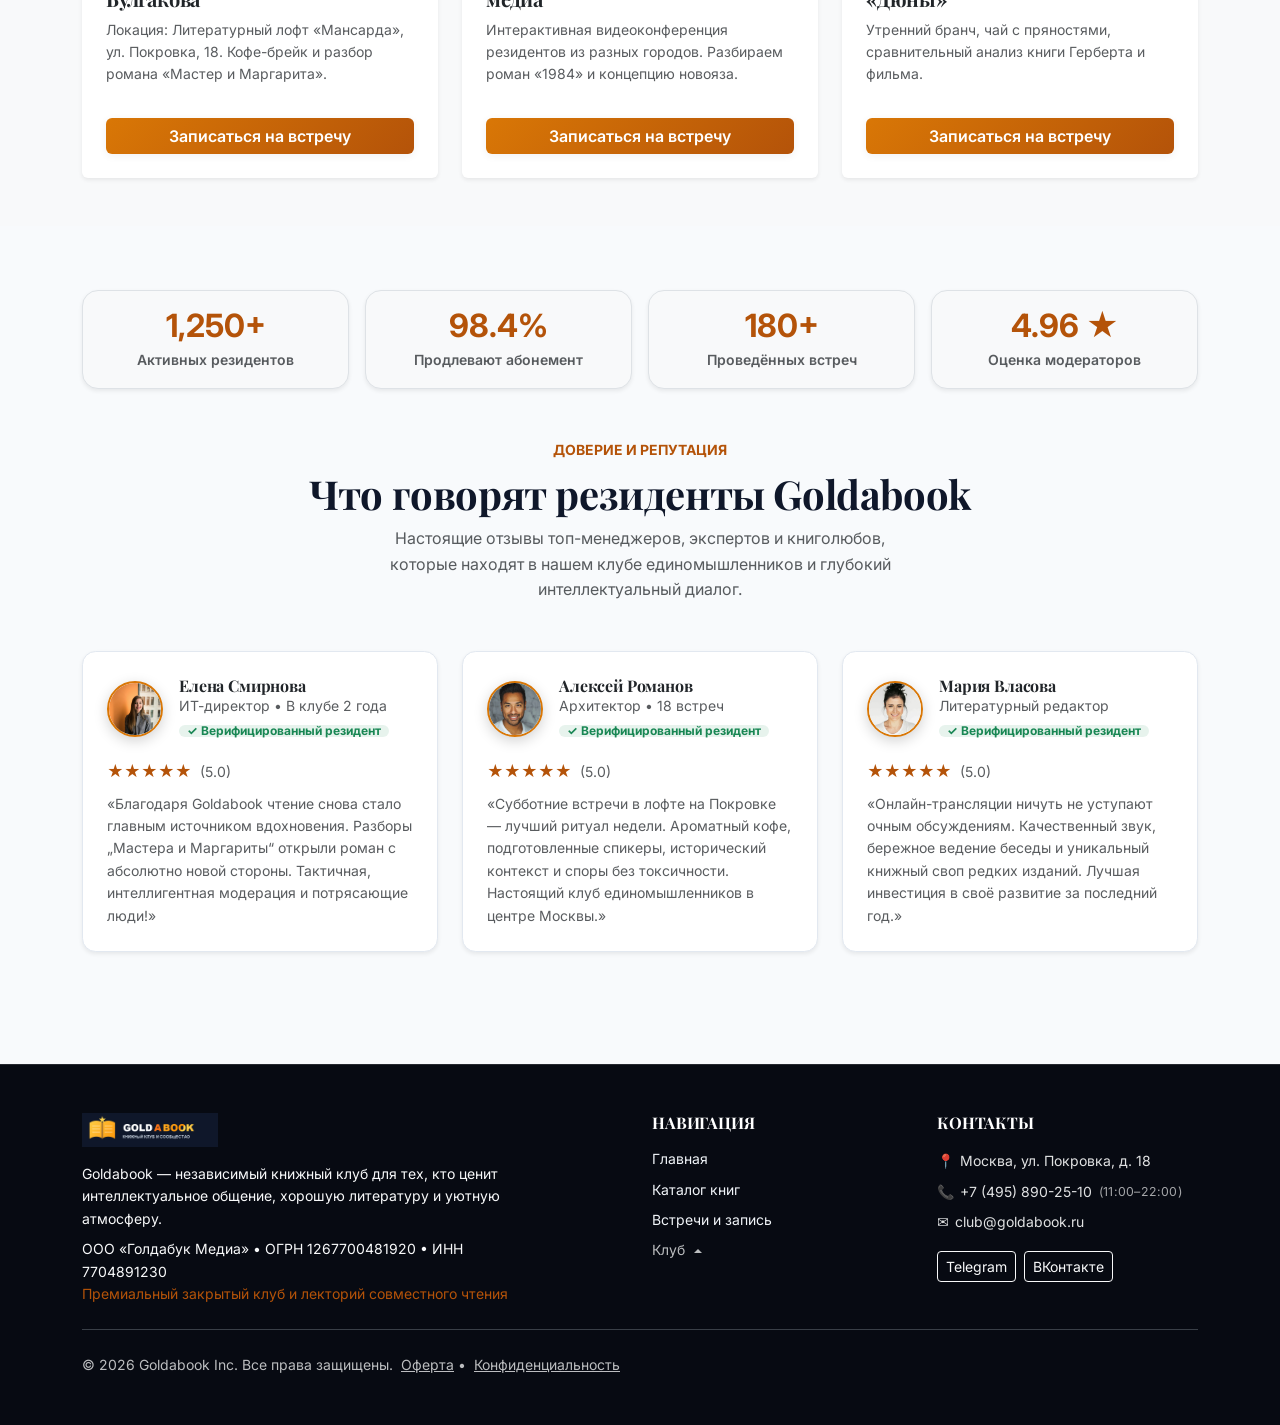
==== commit a18d1121: "fix(ui): ensure high-contrast dark text on yellow hover for navbar buttons in dark theme" ====
--- a/index.html
+++ b/index.html
@@ -80,7 +80,7 @@
           </li>
           <li class="nav-item dropdown ms-lg-2">
             <a 
-              class="nav-link dropdown-toggle btn btn-sm btn-outline-warning text-warning px-3 py-1 mt-2 mt-lg-0" 
+              class="nav-link dropdown-toggle btn btn-sm btn-outline-warning px-3 py-1 mt-2 mt-lg-0" 
               href="#" 
               id="navbarDropdown" 
               role="button" 
@@ -99,7 +99,7 @@
             </ul>
           </li>
           <li class="nav-item ms-lg-3 mt-2 mt-lg-0 d-flex align-items-center gap-2">
-            <button class="btn btn-sm btn-outline-warning bookmarks-btn text-warning position-relative px-2 py-1" type="button" aria-label="Список чтения" title="Ваш список чтения">
+            <button class="btn btn-sm btn-outline-warning bookmarks-btn position-relative px-2 py-1" type="button" aria-label="Список чтения" title="Ваш список чтения">
               ★ <span class="d-none d-xl-inline">Список чтения</span>
               <span class="bookmarks-badge" style="display: none;">0</span>
             </button>
--- a/css/custom.css
+++ b/css/custom.css
@@ -352,7 +352,7 @@
   transition: color 0.2s ease, background-color 0.2s ease;
 }
 
-.navbar .nav-link:hover {
+.navbar .nav-link:not(.btn):hover {
   color: #fbbf24 !important;
 }
 
@@ -440,6 +440,79 @@
 
 .bookmarks-btn:hover {
   transform: scale(1.05);
+}
+
+.bookmarks-btn:hover .bookmarks-badge {
+  background-color: #0f172a;
+  color: #fbbf24;
+}
+
+/* Высококонтрастные outline-кнопки (Подборки клуба, Список чтения и др.) */
+.navbar .btn-outline-warning,
+.btn-outline-warning {
+  border-color: #fbbf24 !important;
+  color: #fbbf24 !important;
+  background-color: transparent !important;
+  transition: all 0.2s ease-in-out !important;
+}
+
+.navbar .btn-outline-warning *,
+.btn-outline-warning * {
+  color: inherit !important;
+  transition: color 0.2s ease-in-out !important;
+}
+
+.navbar .btn-outline-warning::after,
+.btn-outline-warning::after {
+  border-top-color: #fbbf24 !important;
+  transition: border-color 0.2s ease-in-out !important;
+}
+
+/* Состояния: наведение, фокус, активность, открытое состояние выпадающего меню */
+.navbar .btn-outline-warning:hover,
+.navbar .btn-outline-warning:focus,
+.navbar .btn-outline-warning:active,
+.navbar .btn-outline-warning.active,
+.navbar .btn-outline-warning.show,
+.navbar .btn-outline-warning[aria-expanded="true"],
+.btn-outline-warning:hover,
+.btn-outline-warning:focus,
+.btn-outline-warning:active,
+.btn-outline-warning.active,
+.btn-outline-warning.show,
+.btn-outline-warning[aria-expanded="true"] {
+  background-color: #fbbf24 !important;
+  border-color: #fbbf24 !important;
+  color: #0f172a !important; /* Тёмный текст на золотом фоне с идеальной читаемостью */
+  box-shadow: 0 0 12px rgba(251, 191, 36, 0.45) !important;
+}
+
+.navbar .btn-outline-warning:hover *,
+.navbar .btn-outline-warning:focus *,
+.navbar .btn-outline-warning:active *,
+.navbar .btn-outline-warning.active *,
+.navbar .btn-outline-warning.show *,
+.navbar .btn-outline-warning[aria-expanded="true"] *,
+.btn-outline-warning:hover *,
+.btn-outline-warning:focus *,
+.btn-outline-warning:active *,
+.btn-outline-warning.active *,
+.btn-outline-warning.show *,
+.btn-outline-warning[aria-expanded="true"] * {
+  color: #0f172a !important;
+}
+
+.navbar .btn-outline-warning:hover::after,
+.navbar .btn-outline-warning:focus::after,
+.navbar .btn-outline-warning:active::after,
+.navbar .btn-outline-warning.show::after,
+.navbar .btn-outline-warning[aria-expanded="true"]::after,
+.btn-outline-warning:hover::after,
+.btn-outline-warning:focus::after,
+.btn-outline-warning:active::after,
+.btn-outline-warning.show::after,
+.btn-outline-warning[aria-expanded="true"]::after {
+  border-top-color: #0f172a !important;
 }
 
 .bookmarks-badge {
@@ -1216,12 +1289,12 @@
 }
 
 /* Высокий контраст золотистого текста в светлой и тёмной темах (WCAG AA) */
-[data-bs-theme="light"] a.text-warning,
-[data-bs-theme="light"] .text-warning:not(.badge) {
+[data-bs-theme="light"] a.text-warning:not(.btn),
+[data-bs-theme="light"] .text-warning:not(.badge):not(.btn) {
   color: #b45309 !important;
 }
 
-[data-bs-theme="dark"] a.text-warning,
-[data-bs-theme="dark"] .text-warning:not(.badge) {
+[data-bs-theme="dark"] a.text-warning:not(.btn),
+[data-bs-theme="dark"] .text-warning:not(.badge):not(.btn) {
   color: #fbbf24 !important;
 }
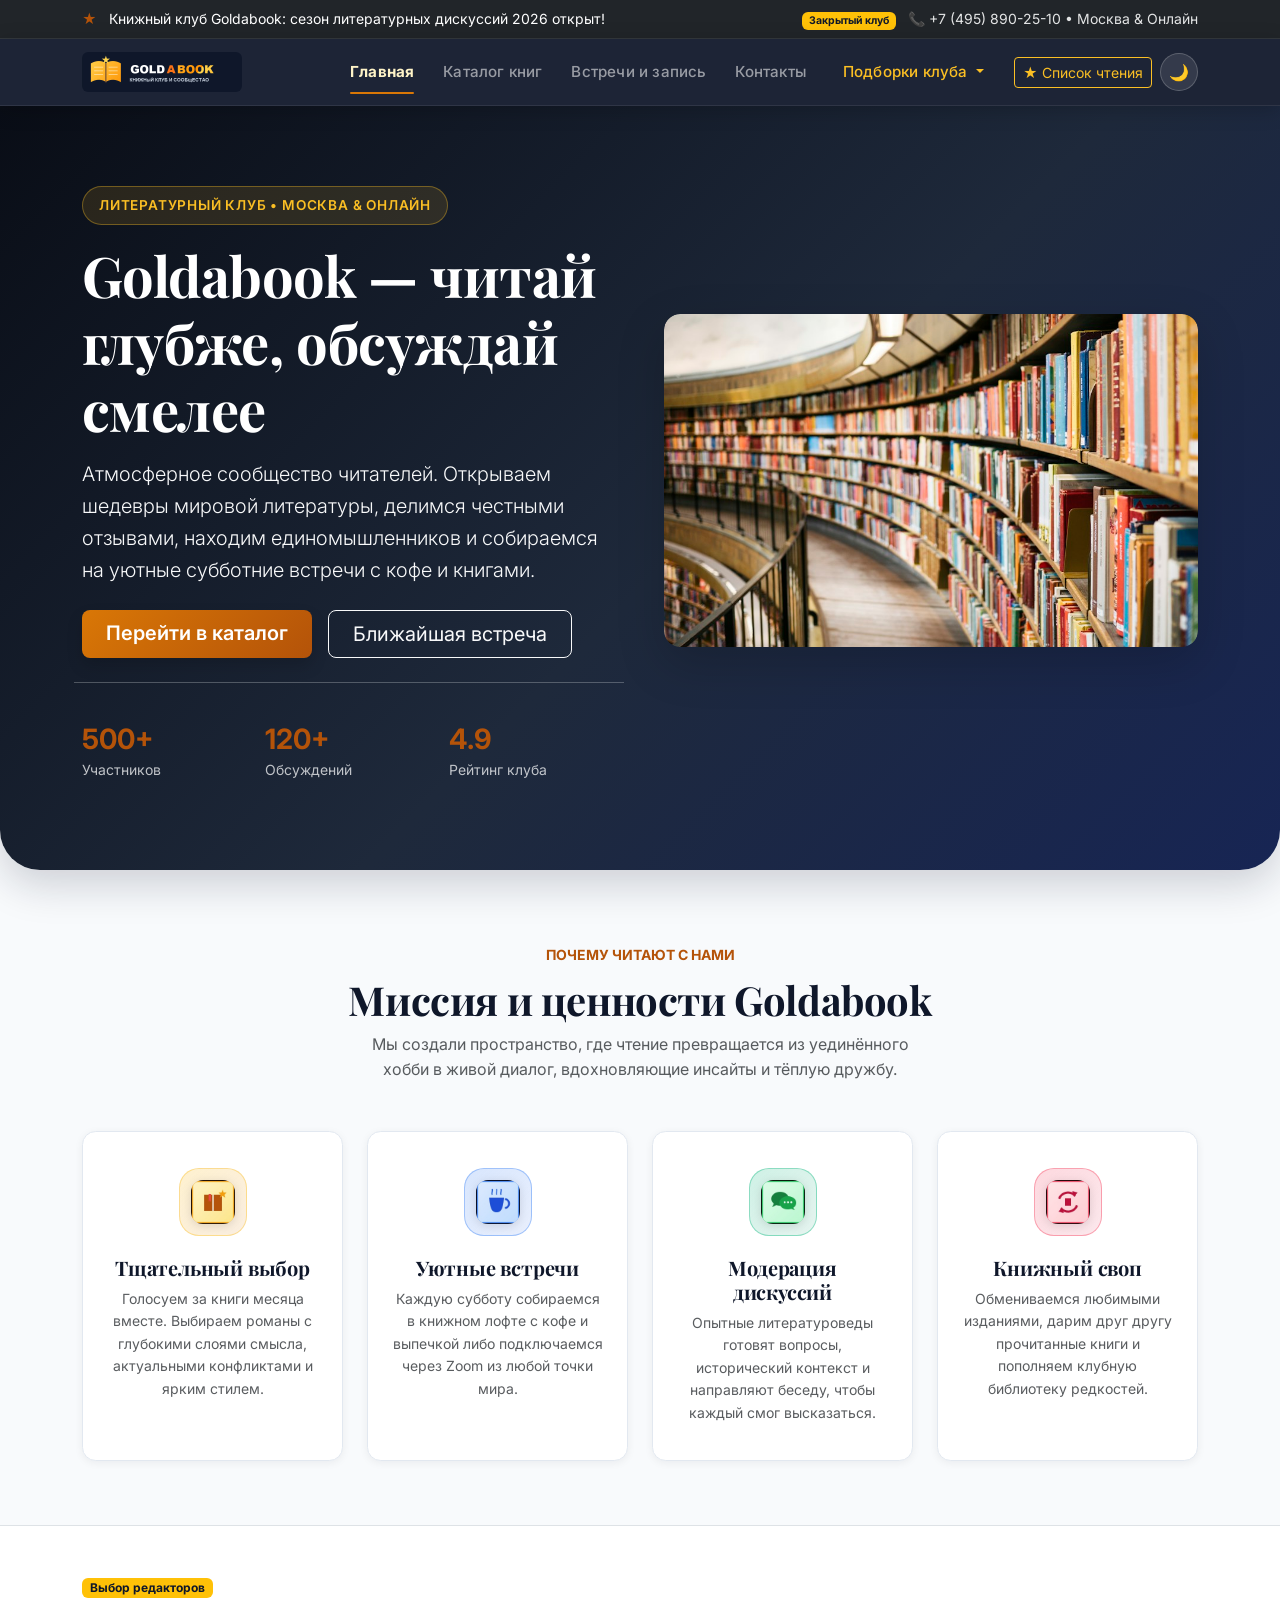
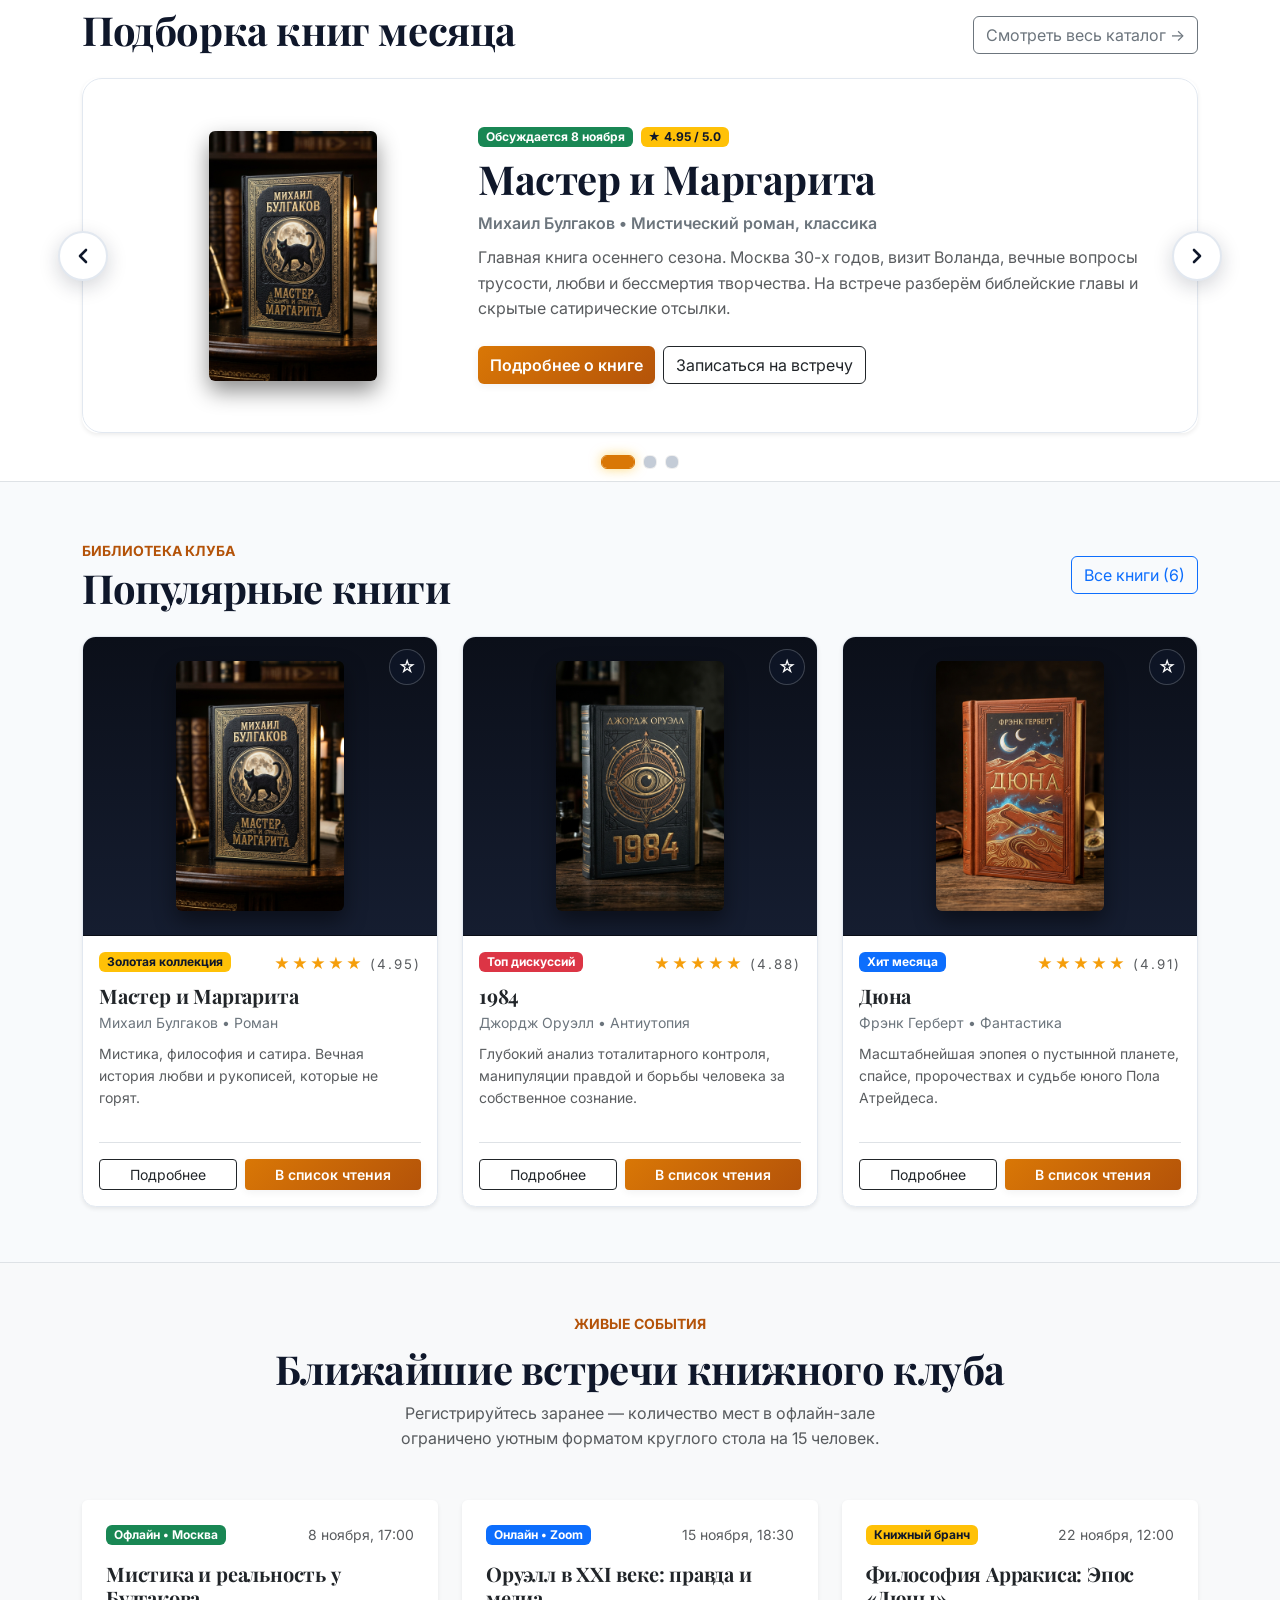
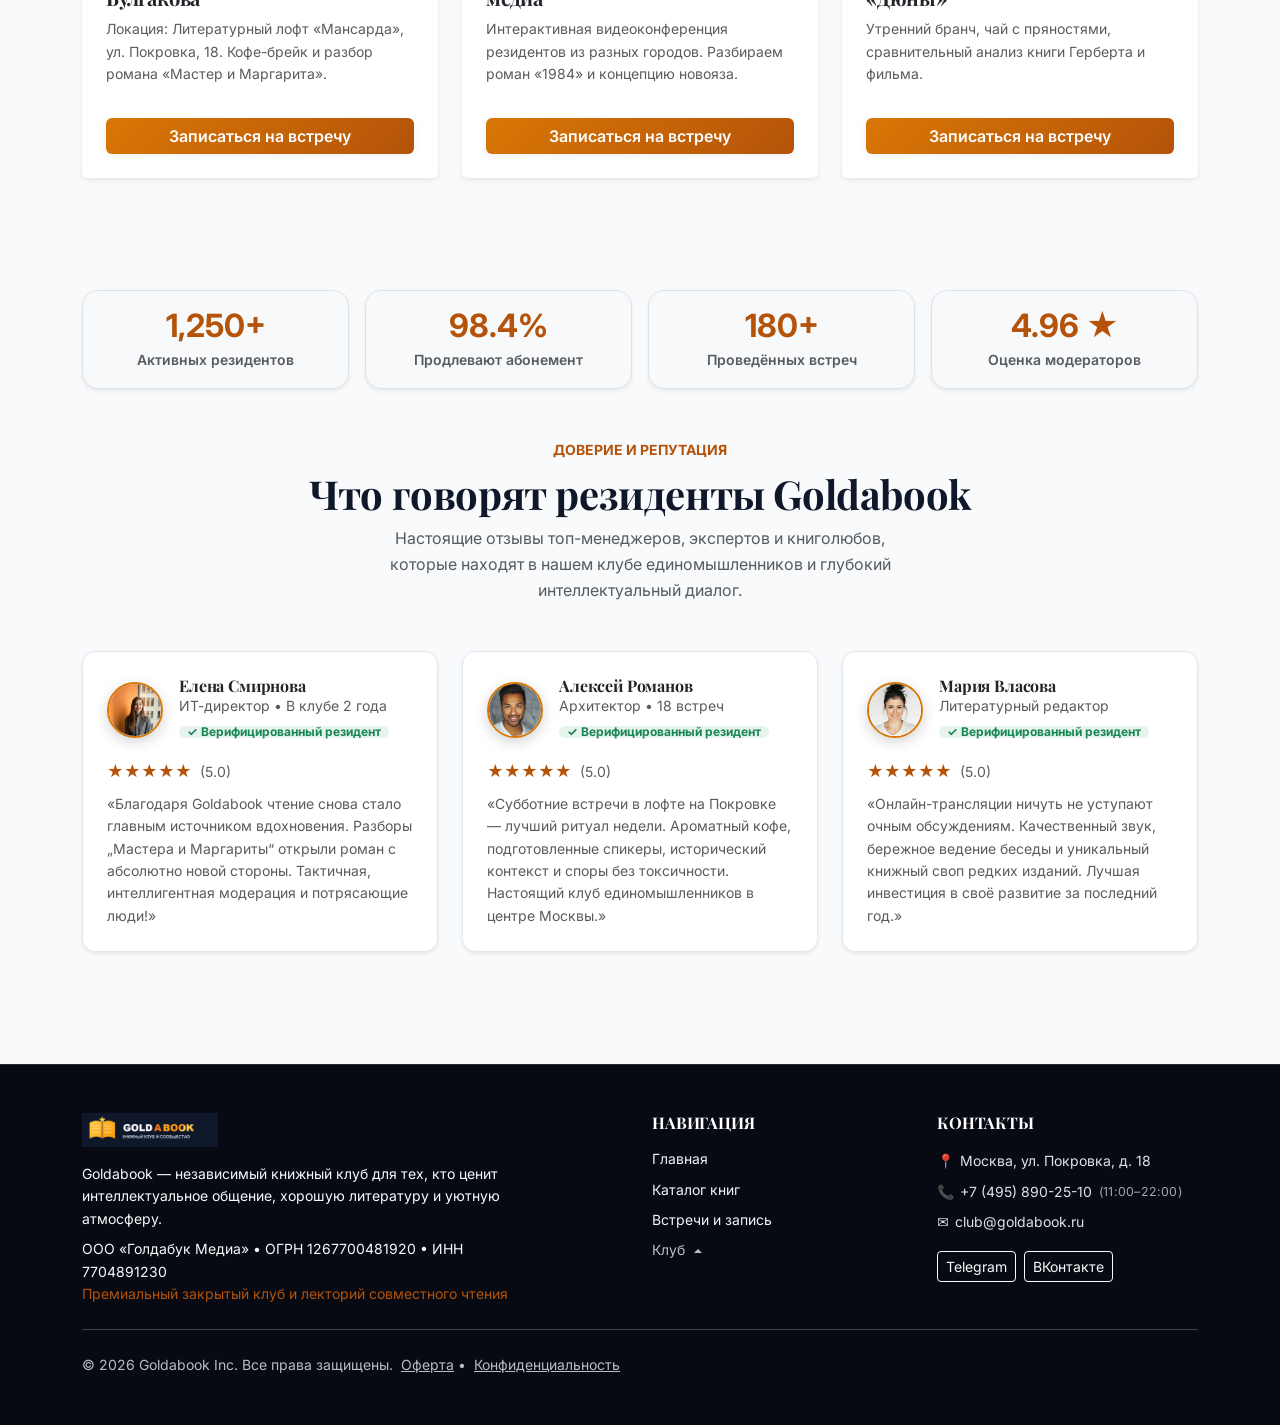
==== commit 439cde6b: "feat: implement 5 core platform features: pagination, theme transition, scroll progress, Yandex Maps" ====
--- a/index.html
+++ b/index.html
@@ -25,6 +25,8 @@
   <link rel="stylesheet" href="css/custom.css">
 </head>
 <body>
+  <!-- Полоса прогресса прокрутки -->
+  <div id="scroll-progress-bar" class="scroll-progress-bar" aria-hidden="true"></div>
   <!-- Доступность: ссылка для быстрого перехода к контенту -->
   <a href="#main-content" class="skip-link">Перейти к основному содержимому</a>
 
--- a/css/custom.css
+++ b/css/custom.css
@@ -1297,4 +1297,138 @@
 [data-bs-theme="dark"] a.text-warning:not(.btn),
 [data-bs-theme="dark"] .text-warning:not(.badge):not(.btn) {
   color: #fbbf24 !important;
+}
+
+/* ==========================================================================
+   Фича 1: Плавное затухание при смене страниц каталога
+   ========================================================================== */
+#catalog-grid {
+  transition: opacity 0.22s ease-in-out;
+}
+
+#catalog-grid.is-fading {
+  opacity: 0.15;
+}
+
+#catalog-shown-info {
+  font-weight: 500;
+  letter-spacing: 0.01em;
+}
+
+/* ==========================================================================
+   Фича 2: Анимация смены темы (View Transitions API + вращение иконки)
+   ========================================================================== */
+::view-transition-old(root),
+::view-transition-new(root) {
+  animation: none;
+  mix-blend-mode: normal;
+}
+
+::view-transition-old(root) {
+  z-index: 1;
+}
+
+::view-transition-new(root) {
+  z-index: 9999;
+}
+
+.theme-toggle-btn {
+  transition: transform 0.45s cubic-bezier(0.34, 1.56, 0.64, 1), background-color 0.2s ease, border-color 0.2s ease !important;
+}
+
+.theme-toggle-btn.rotating {
+  transform: rotate(360deg) scale(1.15) !important;
+}
+
+@media (prefers-reduced-motion: reduce) {
+  .theme-toggle-btn {
+    transition: none !important;
+  }
+}
+
+/* ==========================================================================
+   Фича 3: Полоса прогресса прокрутки (Scroll Progress Bar)
+   ========================================================================== */
+.scroll-progress-bar {
+  position: fixed;
+  top: 0;
+  left: 0;
+  width: 100%;
+  height: 3px;
+  background-color: var(--gb-gold);
+  transform-origin: 0% 50%;
+  transform: scaleX(0);
+  z-index: 1070;
+  pointer-events: none;
+  box-shadow: 0 0 10px var(--gb-gold-glow);
+  transition: transform 0.08s ease-out;
+}
+
+@media (prefers-reduced-motion: reduce) {
+  .scroll-progress-bar {
+    transition: none !important;
+  }
+}
+
+/* ==========================================================================
+   Фича 4: Яндекс.Карты (Схема проезда)
+   ========================================================================== */
+.contacts-map-card {
+  border-radius: 12px;
+  overflow: hidden;
+}
+
+.contacts-map-wrapper {
+  position: relative;
+  width: 100%;
+  height: 320px;
+  background-color: #1e293b;
+  overflow: hidden;
+}
+
+.contacts-map-placeholder {
+  position: absolute;
+  top: 0;
+  left: 0;
+  width: 100%;
+  height: 100%;
+  background: linear-gradient(135deg, rgba(30, 41, 59, 0.96), rgba(15, 23, 42, 0.96));
+  z-index: 2;
+  transition: opacity 0.35s ease, visibility 0.35s ease;
+}
+
+.contacts-map-placeholder.is-hidden {
+  opacity: 0;
+  visibility: hidden;
+  pointer-events: none;
+}
+
+.contacts-map-iframe {
+  width: 100%;
+  height: 100%;
+  border: 0;
+  display: block;
+}
+
+/* ==========================================================================
+   Фича 5: Плавное появление блоков при прокрутке (Scroll Reveal)
+   ========================================================================== */
+.reveal {
+  opacity: 0;
+  transform: translateY(28px);
+  transition: opacity 0.65s cubic-bezier(0.16, 1, 0.3, 1), transform 0.65s cubic-bezier(0.16, 1, 0.3, 1);
+  will-change: opacity, transform;
+}
+
+.reveal.revealed {
+  opacity: 1;
+  transform: translateY(0);
+}
+
+@media (prefers-reduced-motion: reduce) {
+  .reveal {
+    opacity: 1 !important;
+    transform: none !important;
+    transition: none !important;
+  }
 }
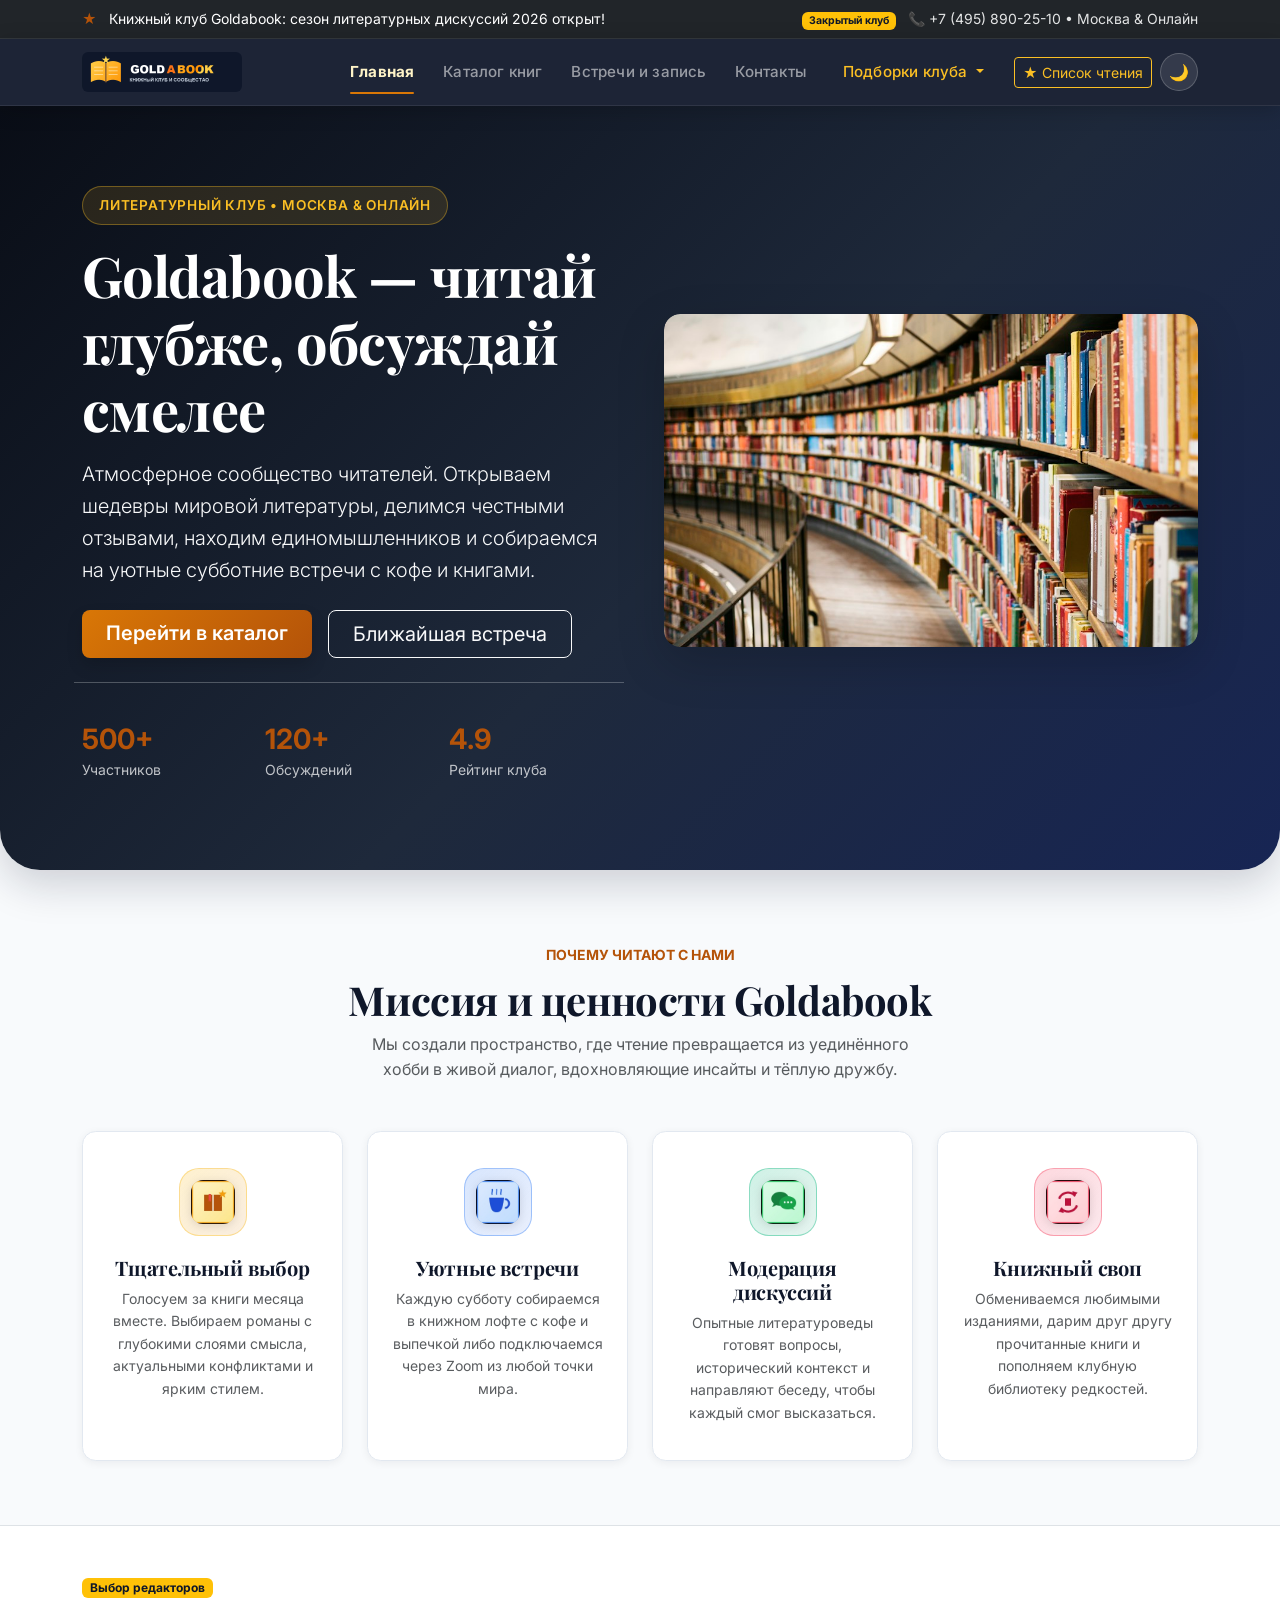
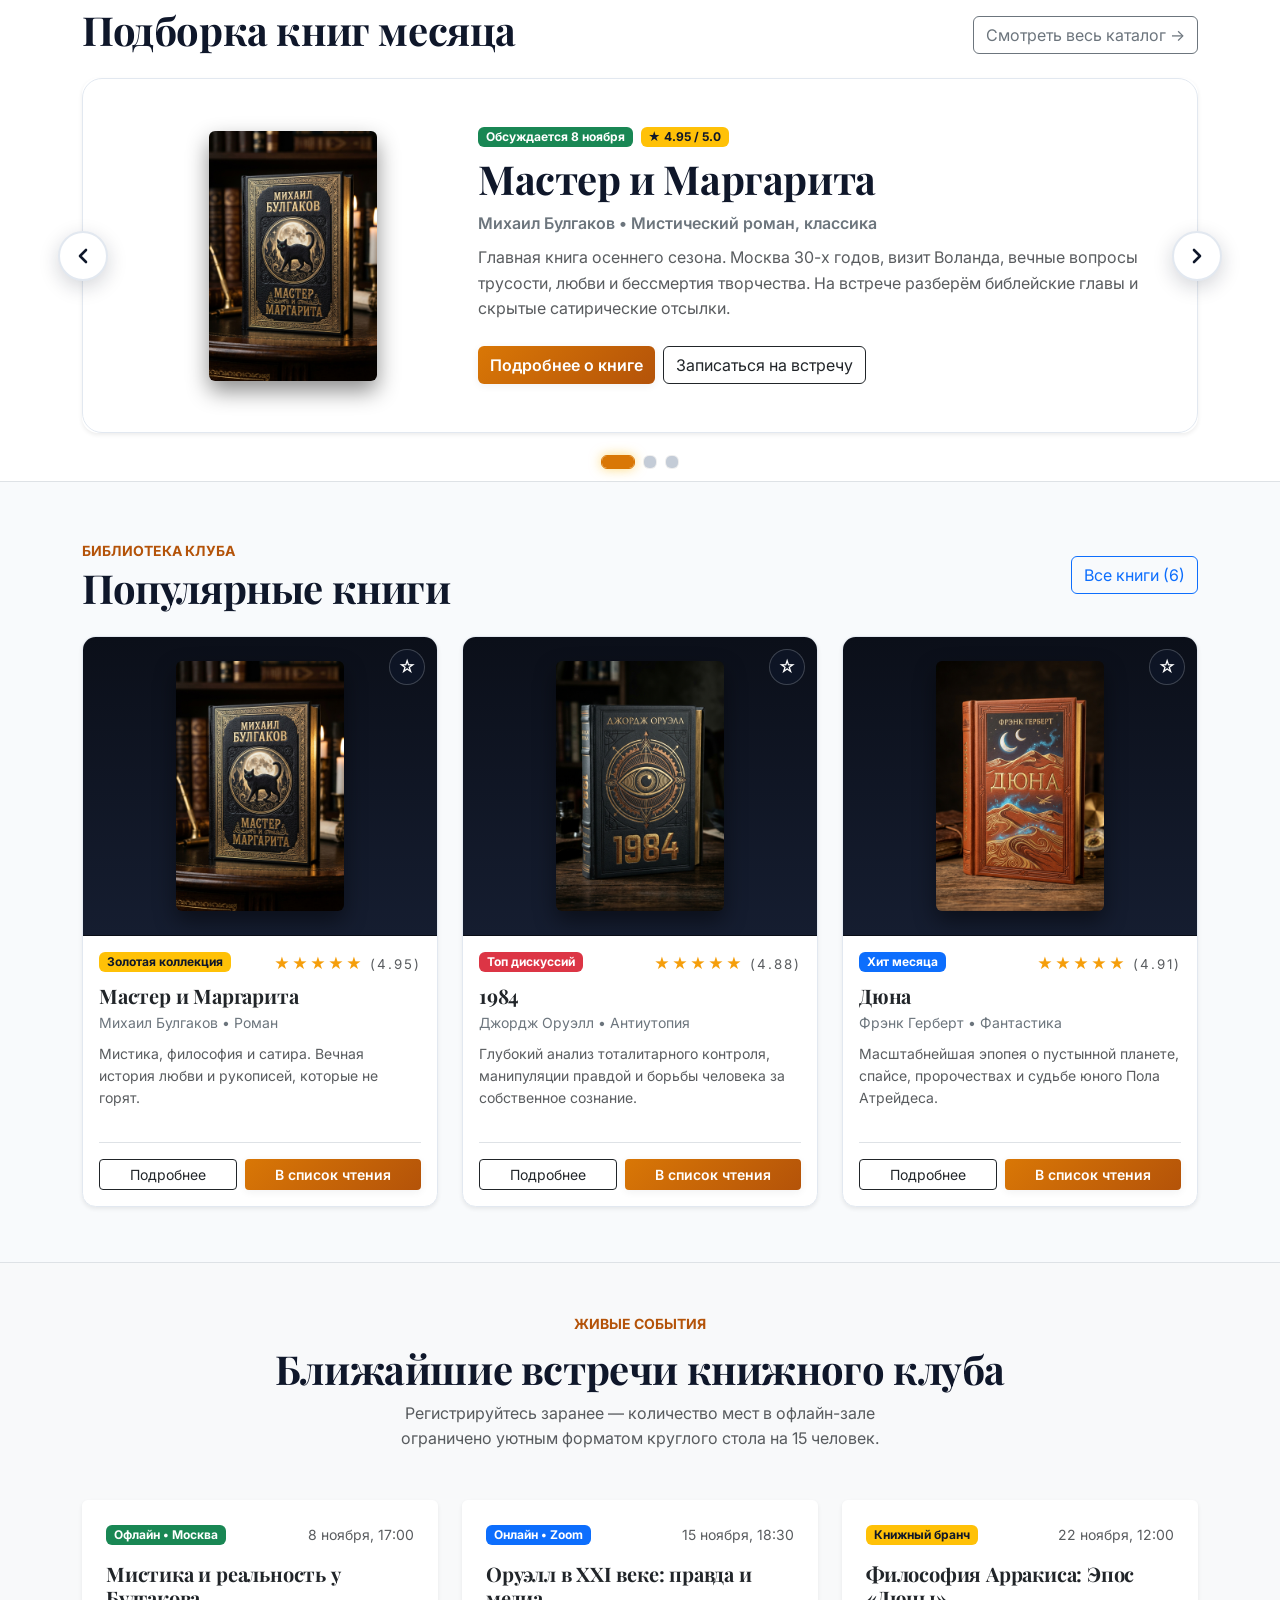
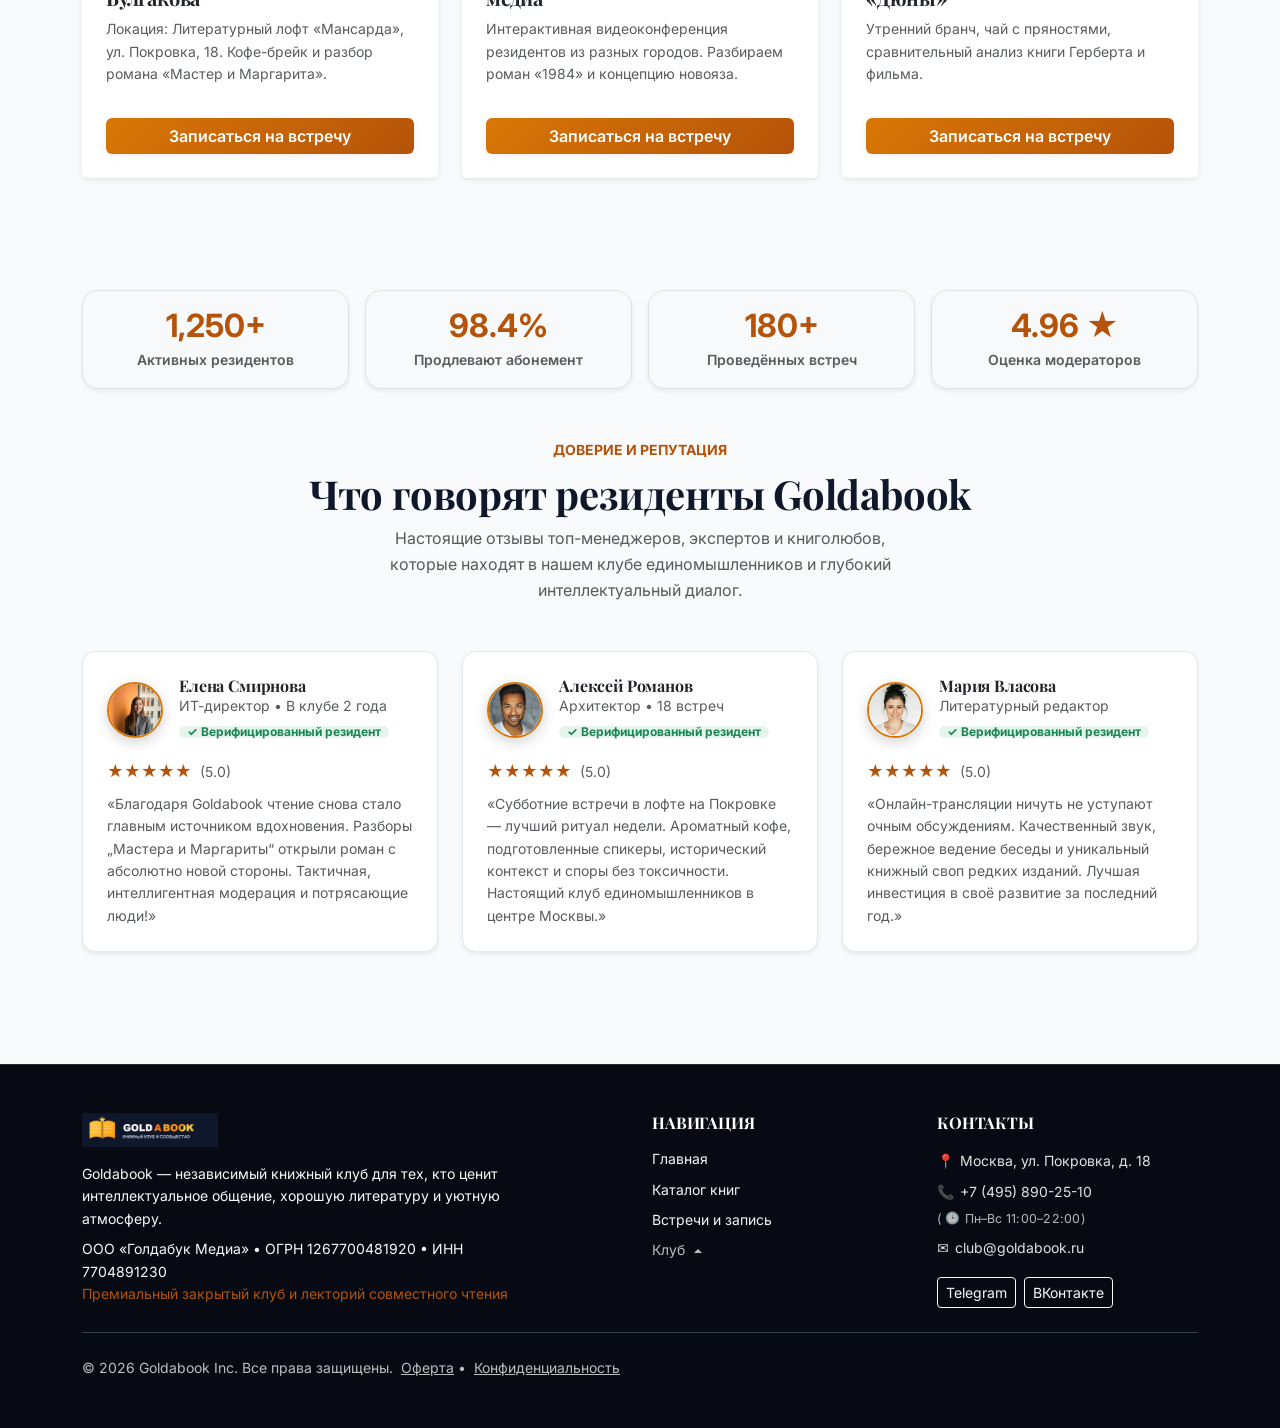
==== commit fa3dcd14: "feat(footer): add Mon-Sun schedule clarification and clock icon to working hours" ====
--- a/index.html
+++ b/index.html
@@ -717,10 +717,10 @@
               </a>
             </li>
             <li class="mb-1">
-              <a href="contacts.html" class="footer-contact-link" title="Перейти на страницу контактов (телефон)">
+              <a href="contacts.html" class="footer-contact-link" title="Перейти на страницу контактов (телефон и часы работы)">
                 <span>📞</span>
                 <span>+7 (495) 890-25-10</span>
-                <span class="footer-work-hours">(11:00–22:00)</span>
+                <span class="footer-work-hours">(<span class="footer-time-icon" aria-hidden="true">🕒</span> Пн–Вс 11:00–22:00)</span>
               </a>
             </li>
             <li class="mb-1">
--- a/css/custom.css
+++ b/css/custom.css
@@ -1115,6 +1115,7 @@
   color: rgba(248, 249, 250, 0.9) !important;
   display: inline-flex;
   align-items: center;
+  flex-wrap: wrap;
   gap: 0.4rem;
   text-decoration: none;
   transition: color 0.2s ease, transform 0.2s ease;
@@ -1128,11 +1129,20 @@
 }
 
 .footer-work-hours {
-  opacity: 0.72;
+  opacity: 0.82;
   font-size: 0.88em;
   white-space: nowrap;
   letter-spacing: 0.02em;
   transition: opacity 0.2s ease;
+  display: inline-flex;
+  align-items: center;
+  gap: 0.25rem;
+}
+
+.footer-time-icon {
+  display: inline-block;
+  font-size: 0.95em;
+  line-height: 1;
 }
 
 .footer-contact-link:hover .footer-work-hours,
@@ -1320,16 +1330,28 @@
    ========================================================================== */
 ::view-transition-old(root),
 ::view-transition-new(root) {
+  mix-blend-mode: normal;
+}
+
+::view-transition-old(root) {
   animation: none;
-  mix-blend-mode: normal;
-}
-
-::view-transition-old(root) {
   z-index: 1;
 }
 
 ::view-transition-new(root) {
   z-index: 9999;
+  /* Исходное состояние: нулевой круг в точке клика для исключения моргания до старта анимации */
+  clip-path: circle(0px at var(--theme-x, 50%) var(--theme-y, 50%));
+  animation: theme-circle-reveal 0.48s cubic-bezier(0.25, 1, 0.5, 1) forwards;
+}
+
+@keyframes theme-circle-reveal {
+  0% {
+    clip-path: circle(0px at var(--theme-x, 50%) var(--theme-y, 50%));
+  }
+  100% {
+    clip-path: circle(var(--theme-r, 150vmax) at var(--theme-x, 50%) var(--theme-y, 50%));
+  }
 }
 
 .theme-toggle-btn {
@@ -1341,6 +1363,11 @@
 }
 
 @media (prefers-reduced-motion: reduce) {
+  ::view-transition-old(root),
+  ::view-transition-new(root) {
+    animation: none !important;
+    clip-path: none !important;
+  }
   .theme-toggle-btn {
     transition: none !important;
   }
